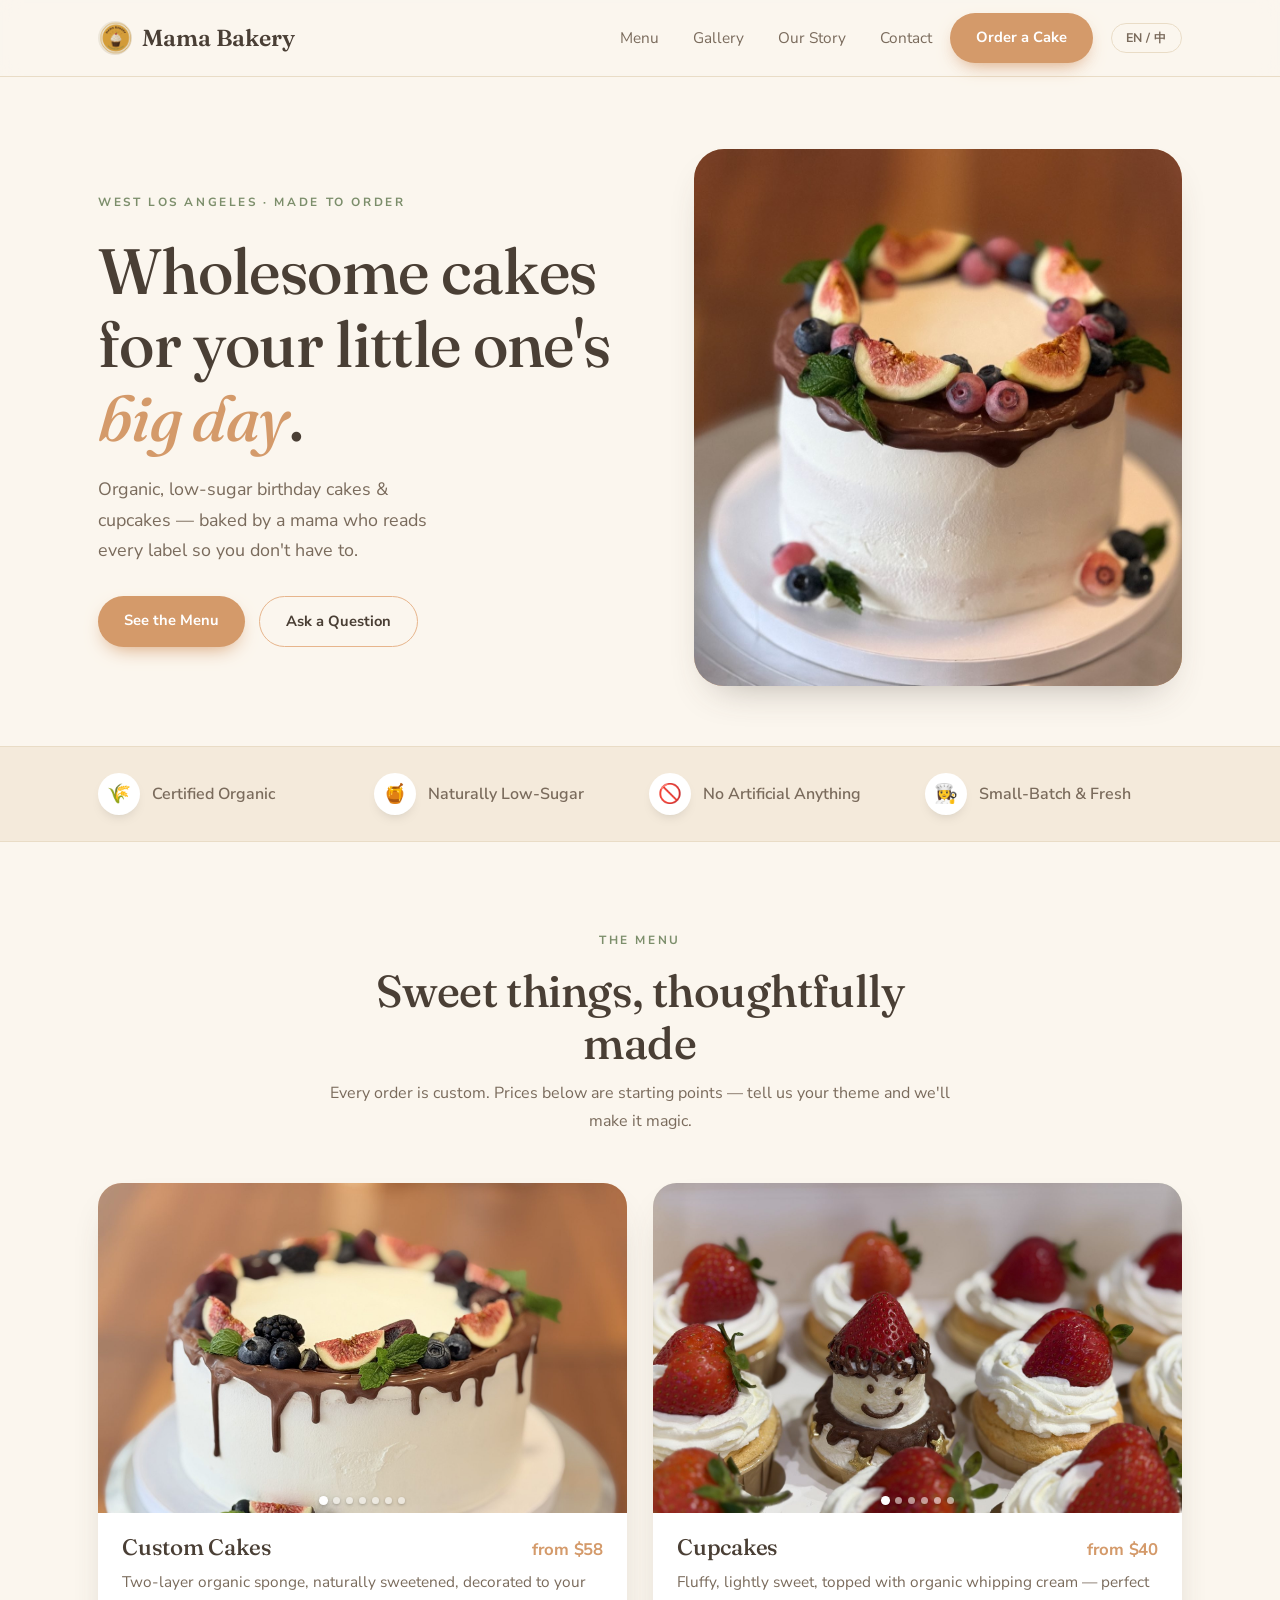
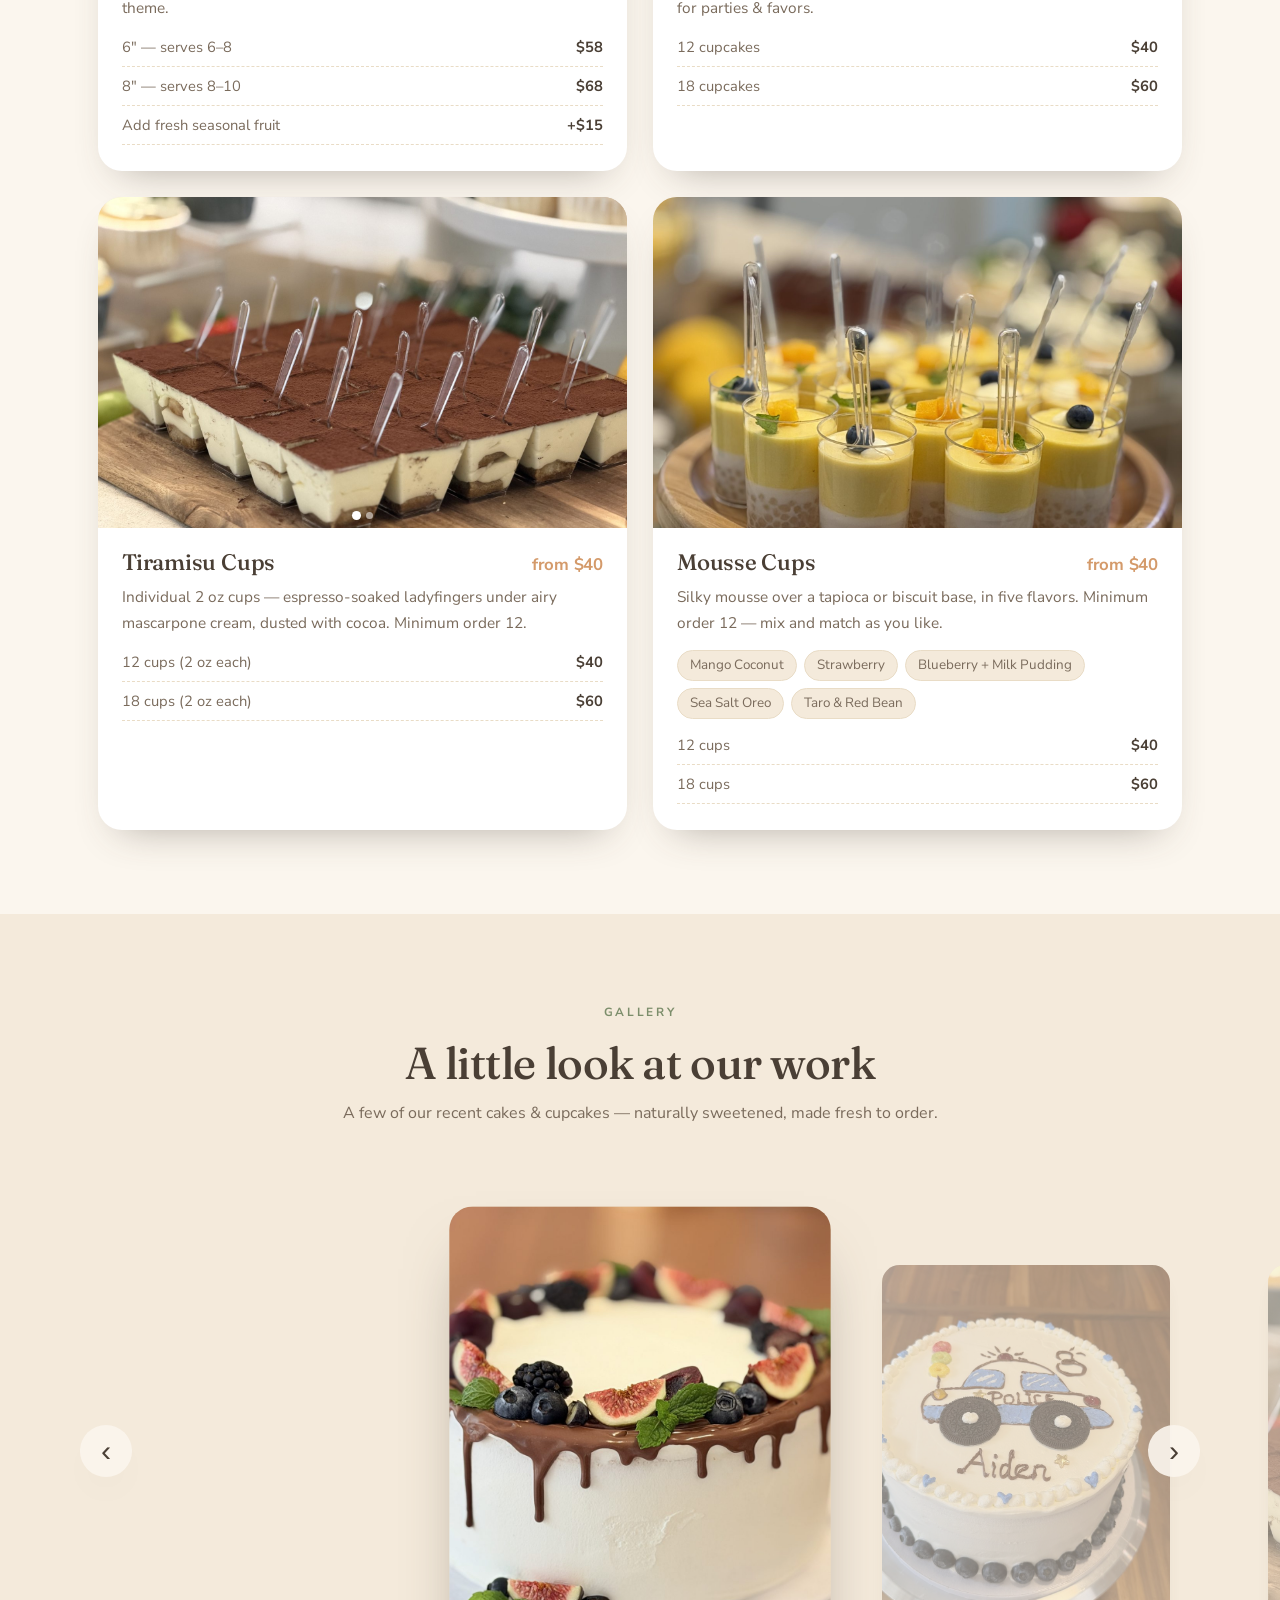
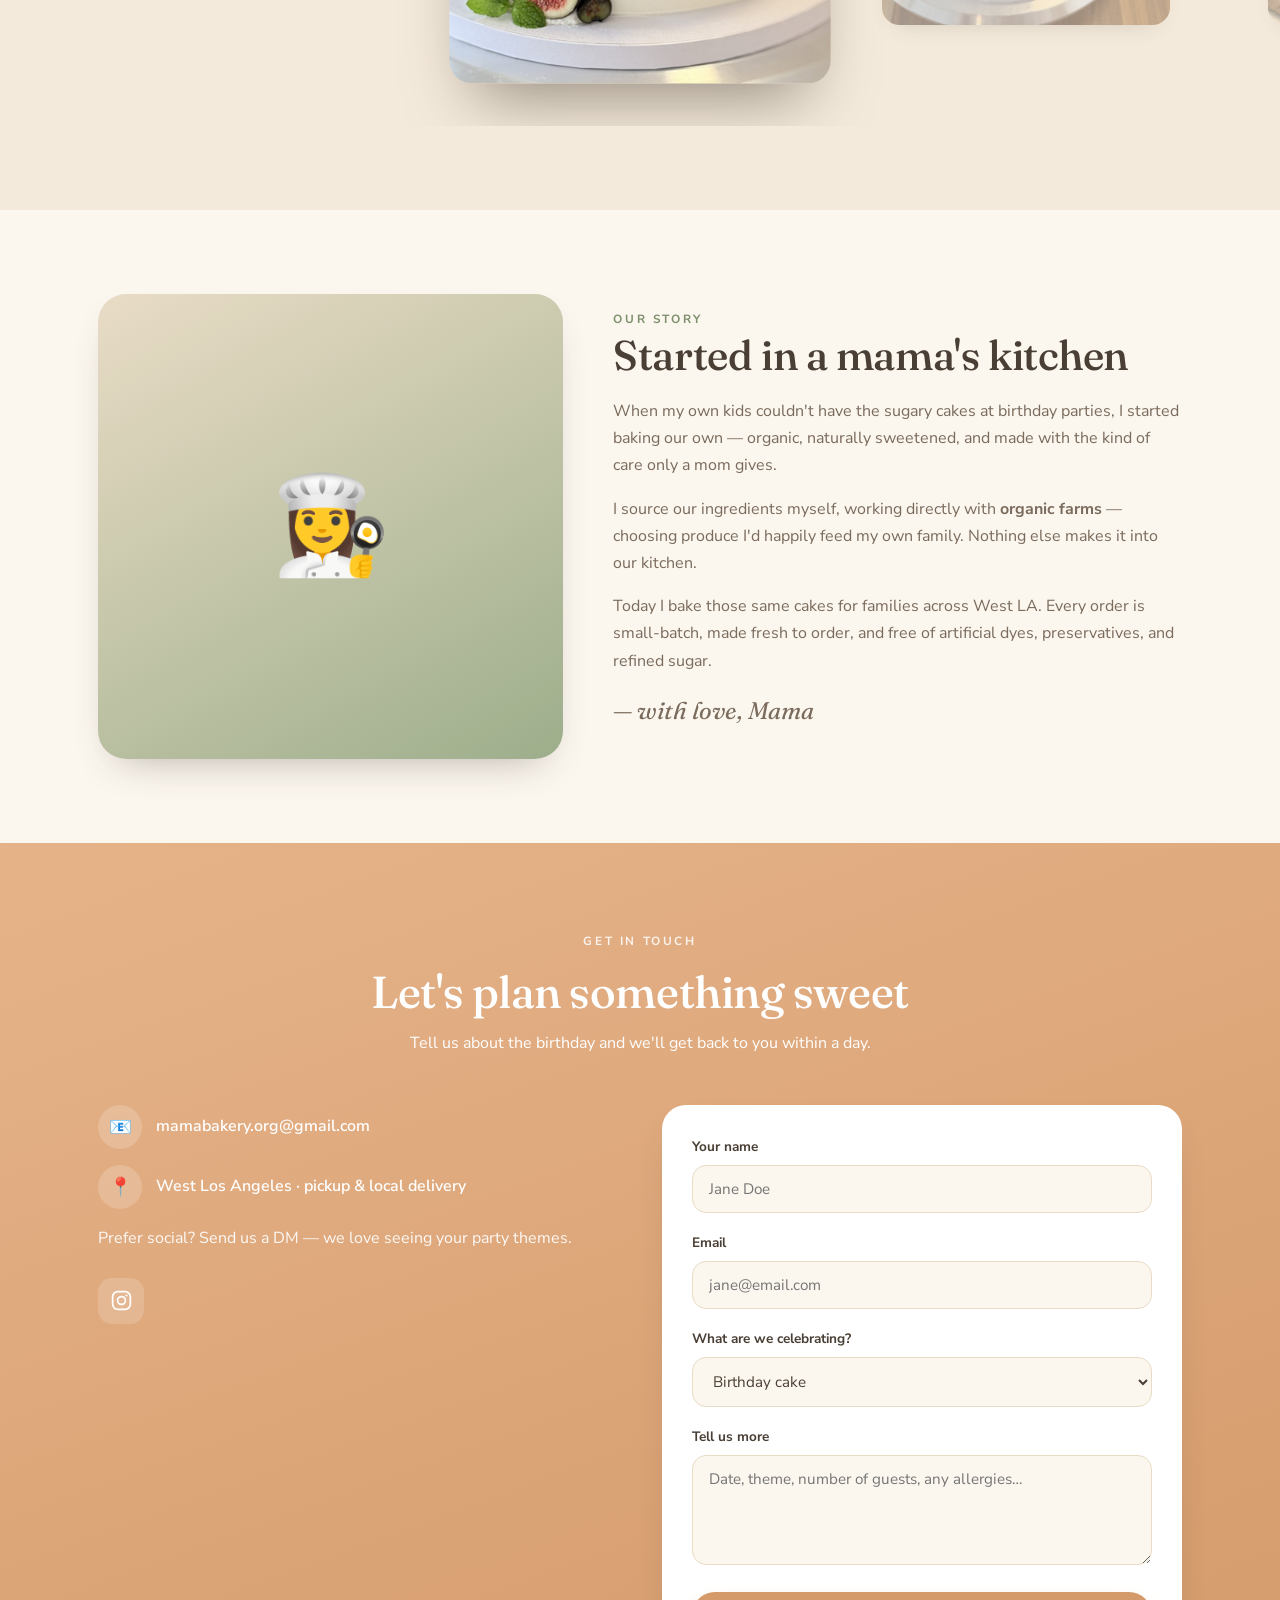
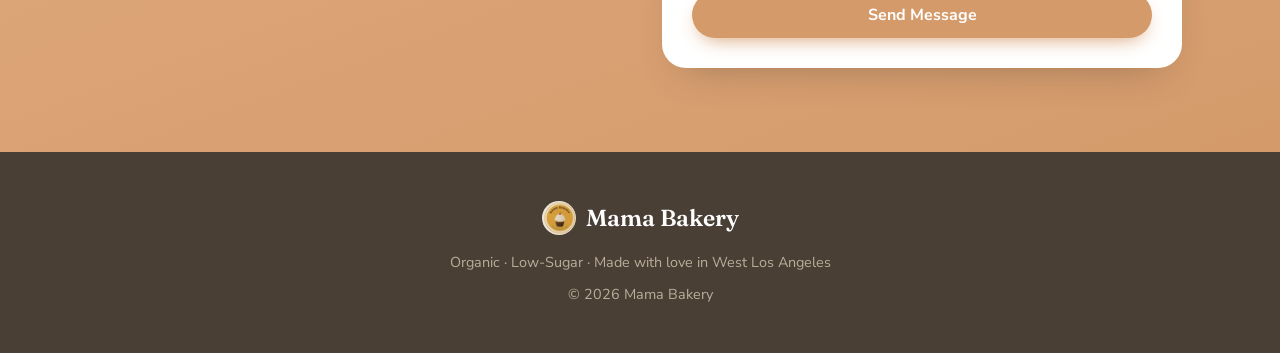
==== index.html @ 4510ebee "Point the social link at the real Instagram account Replaces the four emoji placeholders with a sing" ====
<!DOCTYPE html>
<html lang="en" id="html-root">
<head>
<meta charset="UTF-8" />
<meta name="viewport" content="width=device-width, initial-scale=1.0" />
<meta name="description" content="Mama Bakery — organic, low-sugar birthday cakes & cupcakes for kids in West Los Angeles. Made fresh, naturally sweetened, no artificial anything." />
<title>Mama Bakery · Organic Birthday Cakes for Kids · West LA</title>
<link rel="icon" href="images/favicon.svg" type="image/svg+xml" />
<link rel="apple-touch-icon" href="images/apple-touch-icon.png" />
<link rel="preconnect" href="https://fonts.googleapis.com" />
<link rel="preconnect" href="https://fonts.gstatic.com" crossorigin />
<link href="https://fonts.googleapis.com/css2?family=Fraunces:ital,opsz,wght@0,9..144,400;0,9..144,500;0,9..144,600;1,9..144,400&family=Nunito+Sans:wght@300;400;600;700&display=swap" rel="stylesheet" />
<link rel="stylesheet" href="css/styles.css" />
</head>
<body>
<header>
  <nav class="wrap">
    <a class="brand" href="#top"><img class="leaf" src="images/logo-badge.png" alt="" aria-hidden="true" /> Mama Bakery</a>
    <button class="nav-toggle" aria-label="Open menu" aria-expanded="false">☰</button>
    <div class="navlinks" id="navlinks">
      <a href="#menu" data-i18n="nav.menu">Menu</a><a href="#gallery" data-i18n="nav.gallery">Gallery</a><a href="#about" data-i18n="nav.about">Our Story</a><a href="#contact" data-i18n="nav.contact">Contact</a>
    </div>
    <a class="btn nav-cta" href="#contact" data-i18n="nav.cta">Order a Cake</a>
    <button class="lang-toggle" id="lang-toggle" aria-label="Switch language">EN / 中</button>
  </nav>
</header>

<main id="top">
  <!-- HERO -->
  <section class="hero wrap">
    <div class="hero-grid">
      <div>
        <span class="tag" data-i18n="hero.tag">West Los Angeles · Made to Order</span>
        <h1 data-i18n="hero.title" data-i18n-html="true">Wholesome cakes for your little one's <em>big day</em>.</h1>
        <p class="lead" data-i18n="hero.lead">Organic, low-sugar birthday cakes &amp; cupcakes — baked by a mama who reads every label so you don't have to.</p>
        <div class="hero-cta">
          <a class="btn" href="#menu" data-i18n="hero.menu">See the Menu</a>
          <a class="btn ghost" href="#contact" data-i18n="hero.ask">Ask a Question</a>
        </div>
      </div>
      <div class="hero-img">
        <img src="images/hero-fig-cake.jpg" alt="Fig and berry cake with a chocolate ganache rim, fresh figs, blueberries and mint" />
      </div>
    </div>
  </section>

  <!-- VALUES -->
  <div class="values">
    <div class="wrap">
      <div class="value"><span class="ic">🌾</span> <span data-i18n="val.organic">Certified Organic</span></div>
      <div class="value"><span class="ic">🍯</span> <span data-i18n="val.sugar">Naturally Low-Sugar</span></div>
      <div class="value"><span class="ic">🚫</span> <span data-i18n="val.noart">No Artificial Anything</span></div>
      <div class="value"><span class="ic">👩‍🍳</span> <span data-i18n="val.fresh">Small-Batch &amp; Fresh</span></div>
    </div>
  </div>

  <!-- MENU -->
  <section class="pad" id="menu">
    <div class="wrap">
      <div class="sec-head">
        <span class="tag" data-i18n="menu.tag">The Menu</span>
        <h2 data-i18n="menu.title">Sweet things, thoughtfully made</h2>
        <p data-i18n="menu.desc">Every order is custom. Prices below are starting points — tell us your theme and we'll make it magic.</p>
      </div>
      <div class="menu-grid">
        <div class="m-card">
          <div class="m-thumb m1">
            <div class="m-slider" data-slider>
              <div class="m-track">
                <img src="images/fig_berry_ganache_cake.jpg" alt="White buttercream cake with a chocolate ganache drip, topped with figs, blackberries, blueberries and mint" loading="lazy" />
                <img src="images/police_car_cake.jpg" alt="Kids' birthday cake hand-piped with a blue police car, Oreo wheels and a blueberry border" loading="lazy" />
                <img src="images/fig_cherry_cake.jpg" alt="Custom cake with fresh figs, a cherry and whipped cream rosettes" loading="lazy" />
                <img src="images/birthday_cake.jpg" alt="Organic cake topped with fresh berries and mint" loading="lazy" />
                <img src="images/93287.jpg" alt="Cake with strawberries on top and blueberries around the base" loading="lazy" />
                <img src="images/gender_reveal.jpg" alt="Gender-reveal cake with fresh berries and 'Boy or Girl' lettering" loading="lazy" />
                <img src="images/fig_cake_closeup.jpg" alt="Cake with a chocolate ganache rim, fresh figs, blueberries and mint" loading="lazy" />
              </div>
              <button class="m-arrow m-prev" type="button" aria-label="Previous photo">&#8249;</button>
              <button class="m-arrow m-next" type="button" aria-label="Next photo">&#8250;</button>
              <div class="m-dots" aria-hidden="true"></div>
            </div>
          </div>
          <div class="m-body">
            <h3 data-i18n="menu.cake.name" data-i18n-html="true">Custom Cakes <span class="price">from $58</span></h3>
            <p data-i18n="menu.cake.desc">Two-layer organic sponge, naturally sweetened, decorated to your theme.</p>
            <div class="m-list">
              <div class="row"><span data-i18n="menu.cake.s6">6" — serves 6–8</span><b>$58</b></div>
              <div class="row"><span data-i18n="menu.cake.s8">8" — serves 8–10</span><b>$68</b></div>
              <div class="row"><span data-i18n="menu.cake.fruit">Add fresh seasonal fruit</span><b>+$15</b></div>
            </div>
          </div>
        </div>
        <div class="m-card">
          <div class="m-thumb m2">
            <div class="m-slider" data-slider>
              <div class="m-track">
                <img src="images/strawberry_cupcakes.jpg" alt="Whipped cream cupcakes topped with whole strawberries, with a marshmallow snowman in the middle" loading="lazy" />
                <img src="images/IMG_3258.JPG" alt="Fruit-topped cupcakes with strawberry, mango, blueberry and blackberry" loading="lazy" />
                <img src="images/cups_mix.jpg" alt="Cupcakes with mixed fruit toppings — strawberry, grape, mango and blueberry" loading="lazy" />
                <img src="images/IMG_3252.JPG" alt="Mango and blueberry fruit cupcakes" loading="lazy" />
                <img src="images/mango_blueberry_fig_tarts.jpg" alt="Assorted mini tarts topped with mango, blueberry, fig and chocolate drizzle" loading="lazy" />
                <img src="images/cherry_chocolate_tarts.jpg" alt="Mini tarts topped with whole cherries and chocolate drizzle" loading="lazy" />
              </div>
              <button class="m-arrow m-prev" type="button" aria-label="Previous photo">&#8249;</button>
              <button class="m-arrow m-next" type="button" aria-label="Next photo">&#8250;</button>
              <div class="m-dots" aria-hidden="true"></div>
            </div>
          </div>
          <div class="m-body">
            <h3 data-i18n="menu.cup.name" data-i18n-html="true">Cupcakes <span class="price">from $40</span></h3>
            <p data-i18n="menu.cup.desc">Fluffy, lightly sweet, topped with organic whipping cream — perfect for parties &amp; favors.</p>
            <div class="m-list">
              <div class="row"><span data-i18n="menu.cup.s12">12 cupcakes</span><b>$40</b></div>
              <div class="row"><span data-i18n="menu.cup.s18">18 cupcakes</span><b>$60</b></div>
            </div>
          </div>
        </div>
        <div class="m-card">
          <div class="m-thumb m5">
            <div class="m-slider" data-slider>
              <div class="m-track">
                <img src="images/tiramisu_cups.jpg" alt="Tray of individual tiramisu cups dusted with cocoa, each with a small serving fork" loading="lazy" />
                <img src="images/tiramisu_cake.jpg" alt="Whole tiramisu cake dusted with cocoa and ringed with raspberries, blueberries and mint" loading="lazy" />
              </div>
              <button class="m-arrow m-prev" type="button" aria-label="Previous photo">&#8249;</button>
              <button class="m-arrow m-next" type="button" aria-label="Next photo">&#8250;</button>
              <div class="m-dots" aria-hidden="true"></div>
            </div>
          </div>
          <div class="m-body">
            <h3 data-i18n="menu.tira.name" data-i18n-html="true">Tiramisu Cups <span class="price">from $40</span></h3>
            <p data-i18n="menu.tira.desc">Individual 2 oz cups — espresso-soaked ladyfingers under airy mascarpone cream, dusted with cocoa. Minimum order 12.</p>
            <div class="m-list">
              <div class="row"><span data-i18n="menu.tira.s12">12 cups (2 oz each)</span><b>$40</b></div>
              <div class="row"><span data-i18n="menu.tira.s18">18 cups (2 oz each)</span><b>$60</b></div>
            </div>
          </div>
        </div>
        <div class="m-card">
          <div class="m-thumb m6">
            <img src="images/mango_mousse.jpg" alt="Mango coconut mousse cups layered over a tapioca base, topped with mango, blueberry and mint" loading="lazy" />
          </div>
          <div class="m-body">
            <h3 data-i18n="menu.mou.name" data-i18n-html="true">Mousse Cups <span class="price">from $40</span></h3>
            <p data-i18n="menu.mou.desc">Silky mousse over a tapioca or biscuit base, in five flavors. Minimum order 12 — mix and match as you like.</p>
            <ul class="m-flavors">
              <li data-i18n="menu.mou.f1">Mango Coconut</li>
              <li data-i18n="menu.mou.f2">Strawberry</li>
              <li data-i18n="menu.mou.f3">Blueberry + Milk Pudding</li>
              <li data-i18n="menu.mou.f4">Sea Salt Oreo</li>
              <li data-i18n="menu.mou.f5">Taro &amp; Red Bean</li>
            </ul>
            <div class="m-list">
              <div class="row"><span data-i18n="menu.mou.s12">12 cups</span><b>$40</b></div>
              <div class="row"><span data-i18n="menu.mou.s18">18 cups</span><b>$60</b></div>
            </div>
          </div>
        </div>
      </div>
    </div>
  </section>

  <!-- GALLERY -->
  <section class="pad gal" id="gallery">
    <div class="wrap">
      <div class="sec-head">
        <span class="tag" data-i18n="gal.tag">Gallery</span>
        <h2 data-i18n="gal.title">A little look at our work</h2>
        <p data-i18n="gal.desc">A few of our recent cakes &amp; cupcakes — naturally sweetened, made fresh to order.</p>
      </div>
    </div>

    <div class="gal-carousel">
      <button class="car-nav car-prev" type="button" aria-label="Previous">&#8249;</button>
      <div class="car-track" id="carTrack" tabindex="0" role="listbox" aria-label="Cake photos">
        <button class="car-slide" type="button" role="option"><img src="images/fig_berry_ganache_cake.jpg" alt="White buttercream cake with a chocolate ganache drip, topped with figs, blackberries, blueberries and mint" loading="lazy" /></button>
        <button class="car-slide" type="button" role="option"><img src="images/police_car_cake.jpg" alt="Kids' birthday cake hand-piped with a blue police car, Oreo wheels and a blueberry border" loading="lazy" /></button>
        <button class="car-slide" type="button" role="option"><img src="images/tiramisu_cups.jpg" alt="Tray of individual tiramisu cups dusted with cocoa, each with a small serving fork" loading="lazy" /></button>
        <button class="car-slide" type="button" role="option"><img src="images/mango_mousse.jpg" alt="Mango coconut mousse cups layered over a tapioca base, topped with mango, blueberry and mint" loading="lazy" /></button>
        <button class="car-slide" type="button" role="option"><img src="images/strawberry_cupcakes.jpg" alt="Whipped cream cupcakes topped with whole strawberries, with a marshmallow snowman in the middle" loading="lazy" /></button>
        <button class="car-slide" type="button" role="option"><img src="images/tiramisu_cake.jpg" alt="Whole tiramisu cake dusted with cocoa and ringed with raspberries, blueberries and mint" loading="lazy" /></button>
        <button class="car-slide" type="button" role="option"><img src="images/blackberry_cake.jpg" alt="White whipped cream cake piled with fresh blackberries, served with fig and raspberry" loading="lazy" /></button>
        <button class="car-slide" type="button" role="option"><img src="images/grape_birthday_cake.jpg" alt="Birthday cake ringed with green grapes and hand-written chocolate lettering" loading="lazy" /></button>
        <button class="car-slide" type="button" role="option"><img src="images/fig_cherry_cake_side.jpg" alt="Fig and cherry cake styled on a wooden table with flowers in the background" loading="lazy" /></button>
        <button class="car-slide" type="button" role="option"><img src="images/fig_cake_styled.jpg" alt="Fig and berry cake styled on a wooden cake stand with fresh figs and blueberries" loading="lazy" /></button>
        <button class="car-slide" type="button" role="option"><img src="images/fig_cake_top.jpg" alt="Overhead view of a cake with chocolate ganache, figs, blueberries and mint" loading="lazy" /></button>
        <button class="car-slide" type="button" role="option"><img src="images/1671.jpg" alt="First-birthday cake with fresh berries and a custom topper" loading="lazy" /></button>
        <button class="car-slide" type="button" role="option"><img src="images/IMG_4822.JPG" alt="Berry-topped cake with strawberry and mint" loading="lazy" /></button>
        <button class="car-slide" type="button" role="option"><img src="images/gender_reveal.jpg" alt="Gender-reveal cake with fresh berries and 'Boy or Girl' lettering" loading="lazy" /></button>
        <button class="car-slide" type="button" role="option"><img src="images/IMG_3252.JPG" alt="Box of mango and blueberry fruit cupcakes" loading="lazy" /></button>
        <button class="car-slide" type="button" role="option"><img src="images/IMG_4829.JPG" alt="Single cupcake topped with berries and mint" loading="lazy" /></button>
        <button class="car-slide" type="button" role="option"><img src="images/93287.jpg" alt="Birthday cake with strawberries on top and blueberries around the base" loading="lazy" /></button>
        <button class="car-slide" type="button" role="option"><img src="images/cups_mix.jpg" alt="Cupcakes with mixed fruit toppings — strawberry, grape, mango and blueberry" loading="lazy" /></button>
        <button class="car-slide" type="button" role="option"><img src="images/cups_plum.jpg" alt="Cupcakes topped with plums and fresh mint" loading="lazy" /></button>
        <button class="car-slide" type="button" role="option"><img src="images/mango_blueberry_fig_tarts.jpg" alt="Assorted mini tarts topped with mango, blueberry, fig and chocolate drizzle" loading="lazy" /></button>
        <button class="car-slide" type="button" role="option"><img src="images/cherry_chocolate_tarts.jpg" alt="Mini tarts topped with whole cherries and chocolate drizzle" loading="lazy" /></button>
      </div>
      <button class="car-nav car-next" type="button" aria-label="Next">&#8250;</button>
    </div>

    <!-- Lightbox -->
    <div class="lightbox" id="lightbox" hidden aria-hidden="true">
      <div class="lb-backdrop" data-lb-close></div>
      <button class="lb-btn lb-close" type="button" aria-label="Close" data-lb-close>&times;</button>
      <button class="lb-btn lb-prev" type="button" aria-label="Previous" data-lb-prev>&#8249;</button>
      <figure class="lb-figure" role="dialog" aria-modal="true" aria-label="Photo viewer">
        <img class="lb-img" id="lbImg" src="" alt="" />
        <figcaption class="lb-cap" id="lbCap"></figcaption>
      </figure>
      <button class="lb-btn lb-next" type="button" aria-label="Next" data-lb-next>&#8250;</button>
    </div>
  </section>

  <!-- ABOUT -->
  <section class="pad" id="about">
    <div class="wrap">
      <div class="about-grid">
        <!-- IMAGE SLOT: replace .about-img contents with <img src="images/about.jpg" alt="..."> -->
        <div class="about-img">👩‍🍳</div>
        <div>
          <span class="tag" data-i18n="about.tag">Our Story</span>
          <h2 data-i18n="about.title">Started in a mama's kitchen</h2>
          <p data-i18n="about.p1" data-i18n-html="true">When my own kids couldn't have the sugary cakes at birthday parties, I started baking our own — organic, naturally sweetened, and made with the kind of care only a mom gives.</p>
          <p data-i18n="about.p2" data-i18n-html="true">I source our ingredients myself, working directly with <strong>organic farms</strong> — choosing produce I'd happily feed my own family. Nothing else makes it into our kitchen.</p>
          <p data-i18n="about.p3">Today I bake those same cakes for families across West LA. Every order is small-batch, made fresh to order, and free of artificial dyes, preservatives, and refined sugar.</p>
          <p class="sig" data-i18n="about.sig">— with love, Mama</p>
        </div>
      </div>
    </div>
  </section>

  <!-- CONTACT -->
  <section class="pad contact" id="contact">
    <div class="wrap">
      <div class="sec-head">
        <span class="tag" data-i18n="contact.tag">Get in Touch</span>
        <h2 data-i18n="contact.title">Let's plan something sweet</h2>
        <p data-i18n="contact.desc">Tell us about the birthday and we'll get back to you within a day.</p>
      </div>
      <div class="c-grid">
        <div class="c-info">
          <div class="line"><span class="ic">📧</span> <a href="mailto:mamabakery.org@gmail.com">mamabakery.org@gmail.com</a></div>
          <div class="line"><span class="ic">📍</span> <span data-i18n="contact.location">West Los Angeles · pickup &amp; local delivery</span></div>
          <p data-i18n="contact.social">Prefer social? Send us a DM — we love seeing your party themes.</p>
          <div class="socials">
            <a href="https://www.instagram.com/mamabakery.la" title="Instagram — @mamabakery.la" aria-label="Mama Bakery on Instagram" target="_blank" rel="noopener">
              <svg viewBox="0 0 24 24" fill="none" stroke="currentColor" stroke-width="1.8" stroke-linecap="round" stroke-linejoin="round" aria-hidden="true" focusable="false">
                <rect x="2.75" y="2.75" width="18.5" height="18.5" rx="5.5" />
                <circle cx="12" cy="12" r="4.1" />
                <circle cx="17.2" cy="6.8" r="1.15" fill="currentColor" stroke="none" />
              </svg>
            </a>
          </div>
        </div>
        <form id="contact-form" method="POST" action="https://formspree.io/f/xlgqdvlr">
          <input type="hidden" name="_subject" value="New cake inquiry — Mama Bakery" />
          <p hidden aria-hidden="true"><label>Don't fill this out if you're human: <input name="_gotcha" tabindex="-1" autocomplete="off" /></label></p>
          <label for="cf-name" data-i18n="form.name">Your name</label>
          <input id="cf-name" name="name" type="text" data-i18n-ph="form.name.ph" placeholder="Jane Doe" required />
          <label for="cf-email" data-i18n="form.email">Email</label>
          <input id="cf-email" name="email" type="email" data-i18n-ph="form.email.ph" placeholder="jane@email.com" required />
          <label for="cf-type" data-i18n="form.type">What are we celebrating?</label>
          <select id="cf-type" name="type"><option data-i18n="form.opt.cake">Birthday cake</option><option data-i18n="form.opt.cup">Cupcakes</option><option data-i18n="form.opt.tira">Tiramisu cups</option><option data-i18n="form.opt.mousse">Mousse cups</option><option data-i18n="form.opt.other">Something else</option></select>
          <label for="cf-msg" data-i18n="form.msg">Tell us more</label>
          <textarea id="cf-msg" name="message" data-i18n-ph="form.msg.ph" placeholder="Date, theme, number of guests, any allergies…"></textarea>
          <button class="btn" type="submit" data-i18n="form.submit">Send Message</button>
          <p id="form-status" class="form-status" role="status" aria-live="polite" hidden></p>
        </form>
      </div>
    </div>
  </section>
</main>

<footer>
  <div class="wrap">
    <a class="brand" href="#top"><img class="leaf" src="images/logo-badge.png" alt="" aria-hidden="true" /> Mama Bakery</a>
    <p data-i18n="footer.tagline">Organic · Low-Sugar · Made with love in West Los Angeles</p>
    <p class="fineprint" data-i18n="footer.copy">© 2026 Mama Bakery</p>
  </div>
</footer>
<script src="js/main.js"></script>
</body>
</html>
---- css/styles.css ----
:root{
  --cream:#FBF6EE; --cream-2:#F4EADB; --apricot:#E7B58C; --apricot-deep:#D49A6A;
  --oat:#E9DCC6; --sage:#9DAE8B; --sage-deep:#7C8E6B; --ink:#4A3F35; --ink-soft:#7A6B5C;
  --shadow:0 18px 40px -22px rgba(74,63,53,.45);
}
*{margin:0;padding:0;box-sizing:border-box}
html{scroll-behavior:smooth}
body{font-family:'Nunito Sans',sans-serif;color:var(--ink);background:var(--cream);line-height:1.7;-webkit-font-smoothing:antialiased}
h1,h2,h3,.serif{font-family:'Fraunces',serif;font-weight:500;line-height:1.15;letter-spacing:-.01em}
.wrap{max-width:1140px;margin:0 auto;padding:0 28px}
a{color:inherit;text-decoration:none}
.tag{display:inline-block;font-size:.74rem;letter-spacing:.22em;text-transform:uppercase;color:var(--sage-deep);font-weight:700}
img{max-width:100%;display:block}

/* NAV */
header{position:sticky;top:0;z-index:50;background:rgba(251,246,238,.82);backdrop-filter:blur(10px);border-bottom:1px solid var(--oat)}
nav{display:flex;align-items:center;justify-content:space-between;height:76px;gap:18px}
.brand{font-family:'Fraunces',serif;font-size:1.45rem;font-weight:600;display:flex;align-items:center;gap:10px}
.brand .leaf{width:34px;height:34px;display:inline-block;flex-shrink:0;border-radius:50%;object-fit:cover}
.navlinks{display:flex;gap:34px;font-size:.96rem;margin-left:auto}
.navlinks a{position:relative;padding:4px 0;color:var(--ink-soft);transition:color .2s}
.navlinks a:hover{color:var(--ink)}
.btn{display:inline-block;background:var(--apricot-deep);color:#fff;padding:12px 26px;border-radius:999px;font-weight:700;font-size:.92rem;transition:transform .2s,box-shadow .2s;box-shadow:0 8px 20px -8px var(--apricot-deep)}
.btn:hover{transform:translateY(-2px);box-shadow:0 12px 26px -8px var(--apricot-deep)}
.btn.ghost{background:transparent;color:var(--ink);border:1.5px solid var(--apricot);box-shadow:none}
.lang-toggle{background:none;border:1.5px solid var(--oat);border-radius:999px;padding:5px 14px;font-size:.78rem;font-weight:700;color:var(--ink-soft);cursor:pointer;letter-spacing:.04em;transition:border-color .2s,color .2s;font-family:inherit;white-space:nowrap;flex-shrink:0}
.lang-toggle:hover{border-color:var(--apricot-deep);color:var(--ink)}
.nav-toggle{display:none;background:none;border:none;font-size:1.6rem;color:var(--ink);cursor:pointer;line-height:1}
@media(max-width:860px){
  .navlinks{display:none;position:absolute;top:76px;left:0;right:0;flex-direction:column;gap:0;background:var(--cream);border-bottom:1px solid var(--oat);margin-left:0;padding:8px 0}
  .navlinks.open{display:flex}
  .navlinks a{padding:14px 28px;border-top:1px solid var(--oat)}
  .nav-toggle{display:block;margin-left:auto}
  .nav-cta{display:none}
  .lang-toggle{order:1;padding:4px 10px;font-size:.72rem}
}

/* SHARED SECTION SCAFFOLD */
section.pad{padding:84px 0}
.sec-head{text-align:center;max-width:620px;margin:0 auto 48px}
.sec-head h2{font-size:clamp(2rem,3.6vw,2.8rem);margin:12px 0}
.sec-head p{color:var(--ink-soft)}

/* HERO */
.hero{padding-top:72px;padding-bottom:60px}
.hero-grid{display:grid;grid-template-columns:1.05fr .95fr;gap:56px;align-items:center}
.hero h1{font-size:clamp(2.6rem,5vw,4rem);margin:18px 0 20px}
.hero h1 em{font-style:italic;color:var(--apricot-deep)}
.hero p.lead{font-size:1.12rem;color:var(--ink-soft);max-width:30ch;margin-bottom:30px}
.hero-cta{display:flex;gap:14px;flex-wrap:wrap}
.hero-img{position:relative;aspect-ratio:4/4.4;border-radius:30px;overflow:hidden;box-shadow:var(--shadow);
  background:
    radial-gradient(circle at 30% 30%, #fff7ee 0 18%, transparent 19%),
    linear-gradient(150deg,var(--oat),var(--apricot) 60%,var(--apricot-deep))}
.hero-img img{width:100%;height:100%;object-fit:cover;object-position:center}
@media(max-width:860px){
  .hero-grid{grid-template-columns:1fr;gap:28px}
  .hero-img{order:-1;aspect-ratio:16/10;border-radius:20px}
  .hero{padding-top:44px;padding-bottom:36px}
  .hero p.lead{max-width:100%}
  section.pad{padding:64px 0}
  .sec-head{margin-bottom:36px}
}

/* VALUES */
.values{background:var(--cream-2);border-top:1px solid var(--oat);border-bottom:1px solid var(--oat)}
.values .wrap{display:flex;justify-content:space-between;flex-wrap:wrap;gap:18px;padding-top:26px;padding-bottom:26px}
.value{display:flex;align-items:center;gap:12px;font-weight:600;color:var(--ink-soft);flex:1 1 200px}
.value .ic{width:42px;height:42px;border-radius:50%;background:#fff;display:grid;place-items:center;font-size:1.2rem;box-shadow:0 6px 14px -8px rgba(0,0,0,.25)}

/* FOOTER */
footer{background:var(--ink);color:#E9DCC6;padding:46px 0;text-align:center}
footer .brand{justify-content:center;color:#fff;margin-bottom:12px}
footer p{color:rgba(233,220,198,.7);font-size:.9rem}
footer .fineprint{margin-top:8px}

/* MENU */
.menu-grid{display:grid;grid-template-columns:repeat(2,1fr);gap:26px}
.m-card{background:#fff;border-radius:24px;overflow:hidden;box-shadow:var(--shadow);display:flex;flex-direction:column;transition:transform .25s}
.m-card:hover{transform:translateY(-6px)}
.m-thumb{aspect-ratio:16/10;position:relative;overflow:hidden;display:grid;place-items:center;font-size:4rem}
.m-thumb img{position:absolute;inset:0;width:100%;height:100%;object-fit:cover;object-position:center top}
/* Menu image slider */
.m-slider{position:absolute;inset:0}
.m-track{display:flex;height:100%;overflow-x:auto;scroll-snap-type:x mandatory;scrollbar-width:none;-webkit-overflow-scrolling:touch}
.m-track::-webkit-scrollbar{display:none}
.m-track img{position:relative;inset:auto;flex:0 0 100%;width:100%;height:100%;object-fit:cover;object-position:center top;scroll-snap-align:center}
.m-arrow{position:absolute;top:50%;transform:translateY(-50%);z-index:3;width:34px;height:34px;border-radius:999px;border:0;background:rgba(255,255,255,.8);color:var(--ink);font-size:1.4rem;line-height:1;display:grid;place-items:center;cursor:pointer;opacity:0;transition:opacity .2s,background .2s;box-shadow:0 4px 12px -4px rgba(74,63,53,.5)}
.m-thumb:hover .m-arrow,.m-slider:focus-within .m-arrow{opacity:1}
.m-arrow:hover{background:#fff}
.m-prev{left:8px}
.m-next{right:8px}
@media(hover:none){.m-arrow{opacity:1}}
.m-dots{position:absolute;bottom:9px;left:0;right:0;z-index:3;display:flex;justify-content:center;gap:6px}
.m-dot{width:7px;height:7px;border-radius:999px;background:rgba(255,255,255,.55);border:0;padding:0;cursor:pointer;box-shadow:0 1px 3px rgba(0,0,0,.25);transition:background .2s,transform .2s}
.m-dot.active{background:#fff;transform:scale(1.3)}
.m1{background:linear-gradient(140deg,#F6DCC4,#E7B58C)}
.m2{background:linear-gradient(140deg,#EAE2CC,#C9D3B4)}
.m3{background:linear-gradient(140deg,#F3D9D2,#E9B6A8)}
.m4{background:linear-gradient(140deg,#E7DECB,#D9C39A)}
.m5{background:linear-gradient(140deg,#EFE0CB,#A9805E)}
.m5 img{object-position:center 62%}
.m6{background:linear-gradient(140deg,#F7E6C8,#E3B7C6)}
.m-body{padding:22px 24px 26px;flex:1;display:flex;flex-direction:column}
.m-body h3{font-size:1.4rem;display:flex;justify-content:space-between;align-items:baseline;gap:12px}
.price{font-family:'Nunito Sans',sans-serif;font-weight:700;color:var(--apricot-deep);font-size:1.05rem;white-space:nowrap}
.m-body p{color:var(--ink-soft);font-size:.96rem;margin-top:8px}
.m-flavors{list-style:none;margin-top:14px;display:flex;flex-wrap:wrap;gap:7px}
.m-flavors li{background:var(--cream-2);border:1px solid var(--oat);border-radius:999px;padding:3px 12px;font-size:.84rem;color:var(--ink-soft)}
.m-list{margin-top:14px;display:flex;flex-direction:column;gap:7px;font-size:.92rem}
.m-list .row{display:flex;justify-content:space-between;border-bottom:1px dashed var(--oat);padding-bottom:6px;color:var(--ink-soft)}
.m-list .row b{color:var(--ink)}
@media(max-width:760px){.menu-grid{grid-template-columns:1fr}}

/* GALLERY — coverflow carousel */
.gal{background:var(--cream-2);overflow:hidden}
.gal-carousel{position:relative;margin-top:6px}
.car-track{position:relative;display:flex;gap:26px;overflow-x:auto;overflow-y:hidden;scroll-snap-type:x mandatory;-webkit-overflow-scrolling:touch;scrollbar-width:none;padding:44px 0 56px;outline:none}
.car-track::-webkit-scrollbar{display:none}
.car-slide{flex:0 0 auto;width:clamp(208px,58vw,360px);aspect-ratio:4/5;scroll-snap-align:center;border:0;padding:0;margin:0;border-radius:22px;overflow:hidden;cursor:pointer;background:var(--oat);box-shadow:0 14px 30px -18px rgba(74,63,53,.5);transform:scale(.8);opacity:.45;transition:transform .5s cubic-bezier(.22,.61,.36,1),opacity .5s,box-shadow .5s;transform-origin:center;font-family:inherit}
.car-slide img{width:100%;height:100%;object-fit:cover;display:block}
.car-slide.is-active{transform:scale(1.06);opacity:1;z-index:2;box-shadow:0 34px 60px -24px rgba(74,63,53,.6)}
.car-slide.is-active{cursor:zoom-in}
.car-slide:focus-visible{outline:3px solid var(--apricot-deep);outline-offset:4px}
.car-nav{position:absolute;top:50%;transform:translateY(-50%);z-index:5;width:52px;height:52px;border-radius:999px;border:0;cursor:pointer;background:rgba(251,246,238,.9);color:var(--ink);box-shadow:var(--shadow);font-size:1.9rem;line-height:1;display:grid;place-items:center;transition:transform .2s,background .2s}
.car-nav:hover{background:#fff;transform:translateY(-50%) scale(1.06)}
.car-prev{left:max(16px,calc(50% - 560px))}
.car-next{right:max(16px,calc(50% - 560px))}
@media(max-width:600px){.car-nav{width:42px;height:42px;font-size:1.5rem}.car-prev{left:8px}.car-next{right:8px}}
@media(prefers-reduced-motion:reduce){.car-slide{transition:opacity .3s}}
/* Lightbox */
.lightbox{position:fixed;inset:0;z-index:100;display:flex;align-items:center;justify-content:center;padding:24px}
.lightbox[hidden]{display:none}
.lb-backdrop{position:absolute;inset:0;background:rgba(40,33,27,.82);backdrop-filter:blur(4px)}
.lb-figure{position:relative;z-index:1;max-width:min(880px,92vw);max-height:86vh;display:flex;flex-direction:column;align-items:center;gap:12px}
.lb-img{max-width:100%;max-height:76vh;border-radius:14px;box-shadow:0 24px 60px -20px rgba(0,0,0,.6);object-fit:contain}
.lb-cap{color:rgba(255,255,255,.9);font-size:.9rem;text-align:center;max-width:70ch}
.lb-btn{position:absolute;z-index:2;background:rgba(255,255,255,.14);border:0;color:#fff;cursor:pointer;line-height:1;border-radius:999px;transition:background .2s}
.lb-btn:hover{background:rgba(255,255,255,.28)}
.lb-close{top:20px;right:20px;width:46px;height:46px;font-size:2rem}
.lb-prev,.lb-next{top:50%;transform:translateY(-50%);width:52px;height:52px;font-size:2.2rem}
.lb-prev{left:20px}
.lb-next{right:20px}
@media(max-width:600px){.lb-prev,.lb-next{width:42px;height:42px;font-size:1.7rem}.lb-prev{left:8px}.lb-next{right:8px}}

/* ABOUT */
.about-grid{display:grid;grid-template-columns:.9fr 1.1fr;gap:50px;align-items:center}
.about-img{aspect-ratio:1;border-radius:28px;background:linear-gradient(150deg,var(--oat),var(--sage));display:grid;place-items:center;font-size:6rem;box-shadow:var(--shadow);overflow:hidden}
.about-img img{width:100%;height:100%;object-fit:cover}
.about-grid h2{font-size:clamp(1.9rem,3.4vw,2.6rem);margin-bottom:18px}
.about-grid p{color:var(--ink-soft);margin-bottom:16px}
.sig{font-family:'Fraunces',serif;font-style:italic;font-size:1.5rem;color:var(--apricot-deep)}
@media(max-width:760px){.about-grid{grid-template-columns:1fr}}

/* CONTACT */
.contact{background:linear-gradient(160deg,var(--apricot) -10%,var(--apricot-deep));color:#fff}
.contact .sec-head h2,.contact .sec-head p{color:#fff}
.contact .tag{color:rgba(255,255,255,.85)}
.c-grid{display:grid;grid-template-columns:1fr 1fr;gap:44px;align-items:start}
.c-info p{margin-bottom:18px;color:rgba(255,255,255,.92)}
.c-info .line{display:flex;align-items:center;gap:14px;margin-bottom:16px;font-weight:600}
.c-info .line a{color:#fff}
.c-info .line a:hover{text-decoration:underline}
.c-info .line .ic{width:44px;height:44px;border-radius:50%;background:rgba(255,255,255,.18);display:grid;place-items:center;font-size:1.15rem;flex-shrink:0}
.socials{display:flex;gap:14px;margin-top:26px}
.socials a{width:46px;height:46px;border-radius:14px;background:rgba(255,255,255,.16);display:grid;place-items:center;font-size:1.15rem;transition:background .2s,transform .2s}
.socials a:hover{background:rgba(255,255,255,.3);transform:translateY(-3px)}
.socials svg{width:23px;height:23px;display:block}
.contact form{background:#fff;border-radius:24px;padding:30px;box-shadow:var(--shadow)}
.contact form label{display:block;font-size:.85rem;font-weight:700;color:var(--ink);margin:0 0 7px}
.contact form input,.contact form textarea,.contact form select{width:100%;padding:13px 16px;border:1.5px solid var(--oat);border-radius:14px;font-family:inherit;font-size:.95rem;margin-bottom:18px;background:var(--cream);color:var(--ink)}
.contact form input:focus,.contact form textarea:focus,.contact form select:focus{outline:none;border-color:var(--apricot-deep)}
.contact form textarea{resize:vertical;min-height:110px}
.contact form .btn{width:100%;border:none;cursor:pointer;font-family:inherit;font-size:1rem}
.contact form .btn:disabled{opacity:.6;cursor:progress}
.form-status{margin:16px 0 0;padding:12px 16px;border-radius:12px;font-size:.92rem;font-weight:600}
.form-status.ok{background:rgba(157,174,139,.22);color:var(--sage-deep)}
.form-status.err{background:#F6E0DA;color:#B4553F}
@media(max-width:760px){.c-grid{grid-template-columns:1fr}}

/* ── Phone (≤540px) ───────────────────────────── */
@media(max-width:540px){
  .wrap{padding:0 32px}
  .hero{padding-top:28px;padding-bottom:24px}
  .hero-grid{gap:18px}
  .hero h1{font-size:1.9rem;margin:10px 0 12px}
  .hero p.lead{font-size:.97rem;margin-bottom:18px}
  .hero-img{aspect-ratio:4/3}
  .hero-cta{gap:10px}
  .hero-cta .btn{padding:13px 26px;font-size:.9rem}
  section.pad{padding:48px 0}
  .sec-head{margin-bottom:26px}
  .sec-head h2{margin:6px 0}
  .values .wrap{padding-top:16px;padding-bottom:16px;gap:10px}
  .value{flex:1 1 calc(50% - 5px);font-size:.85rem;gap:8px}
  .value .ic{width:34px;height:34px;font-size:.95rem;flex-shrink:0}
  .m-thumb{aspect-ratio:4/3}
  .m-body{padding:12px 16px 20px}
  .m-body h3{flex-direction:column;align-items:flex-start;gap:2px;font-size:1.15rem}
  .about-img{aspect-ratio:16/9;font-size:4rem}
  .contact form{padding:20px 20px;border-radius:18px}
  .contact form input,.contact form textarea,.contact form select{padding:11px 13px;border-radius:11px;margin-bottom:14px}
  footer{padding:34px 0}
}
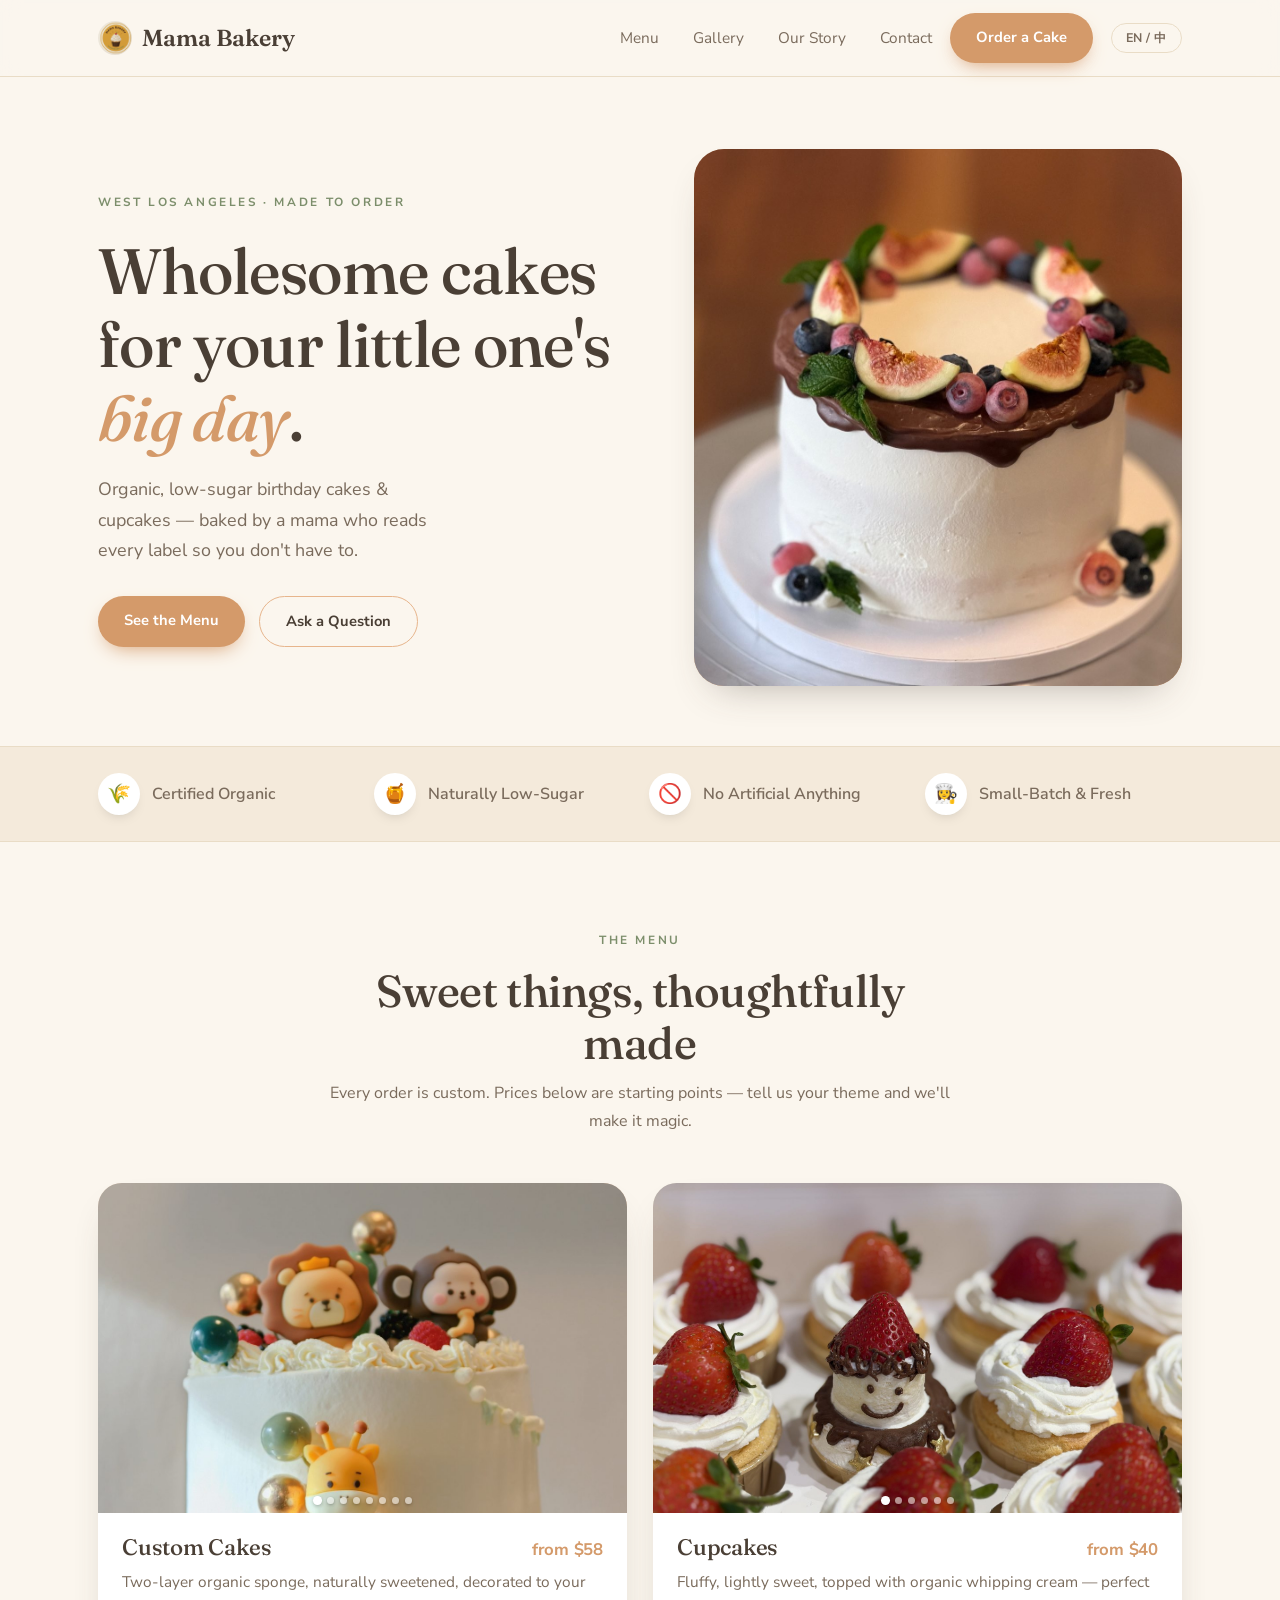
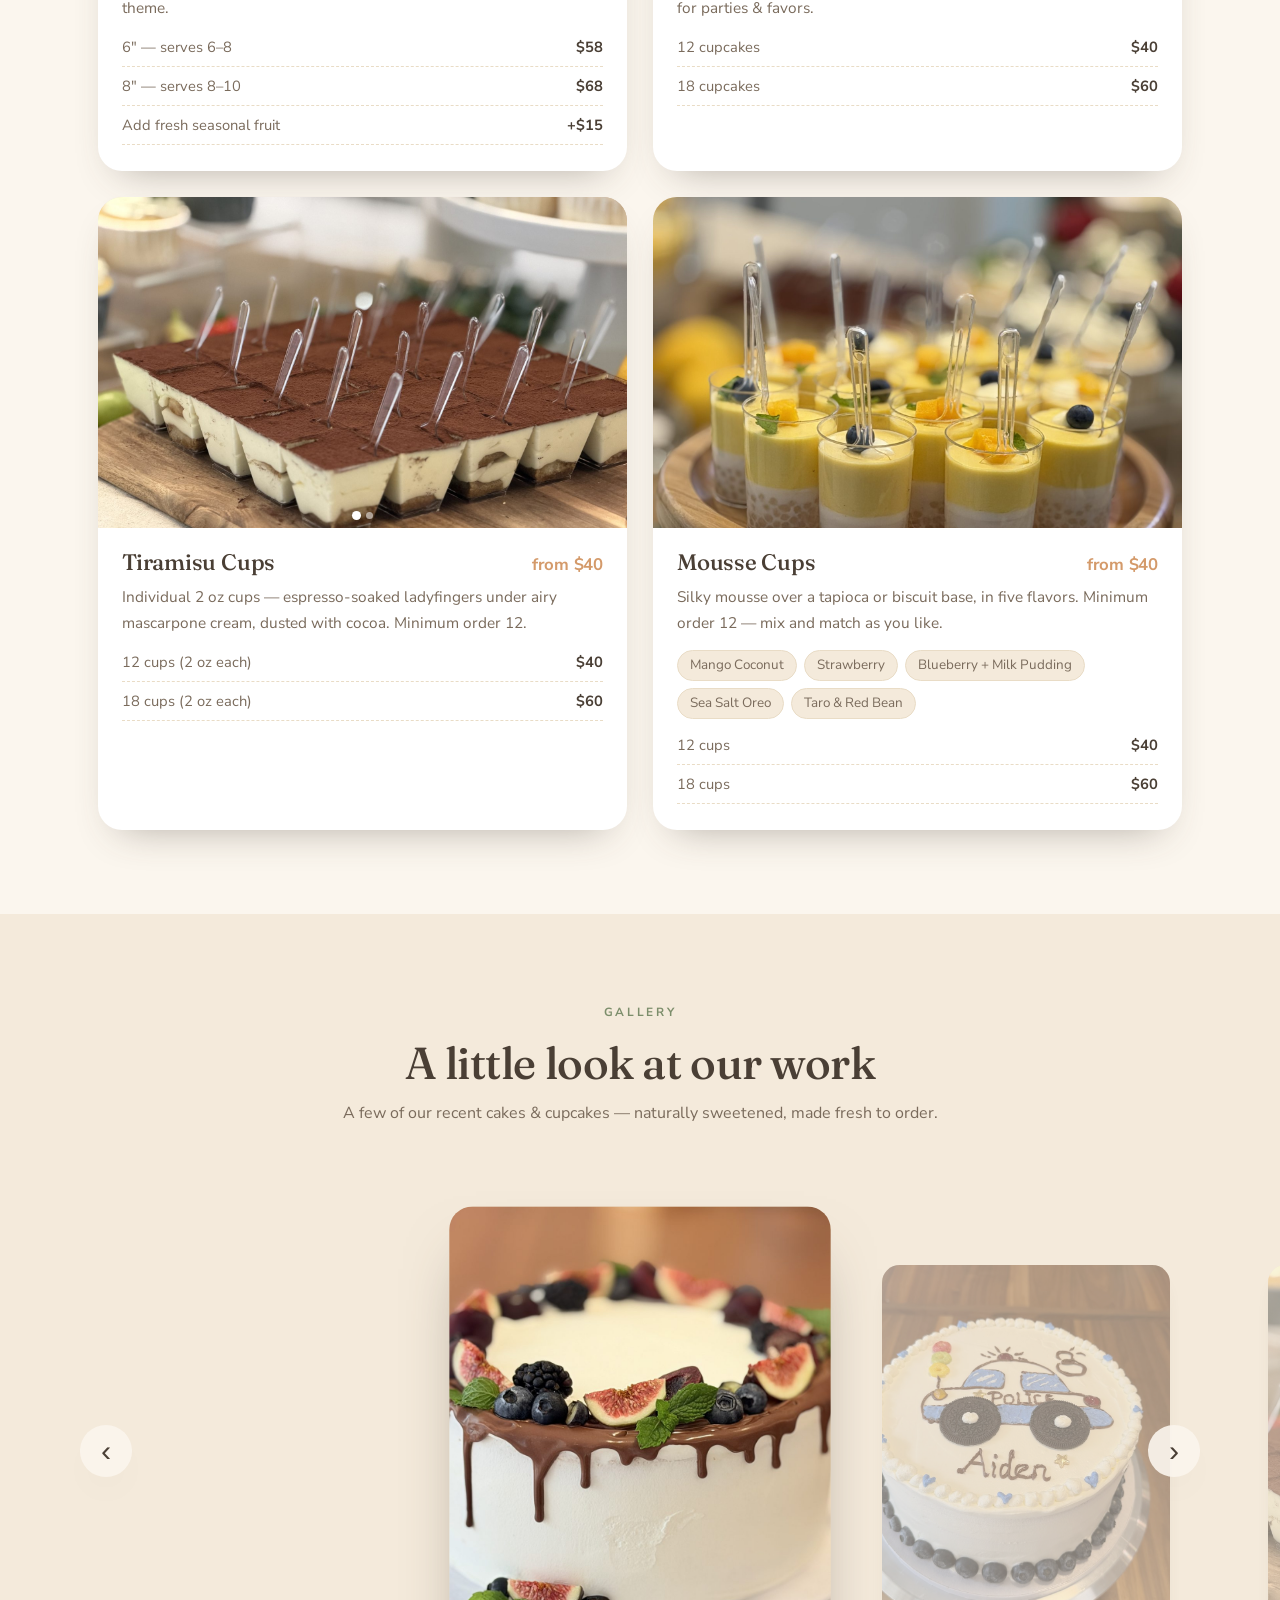
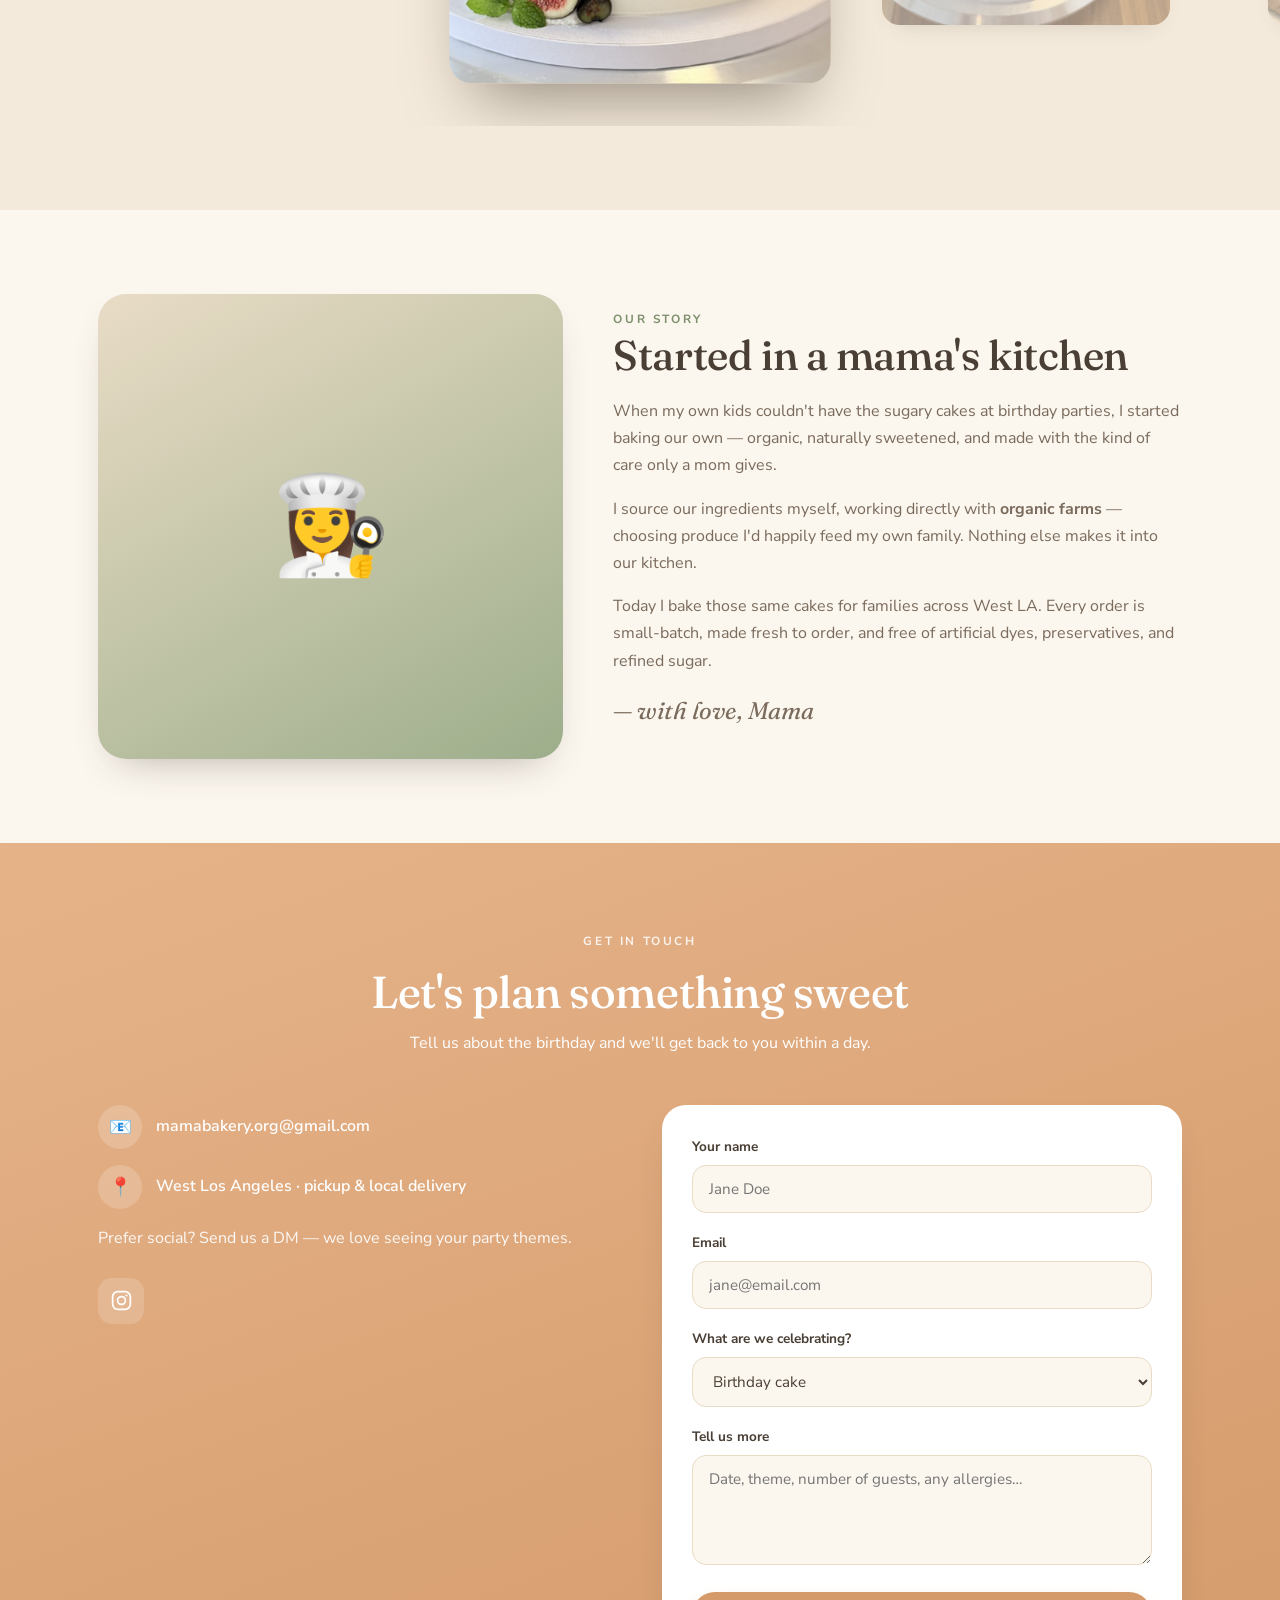
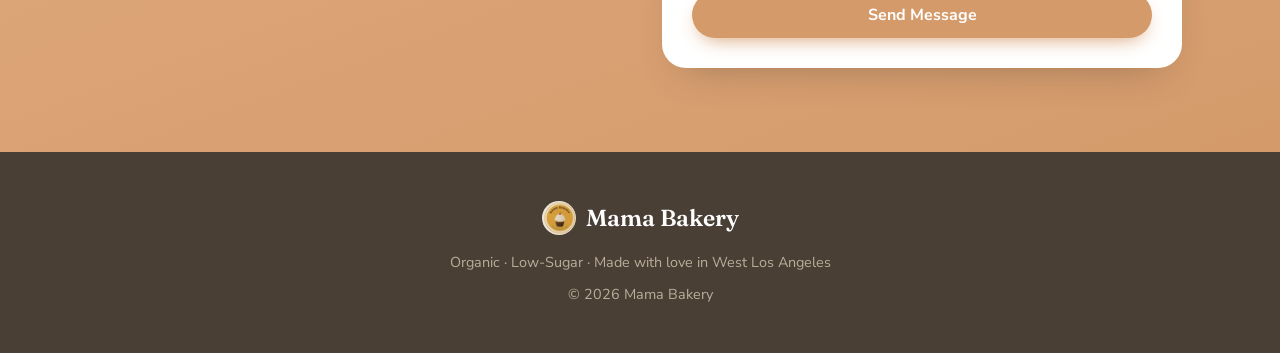
==== commit fa2a1d87: "Add safari animals cake as first photo in Custom Cakes slider Co-Authored-By: Claude Opus 5.5 <norep" ====
--- a/index.html
+++ b/index.html
@@ -67,6 +67,7 @@
           <div class="m-thumb m1">
             <div class="m-slider" data-slider>
               <div class="m-track">
+                <img src="images/safari_animals_cake.jpg" alt="White whipped cream cake with a giraffe, lion and monkey toppers, gold and green balloons, and fresh raspberries and blackberries" loading="lazy" />
                 <img src="images/fig_berry_ganache_cake.jpg" alt="White buttercream cake with a chocolate ganache drip, topped with figs, blackberries, blueberries and mint" loading="lazy" />
                 <img src="images/police_car_cake.jpg" alt="Kids' birthday cake hand-piped with a blue police car, Oreo wheels and a blueberry border" loading="lazy" />
                 <img src="images/fig_cherry_cake.jpg" alt="Custom cake with fresh figs, a cherry and whipped cream rosettes" loading="lazy" />
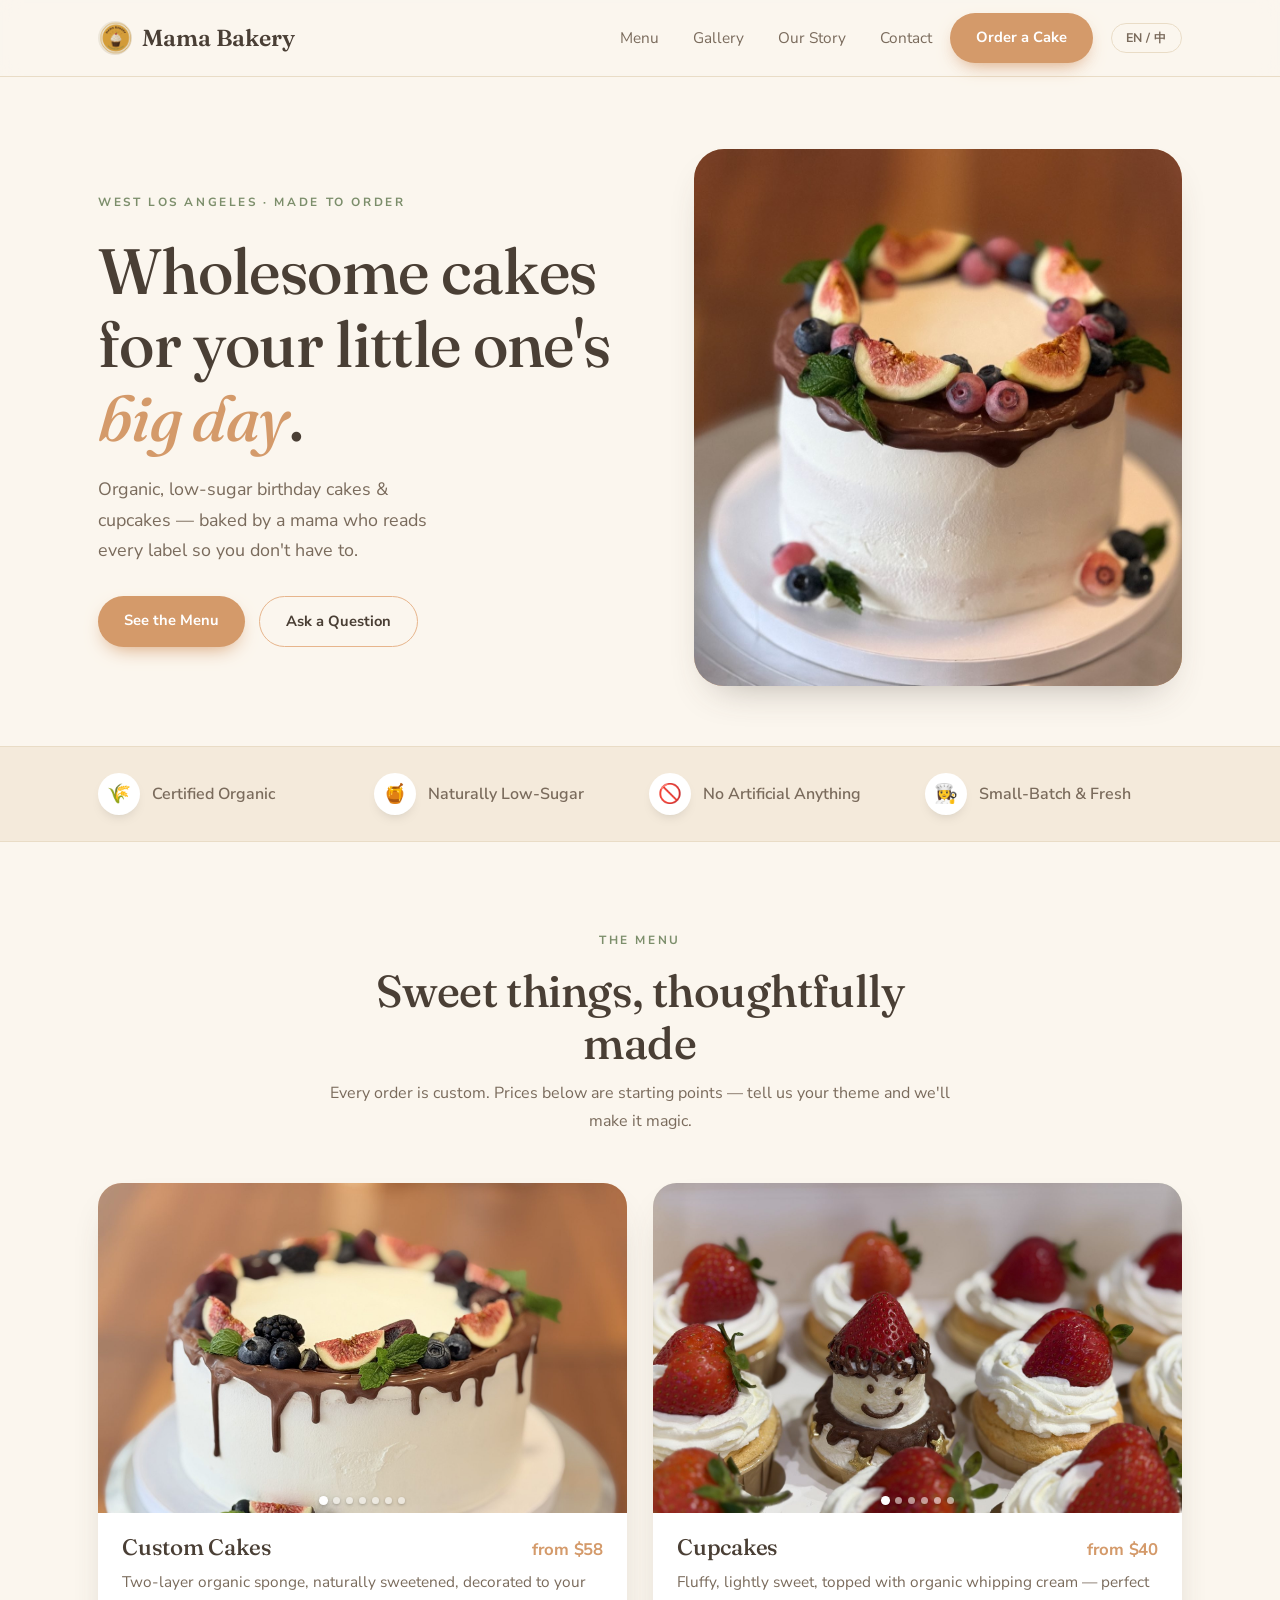
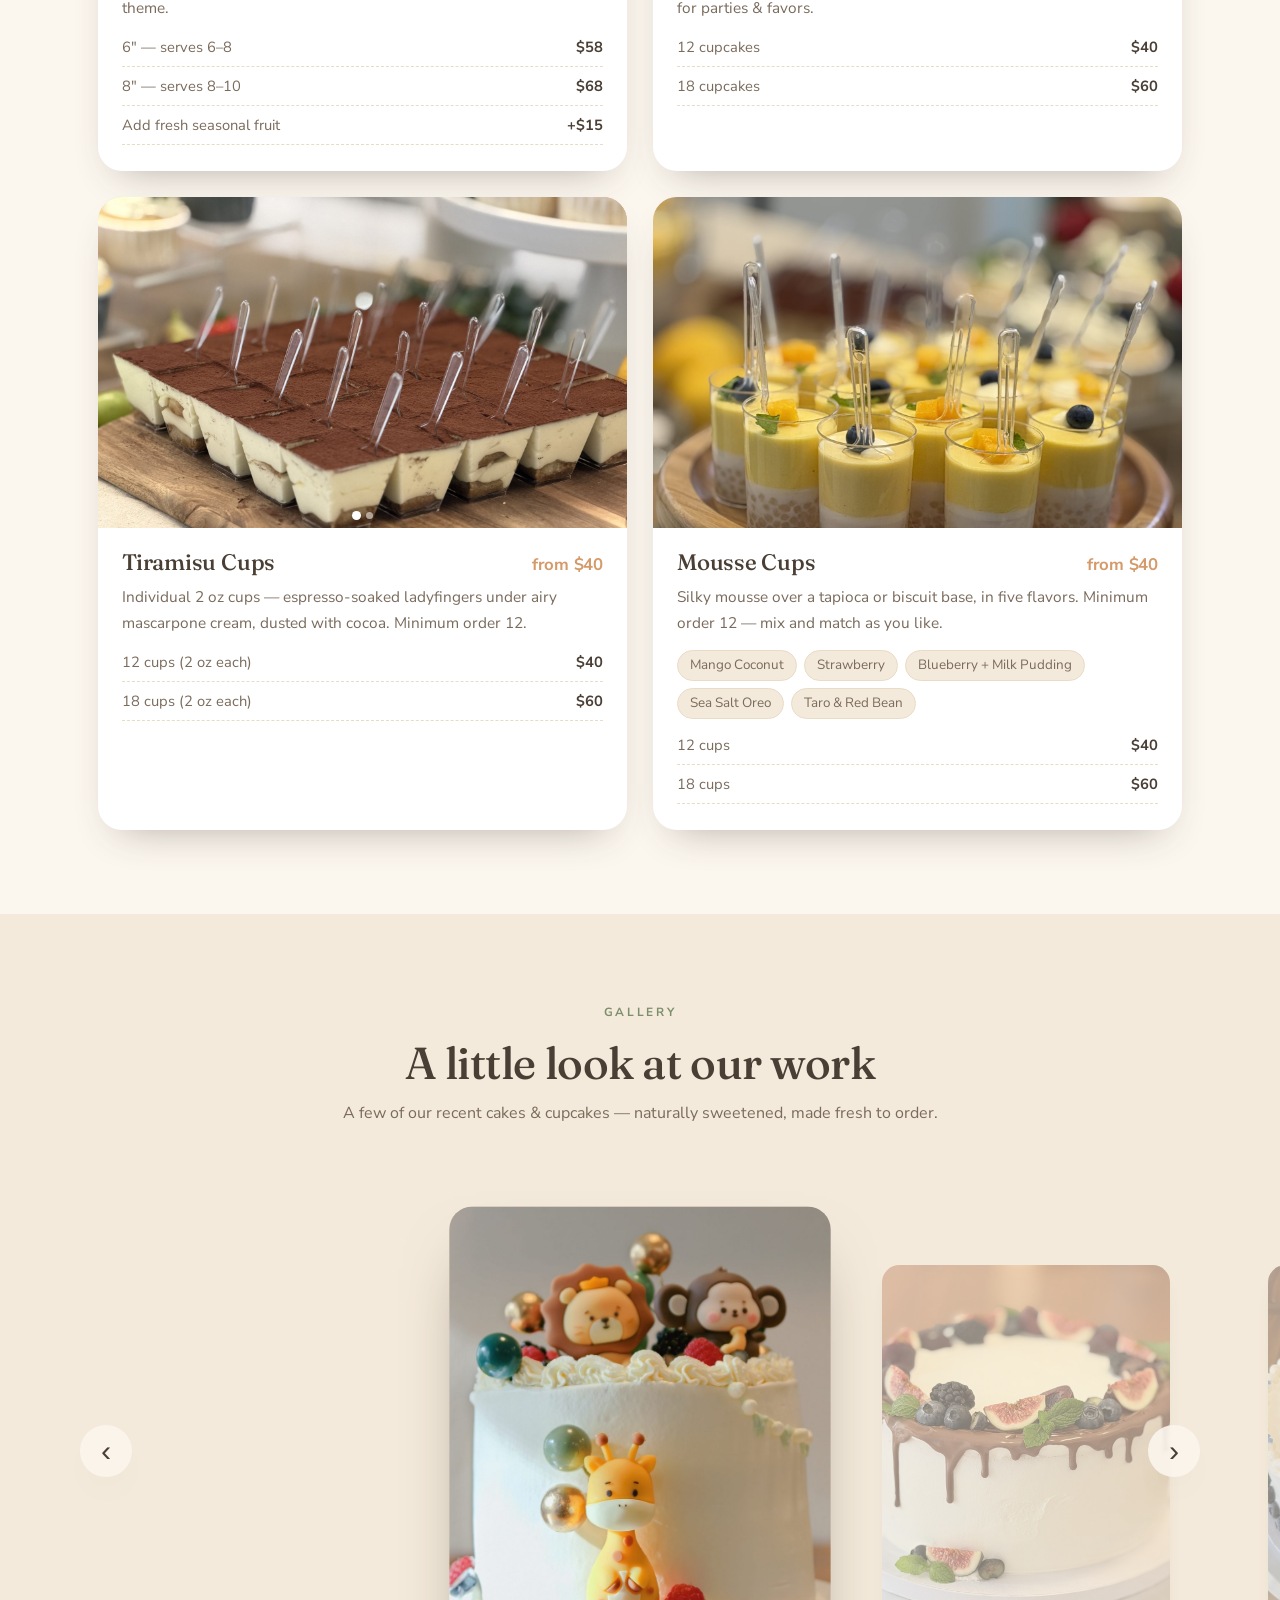
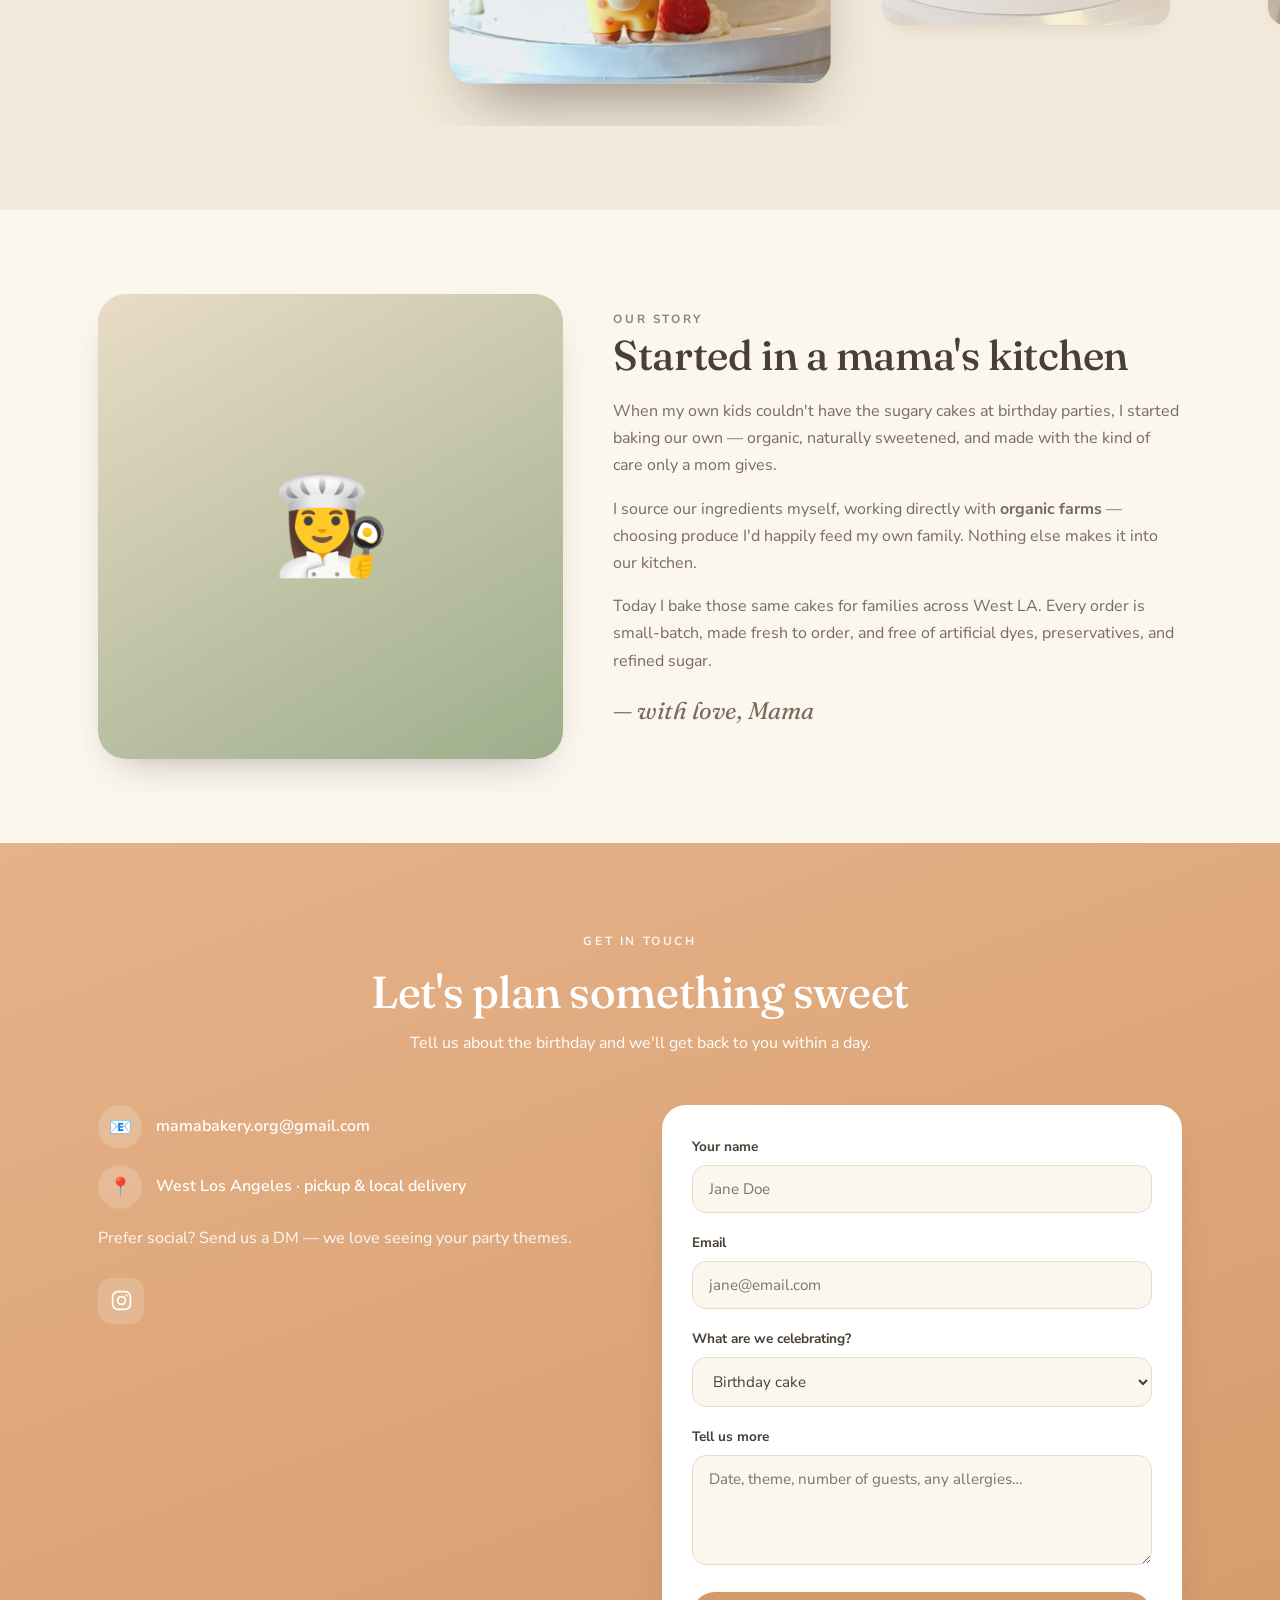
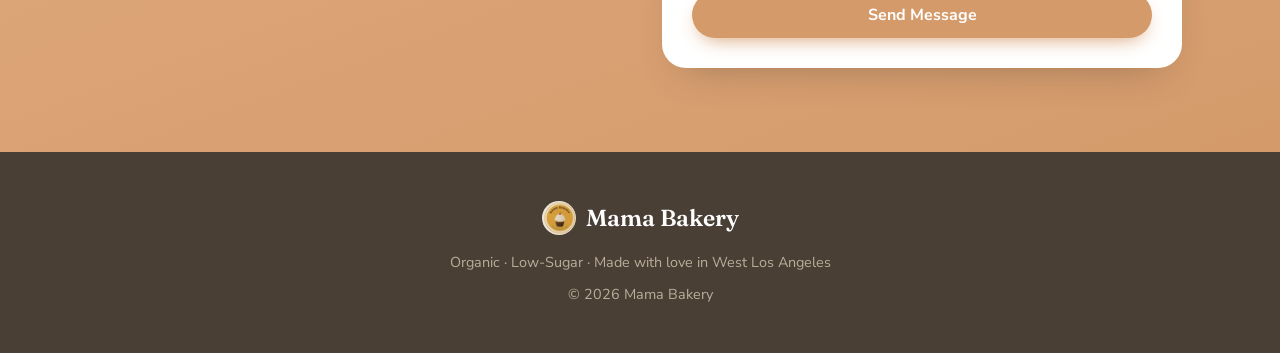
==== commit 51703642: "Keep ganache cake first in Custom Cakes; move safari cake to front of gallery Co-Authored-By: Claude" ====
--- a/index.html
+++ b/index.html
@@ -67,7 +67,6 @@
           <div class="m-thumb m1">
             <div class="m-slider" data-slider>
               <div class="m-track">
-                <img src="images/safari_animals_cake.jpg" alt="White whipped cream cake with a giraffe, lion and monkey toppers, gold and green balloons, and fresh raspberries and blackberries" loading="lazy" />
                 <img src="images/fig_berry_ganache_cake.jpg" alt="White buttercream cake with a chocolate ganache drip, topped with figs, blackberries, blueberries and mint" loading="lazy" />
                 <img src="images/police_car_cake.jpg" alt="Kids' birthday cake hand-piped with a blue police car, Oreo wheels and a blueberry border" loading="lazy" />
                 <img src="images/fig_cherry_cake.jpg" alt="Custom cake with fresh figs, a cherry and whipped cream rosettes" loading="lazy" />
@@ -174,6 +173,7 @@
     <div class="gal-carousel">
       <button class="car-nav car-prev" type="button" aria-label="Previous">&#8249;</button>
       <div class="car-track" id="carTrack" tabindex="0" role="listbox" aria-label="Cake photos">
+        <button class="car-slide" type="button" role="option"><img src="images/safari_animals_cake.jpg" alt="White whipped cream cake with a giraffe, lion and monkey toppers, gold and green balloons, and fresh raspberries and blackberries" loading="lazy" /></button>
         <button class="car-slide" type="button" role="option"><img src="images/fig_berry_ganache_cake.jpg" alt="White buttercream cake with a chocolate ganache drip, topped with figs, blackberries, blueberries and mint" loading="lazy" /></button>
         <button class="car-slide" type="button" role="option"><img src="images/police_car_cake.jpg" alt="Kids' birthday cake hand-piped with a blue police car, Oreo wheels and a blueberry border" loading="lazy" /></button>
         <button class="car-slide" type="button" role="option"><img src="images/tiramisu_cups.jpg" alt="Tray of individual tiramisu cups dusted with cocoa, each with a small serving fork" loading="lazy" /></button>
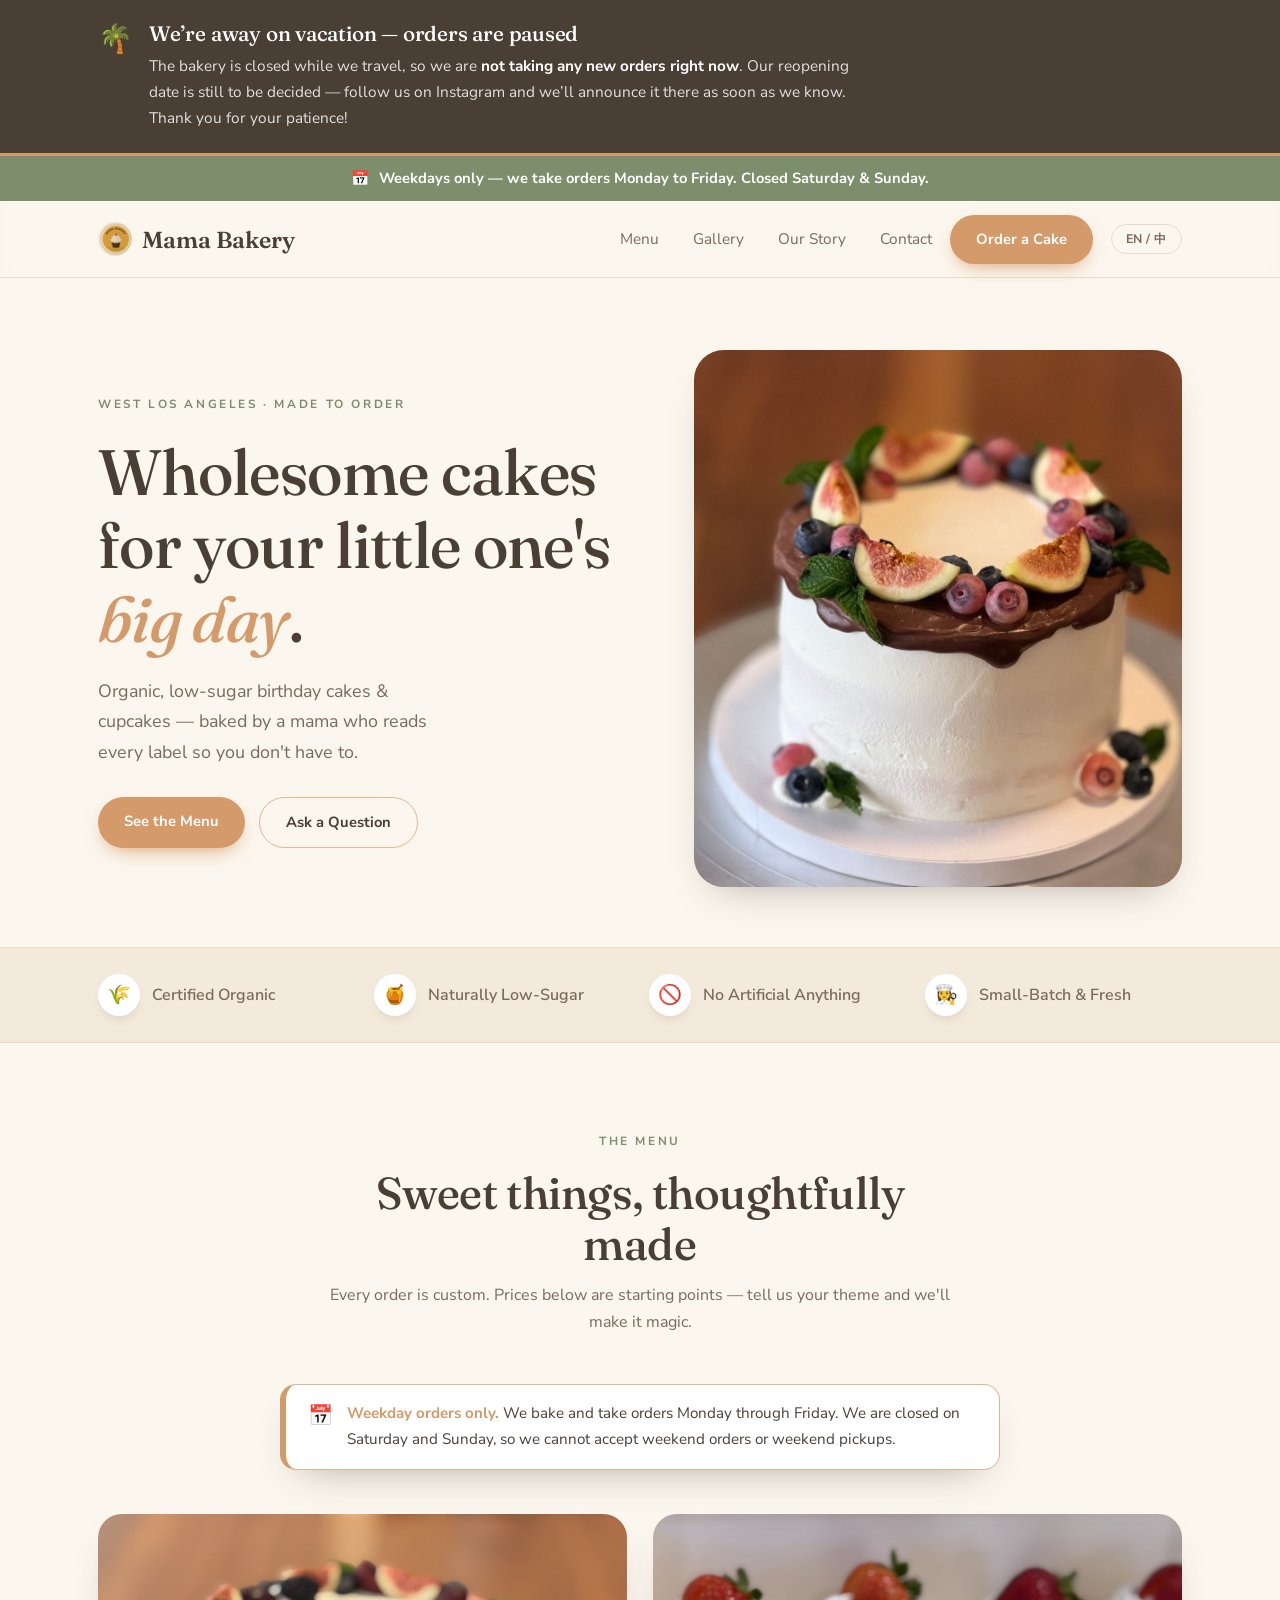
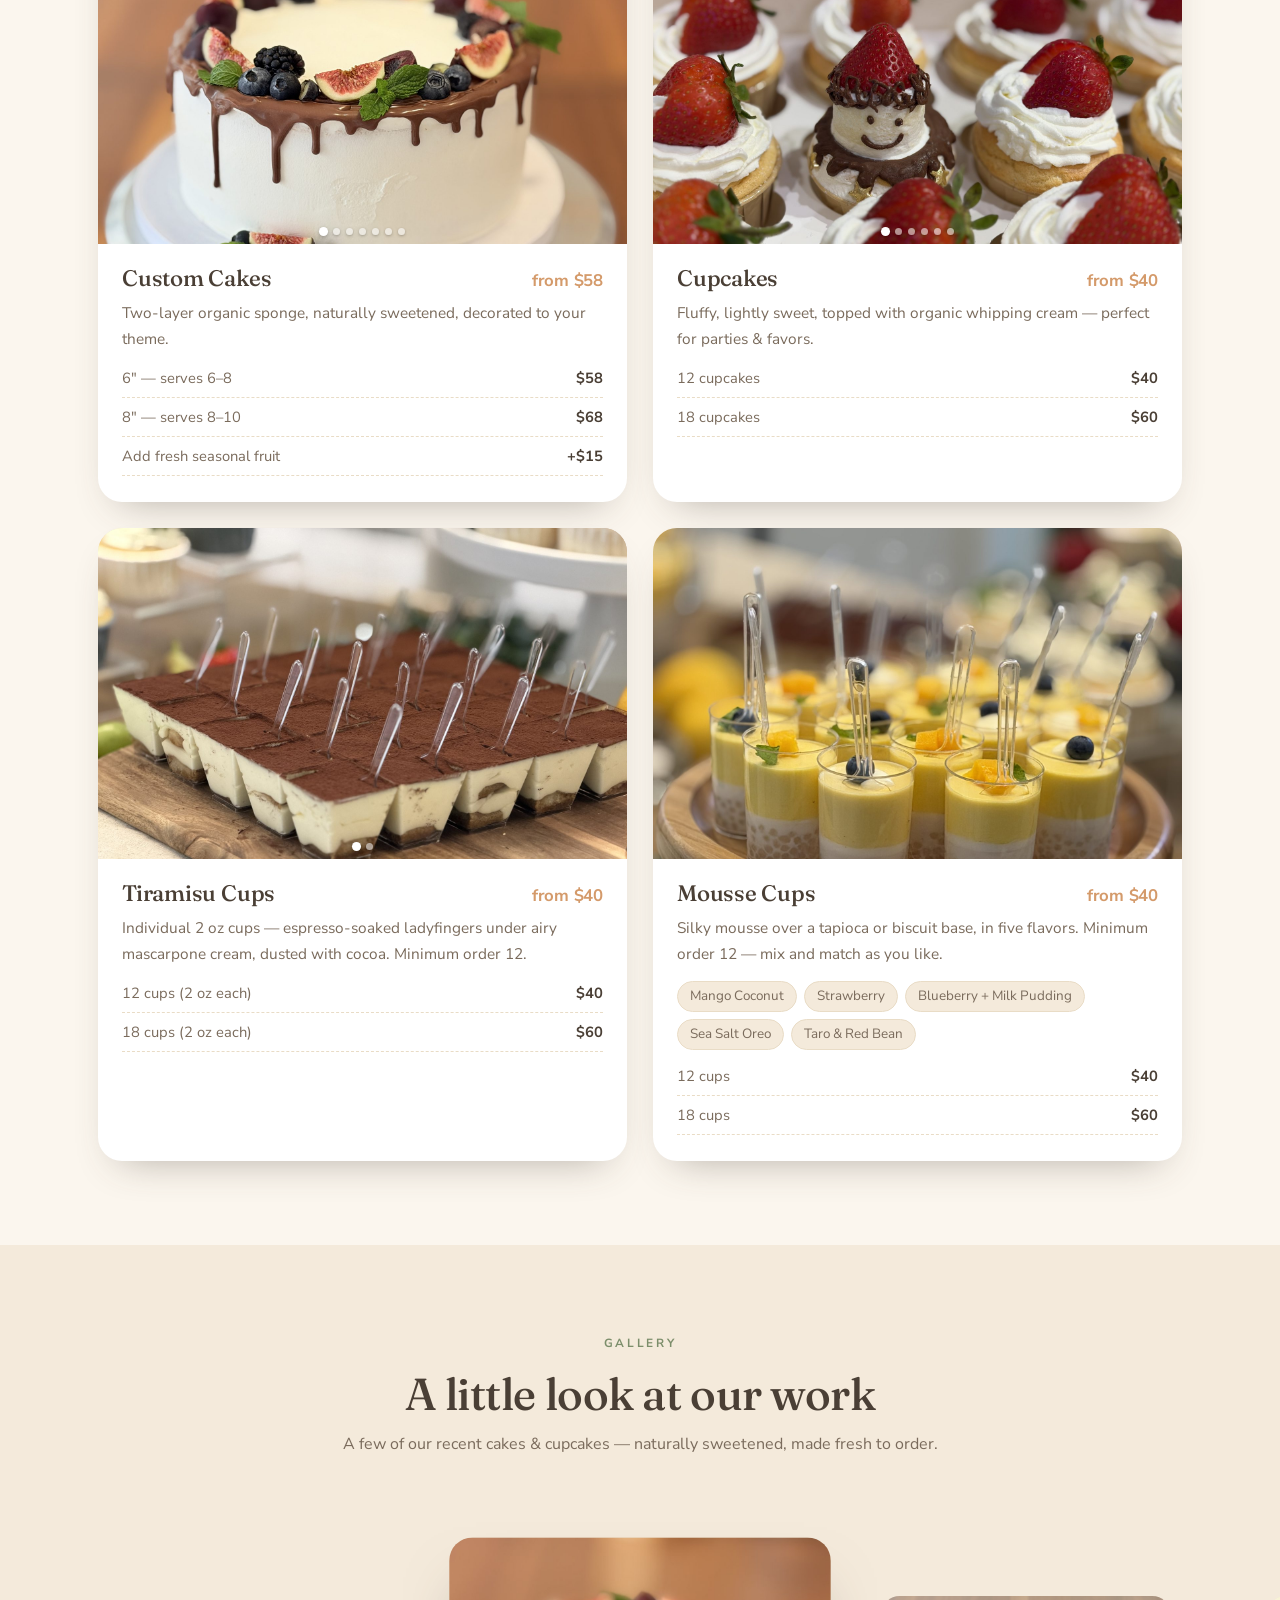
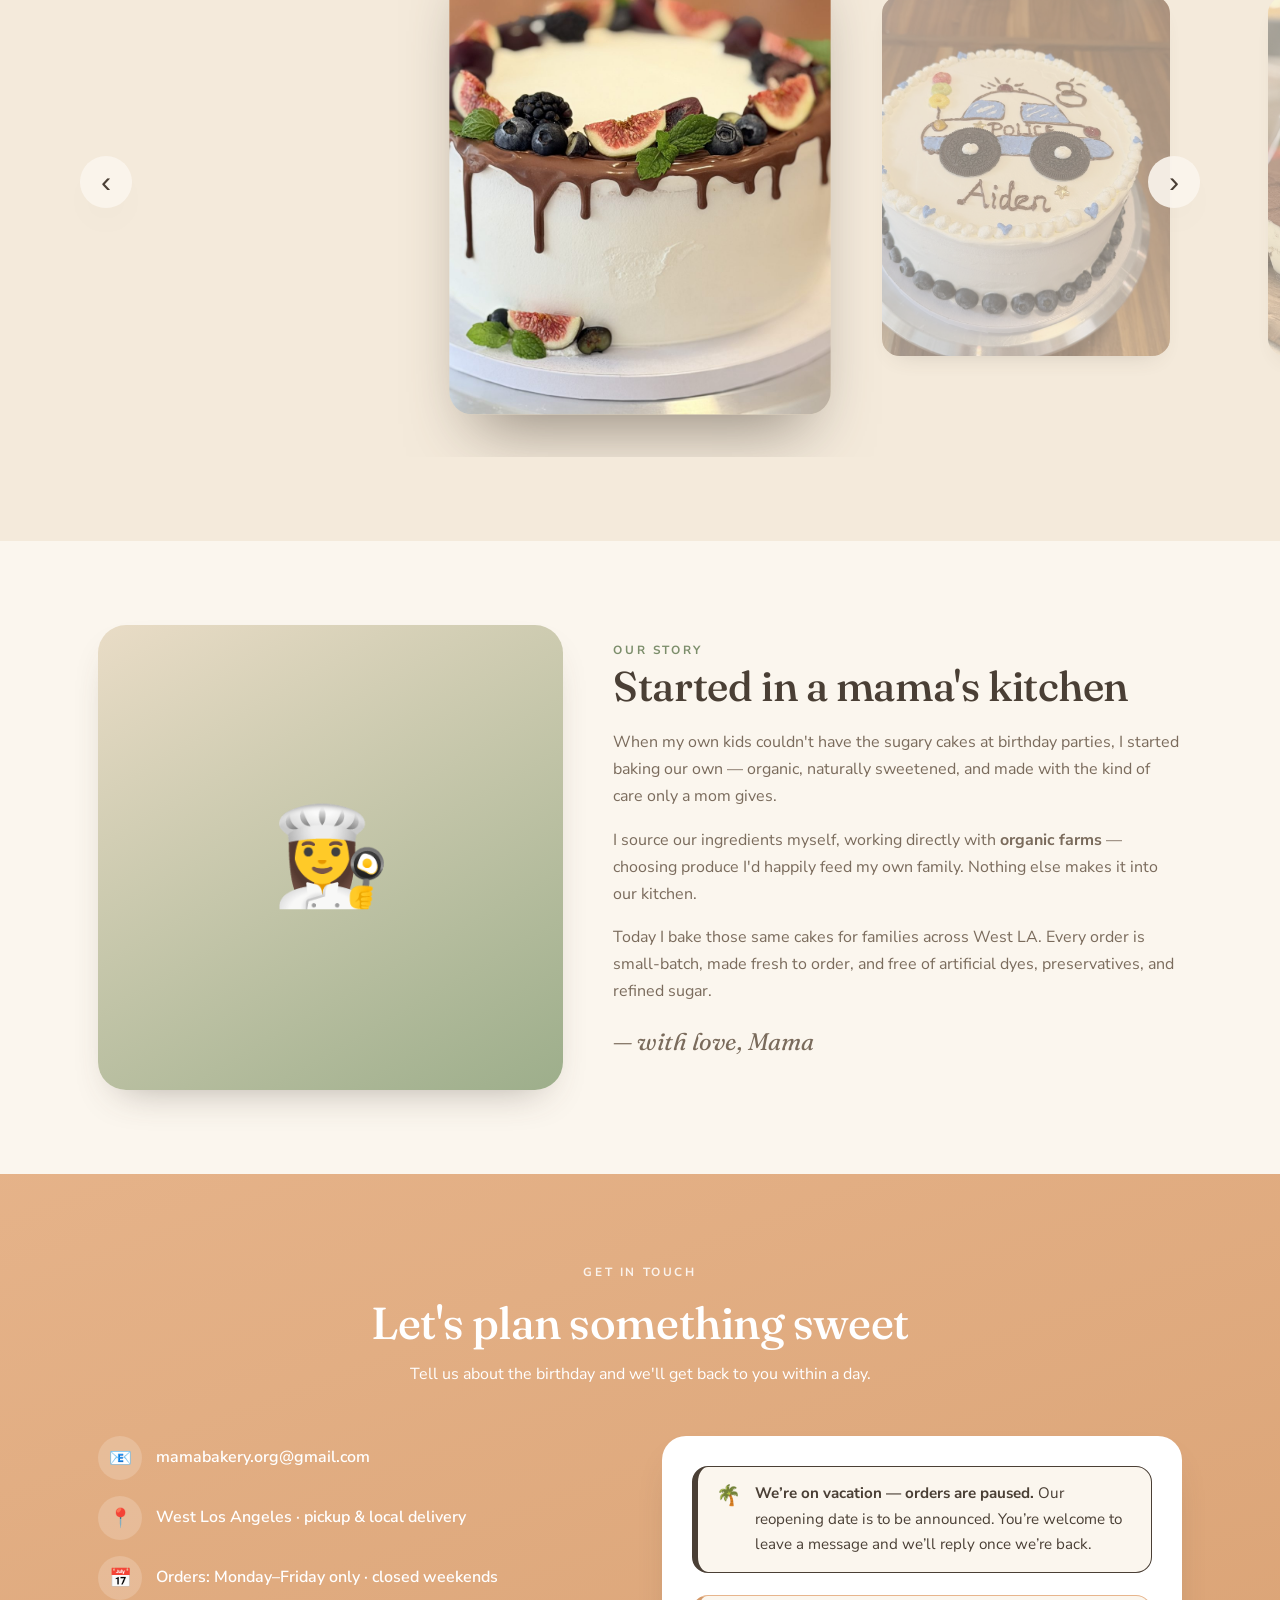
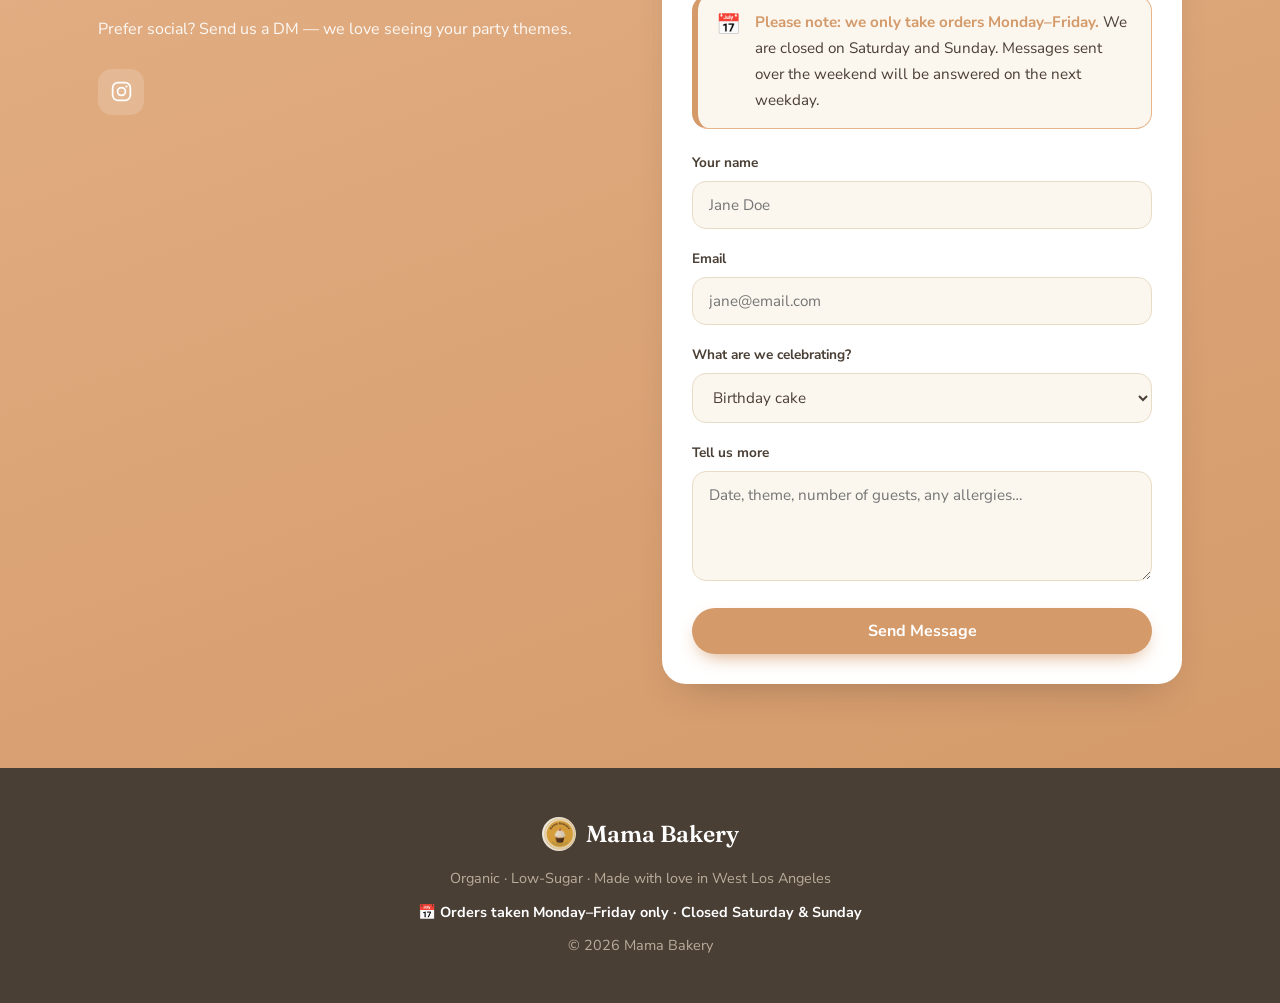
==== commit 6066d148: "Add vacation banner and weekdays-only ordering notices The bakery only takes orders Monday–Friday, a" ====
--- a/index.html
+++ b/index.html
@@ -13,7 +13,24 @@
 <link rel="stylesheet" href="css/styles.css" />
 </head>
 <body>
+<!-- VACATION BANNER — delete this whole <aside> when the bakery reopens -->
+<aside class="vacation-banner" role="note" aria-label="Vacation notice">
+  <div class="wrap">
+    <span class="ic" aria-hidden="true">🌴</span>
+    <div>
+      <h2 data-i18n="vac.title">We’re away on vacation — orders are paused</h2>
+      <p data-i18n="vac.body" data-i18n-html="true">The bakery is closed while we travel, so we are <strong>not taking any new orders right now</strong>. Our reopening date is still to be decided — follow us on Instagram and we’ll announce it there as soon as we know. Thank you for your patience!</p>
+    </div>
+  </div>
+</aside>
 <header>
+  <!-- ORDER DAYS NOTICE — weekdays only -->
+  <div class="notice-bar" role="note">
+    <div class="wrap">
+      <span class="ic" aria-hidden="true">📅</span>
+      <span data-i18n="notice.bar">Weekdays only — we take orders Monday to Friday. Closed Saturday &amp; Sunday.</span>
+    </div>
+  </div>
   <nav class="wrap">
     <a class="brand" href="#top"><img class="leaf" src="images/logo-badge.png" alt="" aria-hidden="true" /> Mama Bakery</a>
     <button class="nav-toggle" aria-label="Open menu" aria-expanded="false">☰</button>
@@ -61,6 +78,10 @@
         <span class="tag" data-i18n="menu.tag">The Menu</span>
         <h2 data-i18n="menu.title">Sweet things, thoughtfully made</h2>
         <p data-i18n="menu.desc">Every order is custom. Prices below are starting points — tell us your theme and we'll make it magic.</p>
+      </div>
+      <div class="notice-card" role="note">
+        <span class="ic" aria-hidden="true">📅</span>
+        <p data-i18n="notice.menu" data-i18n-html="true"><strong>Weekday orders only.</strong> We bake and take orders Monday through Friday. We are closed on Saturday and Sunday, so we cannot accept weekend orders or weekend pickups.</p>
       </div>
       <div class="menu-grid">
         <div class="m-card">
@@ -173,7 +194,6 @@
     <div class="gal-carousel">
       <button class="car-nav car-prev" type="button" aria-label="Previous">&#8249;</button>
       <div class="car-track" id="carTrack" tabindex="0" role="listbox" aria-label="Cake photos">
-        <button class="car-slide" type="button" role="option"><img src="images/safari_animals_cake.jpg" alt="White whipped cream cake with a giraffe, lion and monkey toppers, gold and green balloons, and fresh raspberries and blackberries" loading="lazy" /></button>
         <button class="car-slide" type="button" role="option"><img src="images/fig_berry_ganache_cake.jpg" alt="White buttercream cake with a chocolate ganache drip, topped with figs, blackberries, blueberries and mint" loading="lazy" /></button>
         <button class="car-slide" type="button" role="option"><img src="images/police_car_cake.jpg" alt="Kids' birthday cake hand-piped with a blue police car, Oreo wheels and a blueberry border" loading="lazy" /></button>
         <button class="car-slide" type="button" role="option"><img src="images/tiramisu_cups.jpg" alt="Tray of individual tiramisu cups dusted with cocoa, each with a small serving fork" loading="lazy" /></button>
@@ -242,6 +262,7 @@
         <div class="c-info">
           <div class="line"><span class="ic">📧</span> <a href="mailto:mamabakery.org@gmail.com">mamabakery.org@gmail.com</a></div>
           <div class="line"><span class="ic">📍</span> <span data-i18n="contact.location">West Los Angeles · pickup &amp; local delivery</span></div>
+          <div class="line"><span class="ic">📅</span> <span data-i18n="contact.days">Orders: Monday–Friday only · closed weekends</span></div>
           <p data-i18n="contact.social">Prefer social? Send us a DM — we love seeing your party themes.</p>
           <div class="socials">
             <a href="https://www.instagram.com/mamabakery.la" title="Instagram — @mamabakery.la" aria-label="Mama Bakery on Instagram" target="_blank" rel="noopener">
@@ -256,6 +277,14 @@
         <form id="contact-form" method="POST" action="https://formspree.io/f/xlgqdvlr">
           <input type="hidden" name="_subject" value="New cake inquiry — Mama Bakery" />
           <p hidden aria-hidden="true"><label>Don't fill this out if you're human: <input name="_gotcha" tabindex="-1" autocomplete="off" /></label></p>
+          <div class="notice-card urgent" role="note">
+            <span class="ic" aria-hidden="true">🌴</span>
+            <p data-i18n="vac.form" data-i18n-html="true"><strong>We’re on vacation — orders are paused.</strong> Our reopening date is to be announced. You’re welcome to leave a message and we’ll reply once we’re back.</p>
+          </div>
+          <div class="notice-card" role="note">
+            <span class="ic" aria-hidden="true">📅</span>
+            <p data-i18n="notice.form" data-i18n-html="true"><strong>Please note: we only take orders Monday–Friday.</strong> We are closed on Saturday and Sunday. Messages sent over the weekend will be answered on the next weekday.</p>
+          </div>
           <label for="cf-name" data-i18n="form.name">Your name</label>
           <input id="cf-name" name="name" type="text" data-i18n-ph="form.name.ph" placeholder="Jane Doe" required />
           <label for="cf-email" data-i18n="form.email">Email</label>
@@ -276,6 +305,7 @@
   <div class="wrap">
     <a class="brand" href="#top"><img class="leaf" src="images/logo-badge.png" alt="" aria-hidden="true" /> Mama Bakery</a>
     <p data-i18n="footer.tagline">Organic · Low-Sugar · Made with love in West Los Angeles</p>
+    <p class="footer-hours" data-i18n="footer.hours">📅 Orders taken Monday–Friday only · Closed Saturday &amp; Sunday</p>
     <p class="fineprint" data-i18n="footer.copy">© 2026 Mama Bakery</p>
   </div>
 </footer>
--- a/css/styles.css
+++ b/css/styles.css
@@ -4,7 +4,7 @@
   --shadow:0 18px 40px -22px rgba(74,63,53,.45);
 }
 *{margin:0;padding:0;box-sizing:border-box}
-html{scroll-behavior:smooth}
+html{scroll-behavior:smooth;scroll-padding-top:124px}
 body{font-family:'Nunito Sans',sans-serif;color:var(--ink);background:var(--cream);line-height:1.7;-webkit-font-smoothing:antialiased}
 h1,h2,h3,.serif{font-family:'Fraunces',serif;font-weight:500;line-height:1.15;letter-spacing:-.01em}
 .wrap{max-width:1140px;margin:0 auto;padding:0 28px}
@@ -27,12 +27,43 @@
 .lang-toggle:hover{border-color:var(--apricot-deep);color:var(--ink)}
 .nav-toggle{display:none;background:none;border:none;font-size:1.6rem;color:var(--ink);cursor:pointer;line-height:1}
 @media(max-width:860px){
-  .navlinks{display:none;position:absolute;top:76px;left:0;right:0;flex-direction:column;gap:0;background:var(--cream);border-bottom:1px solid var(--oat);margin-left:0;padding:8px 0}
+  .navlinks{display:none;position:absolute;top:100%;left:0;right:0;flex-direction:column;gap:0;background:var(--cream);border-bottom:1px solid var(--oat);margin-left:0;padding:8px 0}
   .navlinks.open{display:flex}
   .navlinks a{padding:14px 28px;border-top:1px solid var(--oat)}
   .nav-toggle{display:block;margin-left:auto}
   .nav-cta{display:none}
   .lang-toggle{order:1;padding:4px 10px;font-size:.72rem}
+}
+
+/* VACATION BANNER — top of page, scrolls away above the sticky header */
+.vacation-banner{background:var(--ink);color:#fff;border-bottom:3px solid var(--apricot-deep)}
+.vacation-banner .wrap{display:flex;align-items:flex-start;gap:16px;padding-top:22px;padding-bottom:22px}
+.vacation-banner .ic{font-size:1.75rem;line-height:1.25;flex-shrink:0}
+.vacation-banner h2{font-size:1.3rem;color:#fff;margin-bottom:7px}
+.vacation-banner p{font-size:.96rem;color:rgba(255,255,255,.84);max-width:78ch}
+.vacation-banner strong{color:#fff}
+
+/* ORDER DAYS NOTICE — weekdays only */
+.notice-bar{background:var(--sage-deep);color:#fff}
+.notice-bar .wrap{display:flex;align-items:center;justify-content:center;gap:10px;padding-top:10px;padding-bottom:10px;text-align:center;font-size:.92rem;font-weight:700}
+.notice-bar .ic{flex-shrink:0}
+.notice-card{display:flex;align-items:flex-start;gap:14px;max-width:720px;margin:0 auto 44px;padding:16px 22px;background:#fff;border:1.5px solid var(--apricot);border-left:6px solid var(--apricot-deep);border-radius:16px;text-align:left;box-shadow:var(--shadow)}
+.notice-card .ic{font-size:1.25rem;line-height:1.5;flex-shrink:0}
+.notice-card p{margin:0;font-size:.95rem;color:var(--ink)}
+.notice-card strong{color:var(--apricot-deep)}
+.contact .notice-card{max-width:none;margin:0 0 22px;padding:14px 18px;background:var(--cream);box-shadow:none}
+.notice-card.urgent{border-color:var(--ink);border-left-color:var(--ink)}
+.notice-card.urgent strong{color:var(--ink)}
+.footer-hours{margin-top:10px;font-weight:700;color:#fff !important}
+@media(max-width:540px){
+  html{scroll-padding-top:150px}
+  .notice-bar .wrap{font-size:.82rem;gap:8px;padding-top:9px;padding-bottom:9px}
+  .vacation-banner .wrap{gap:12px;padding-top:18px;padding-bottom:18px}
+  .vacation-banner .ic{font-size:1.4rem}
+  .vacation-banner h2{font-size:1.1rem}
+  .vacation-banner p{font-size:.88rem}
+  .notice-card{gap:10px;padding:14px 16px;margin-bottom:32px}
+  .notice-card p{font-size:.88rem}
 }
 
 /* SHARED SECTION SCAFFOLD */
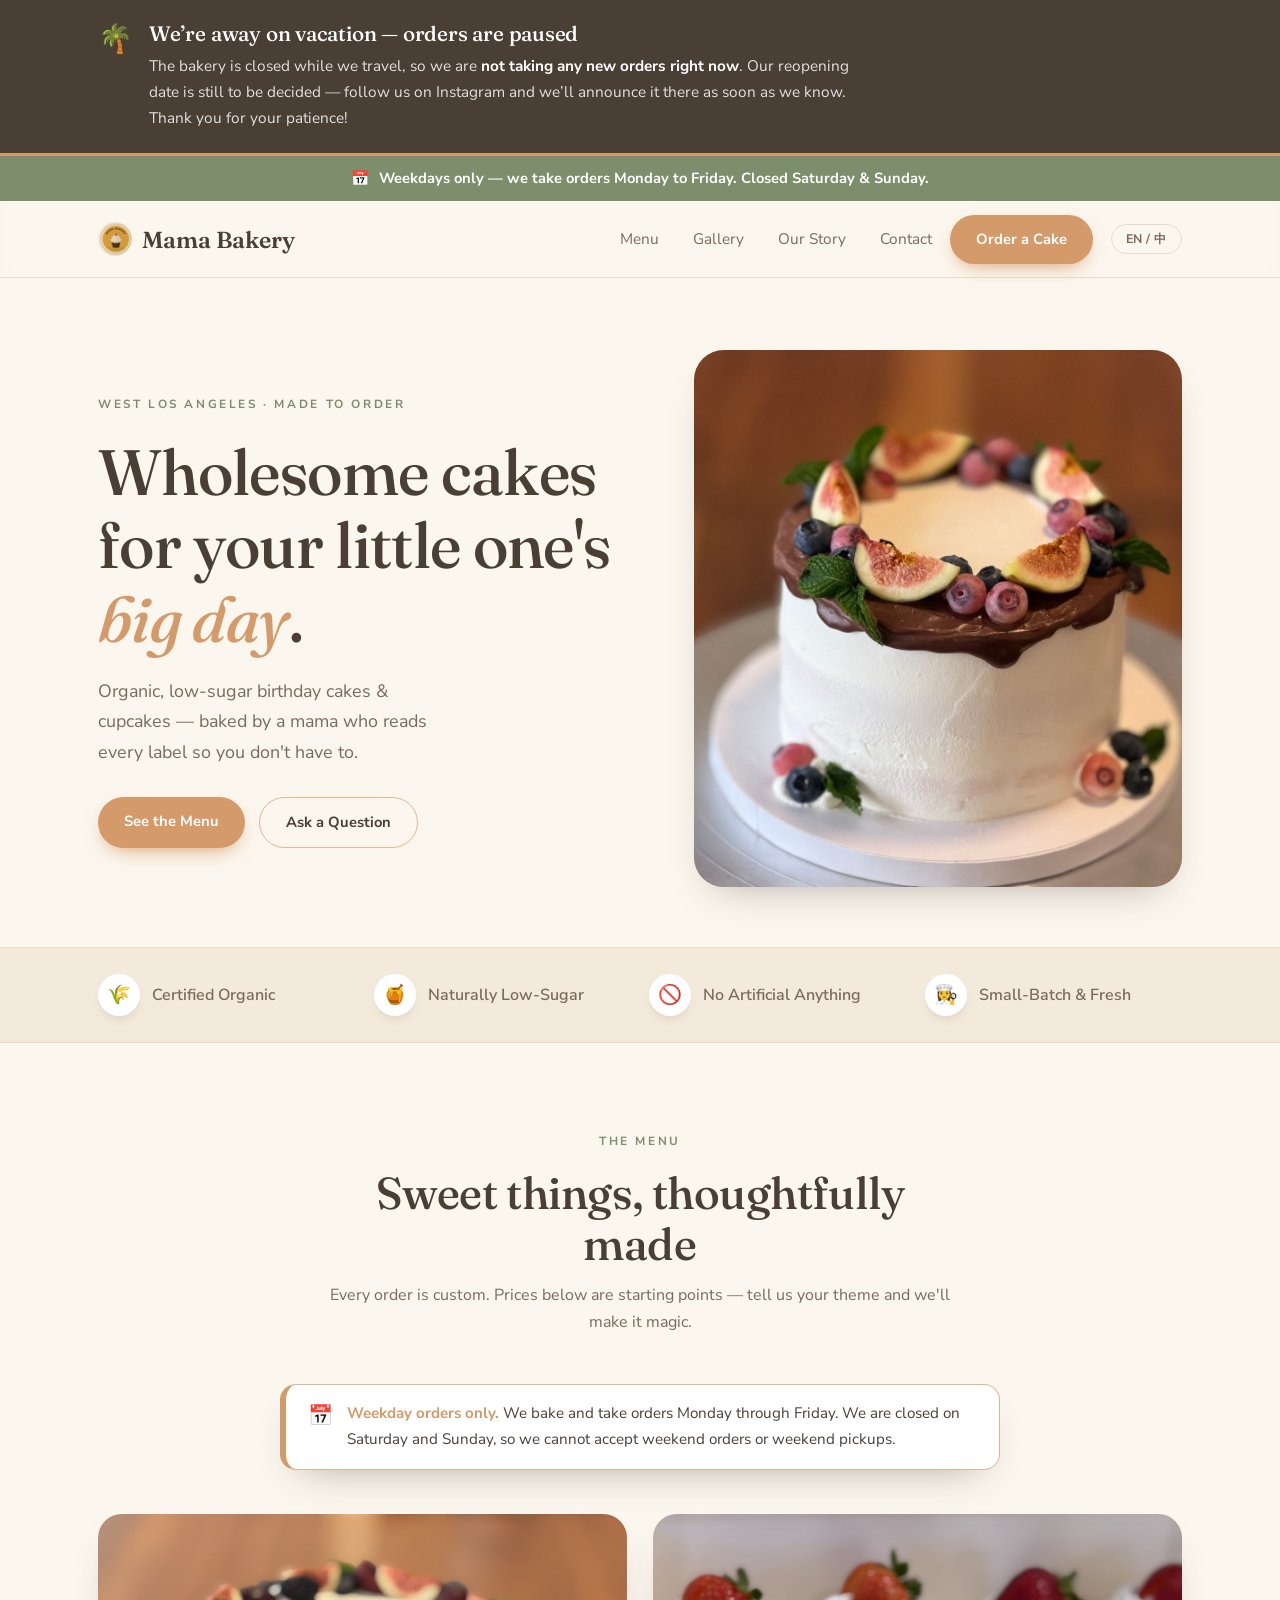
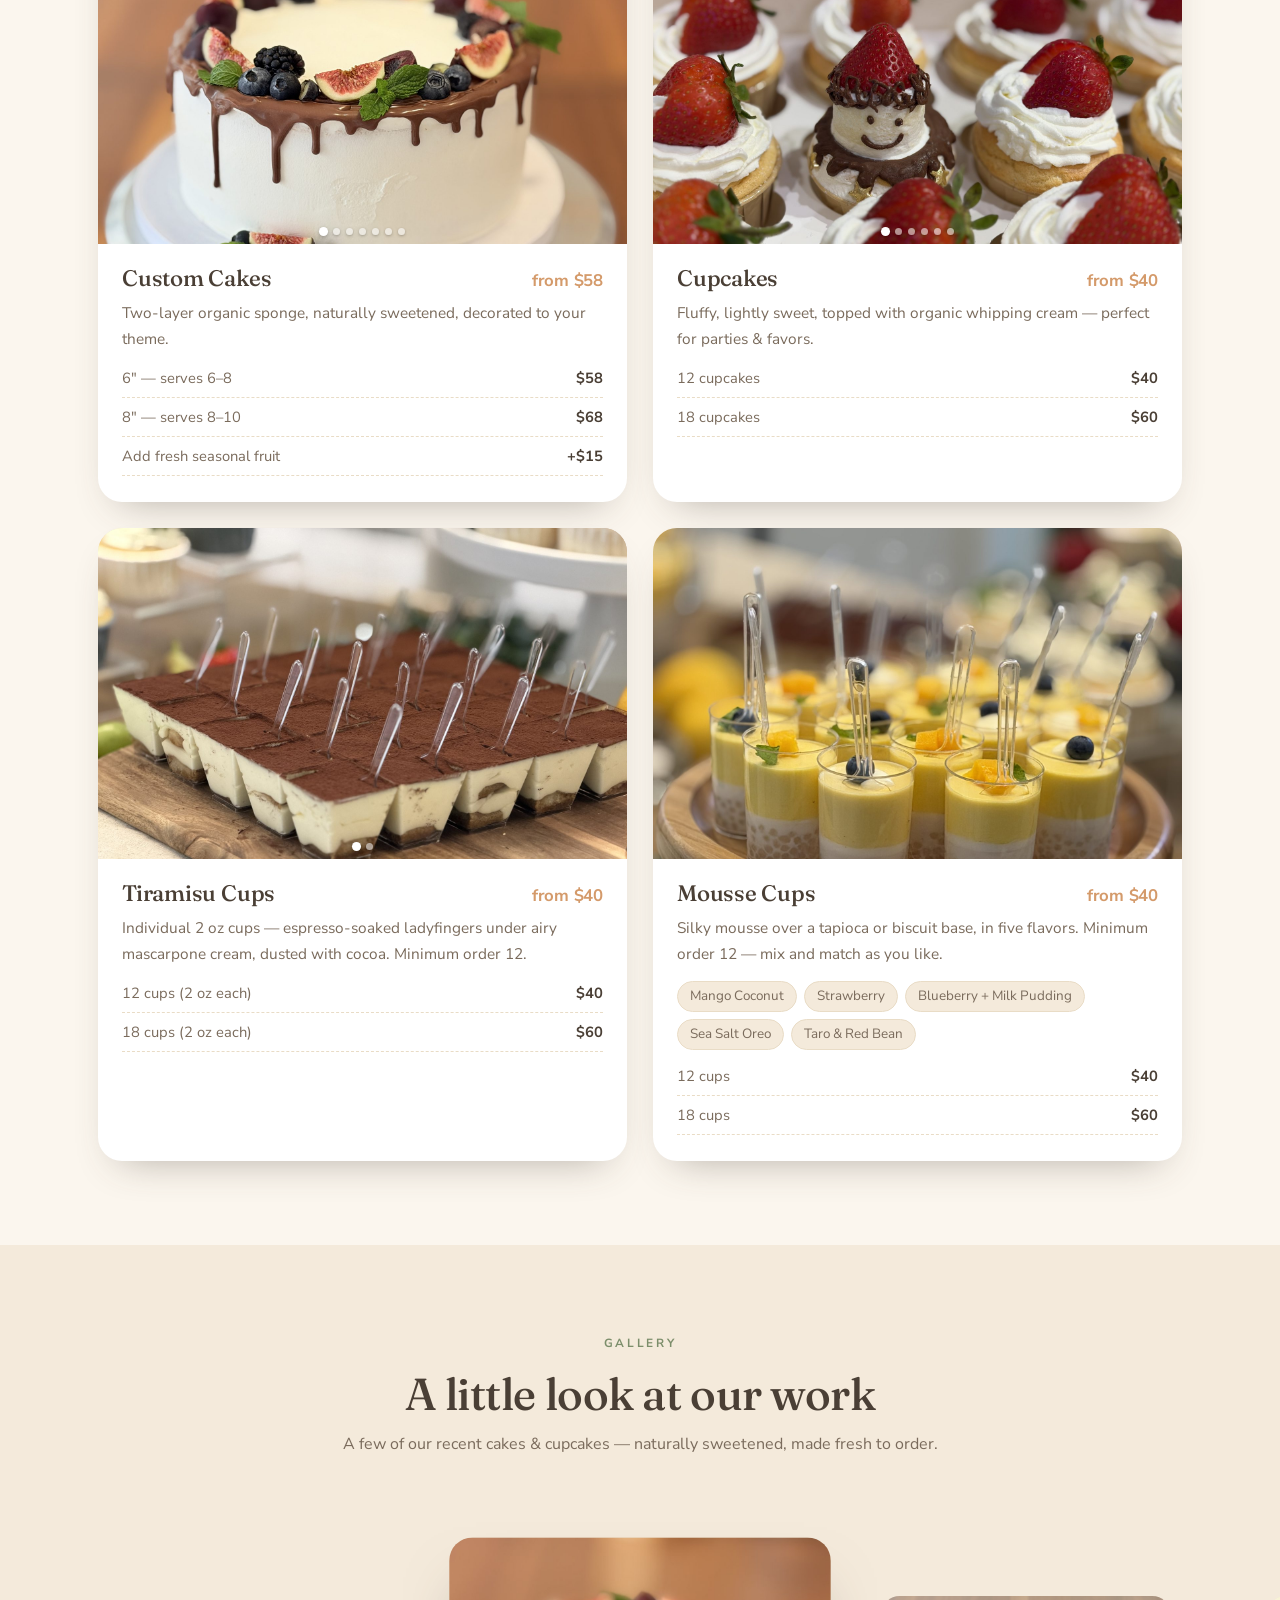
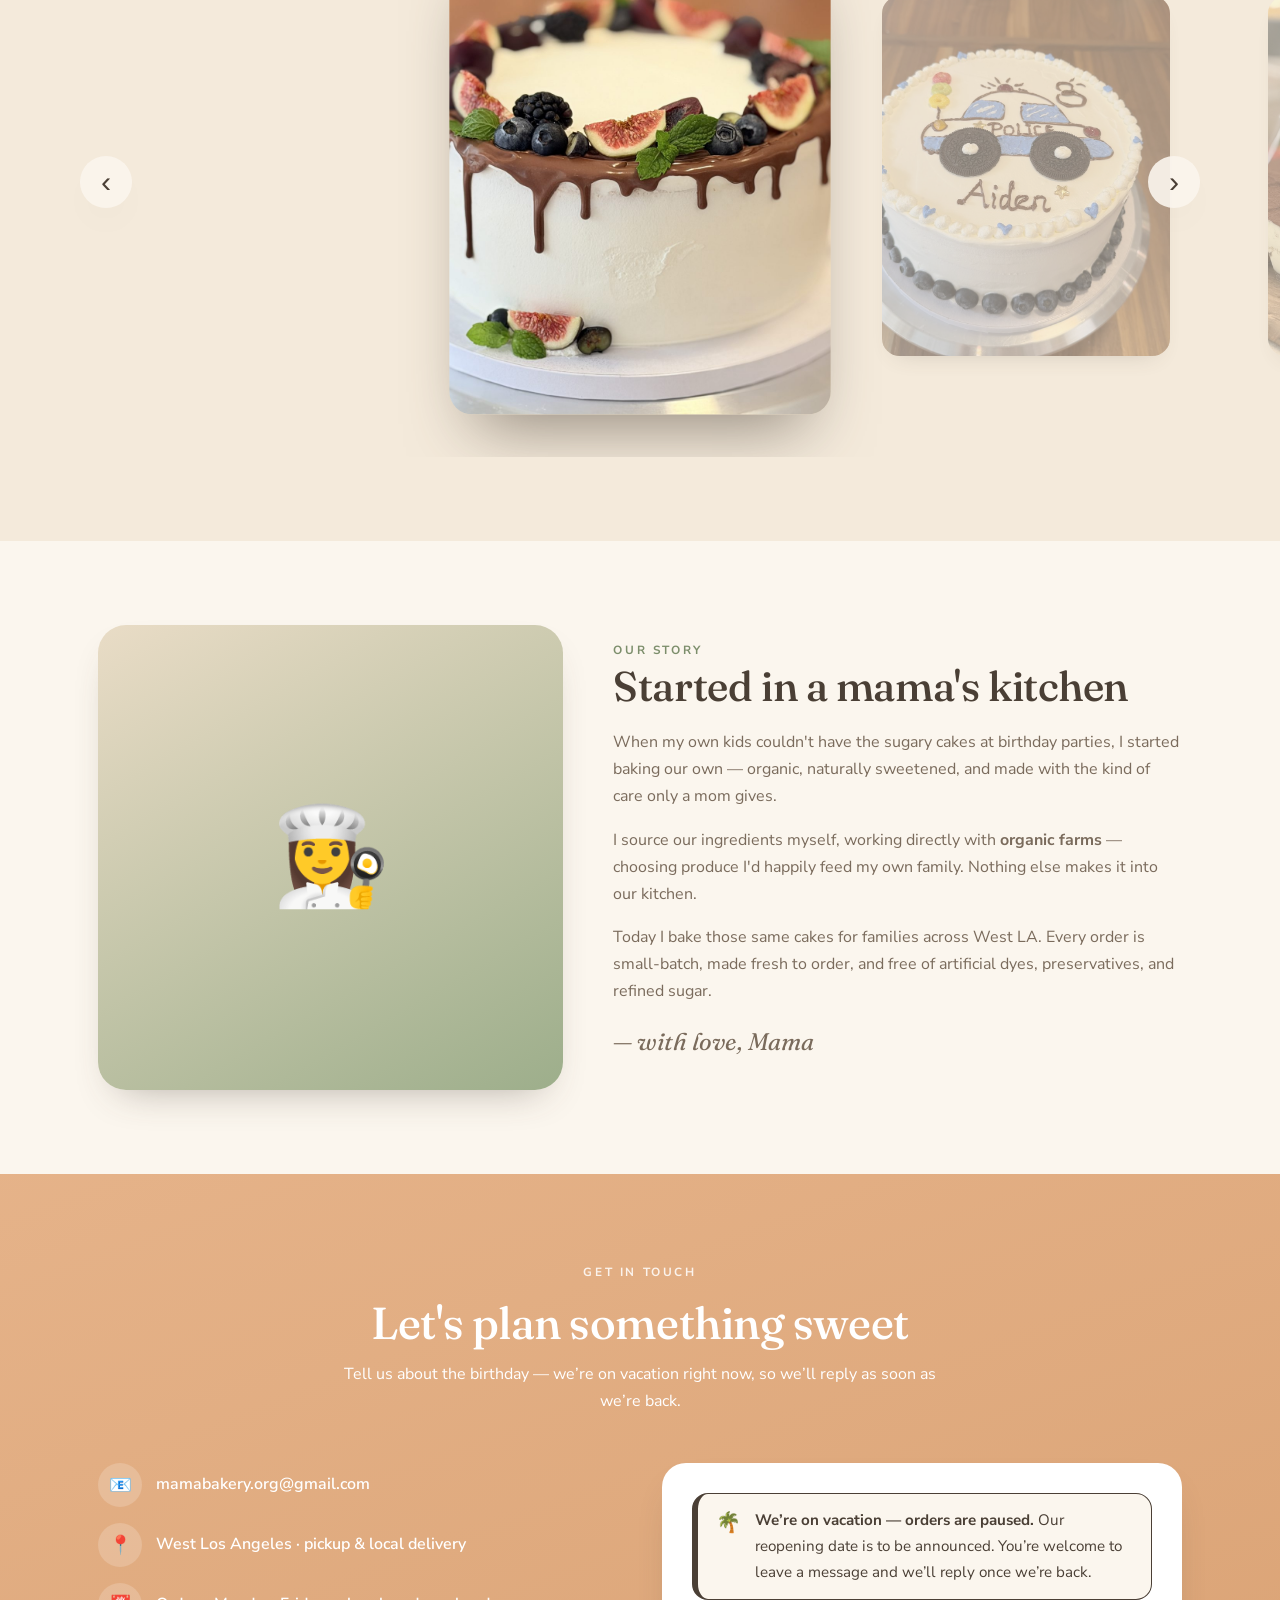
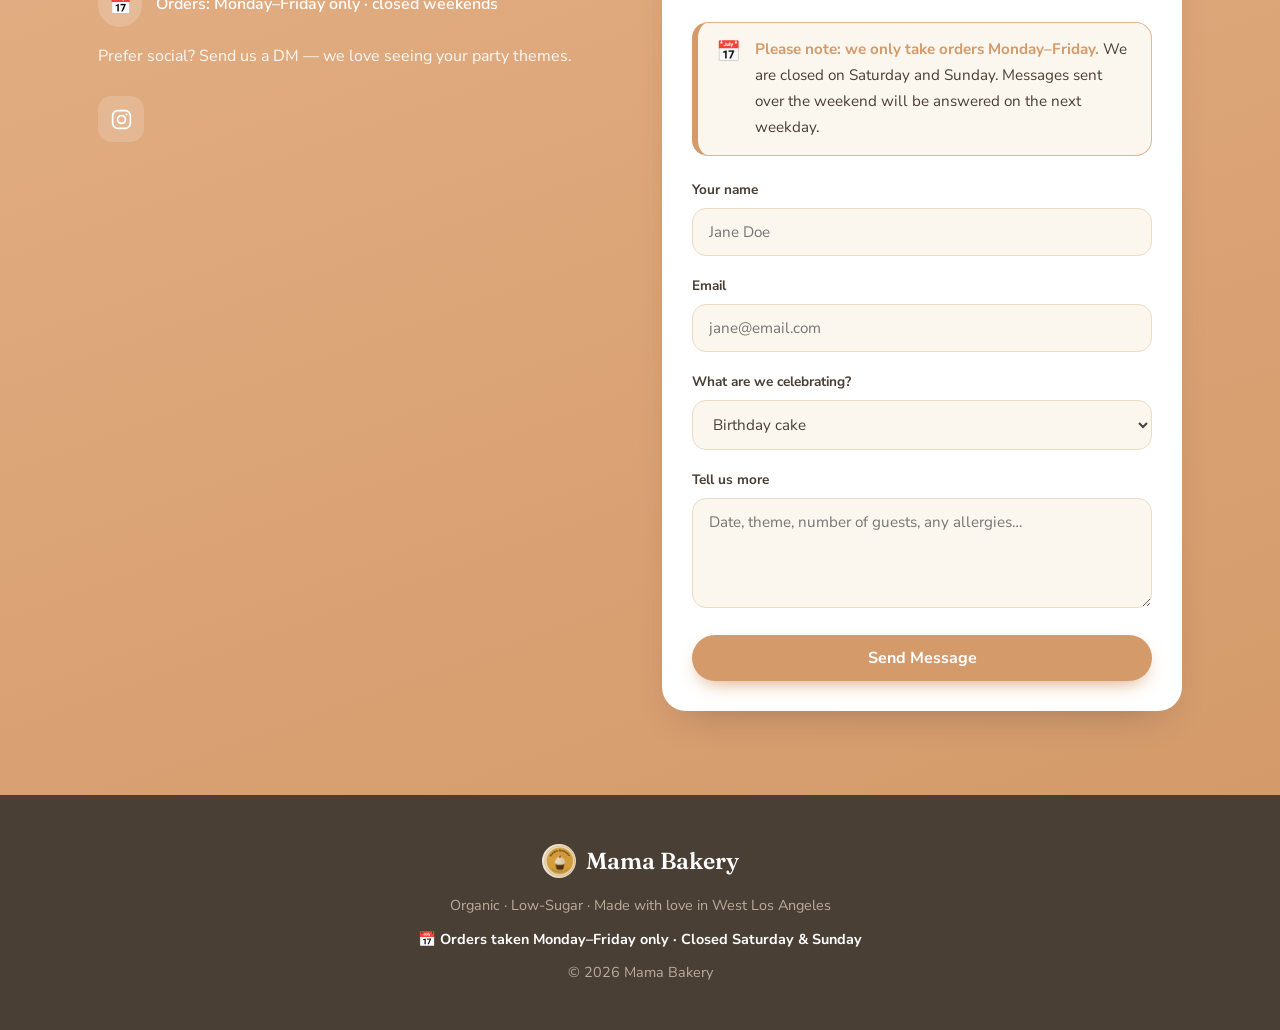
==== commit 23ec5522: "Align the contact lead with the vacation notice The contact section still promised a reply "within a" ====
--- a/index.html
+++ b/index.html
@@ -256,7 +256,7 @@
       <div class="sec-head">
         <span class="tag" data-i18n="contact.tag">Get in Touch</span>
         <h2 data-i18n="contact.title">Let's plan something sweet</h2>
-        <p data-i18n="contact.desc">Tell us about the birthday and we'll get back to you within a day.</p>
+        <p data-i18n="contact.desc">Tell us about the birthday — we’re on vacation right now, so we’ll reply as soon as we’re back.</p>
       </div>
       <div class="c-grid">
         <div class="c-info">
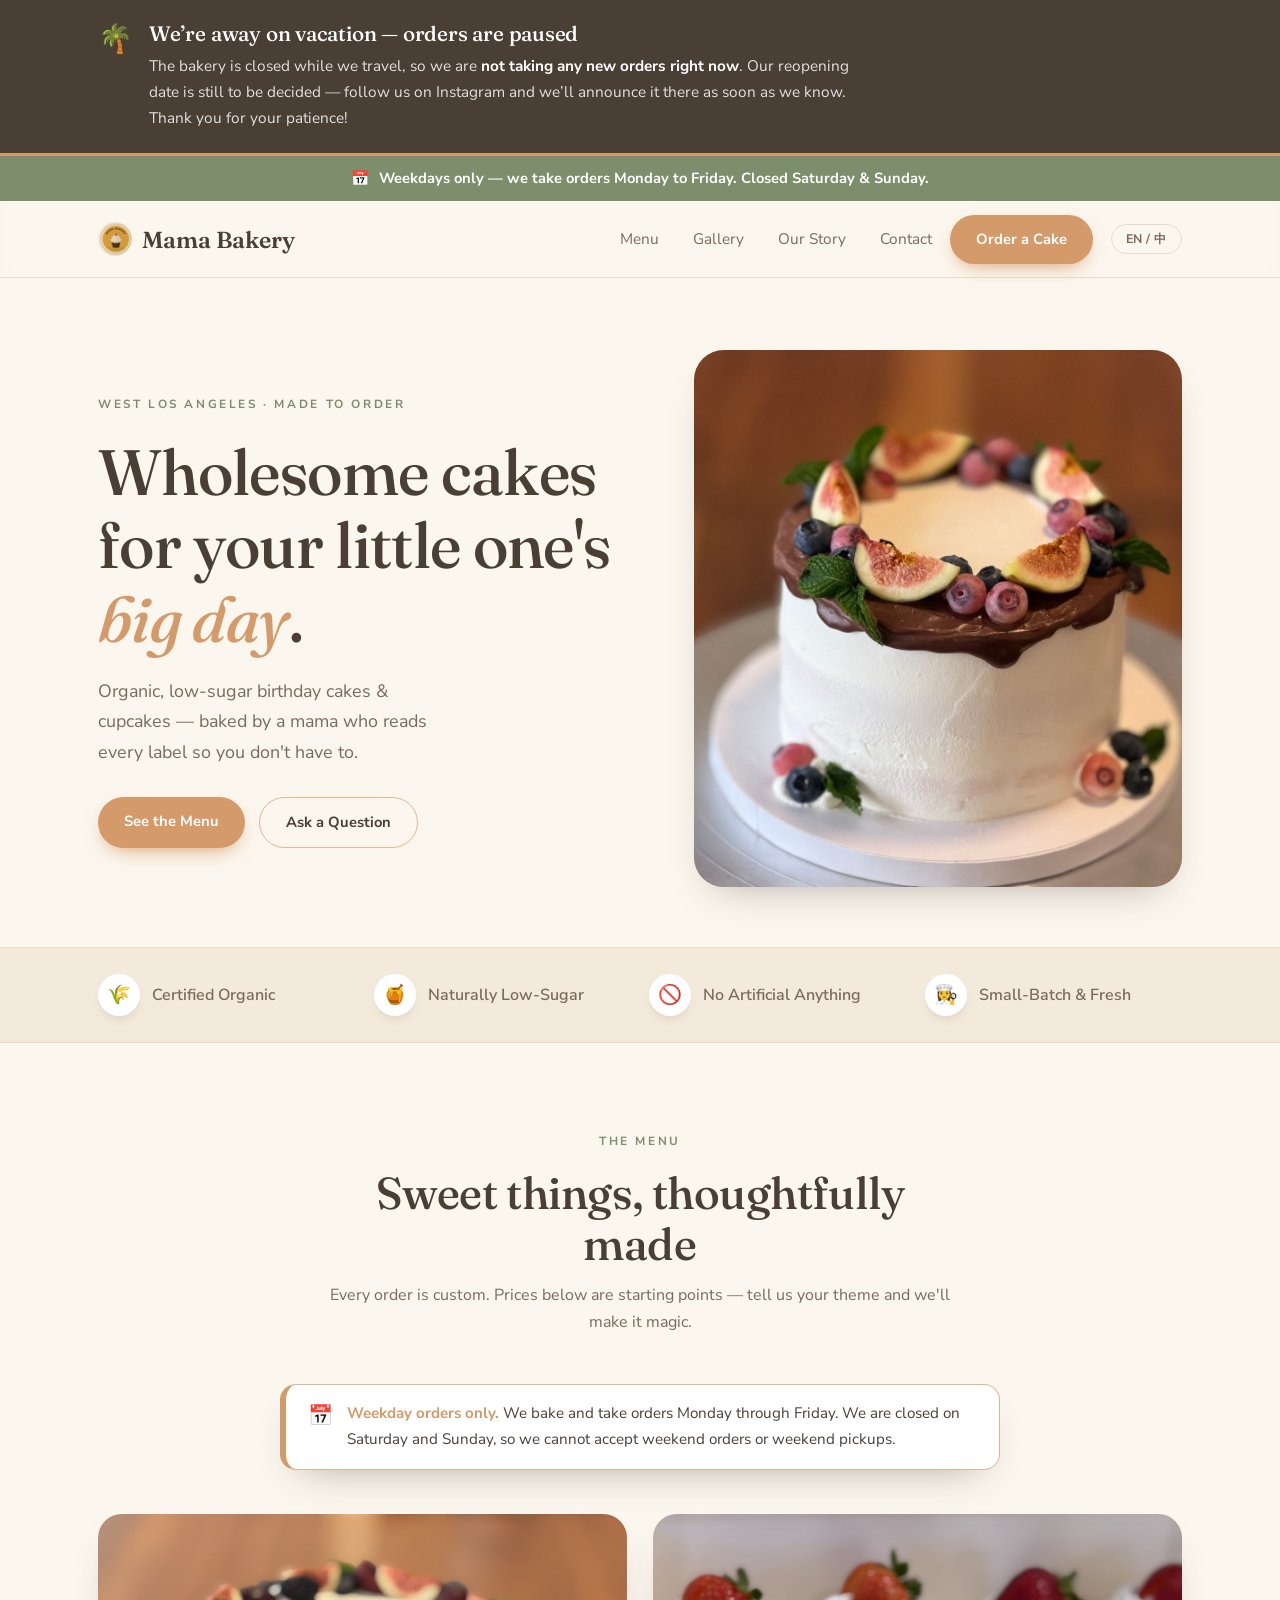
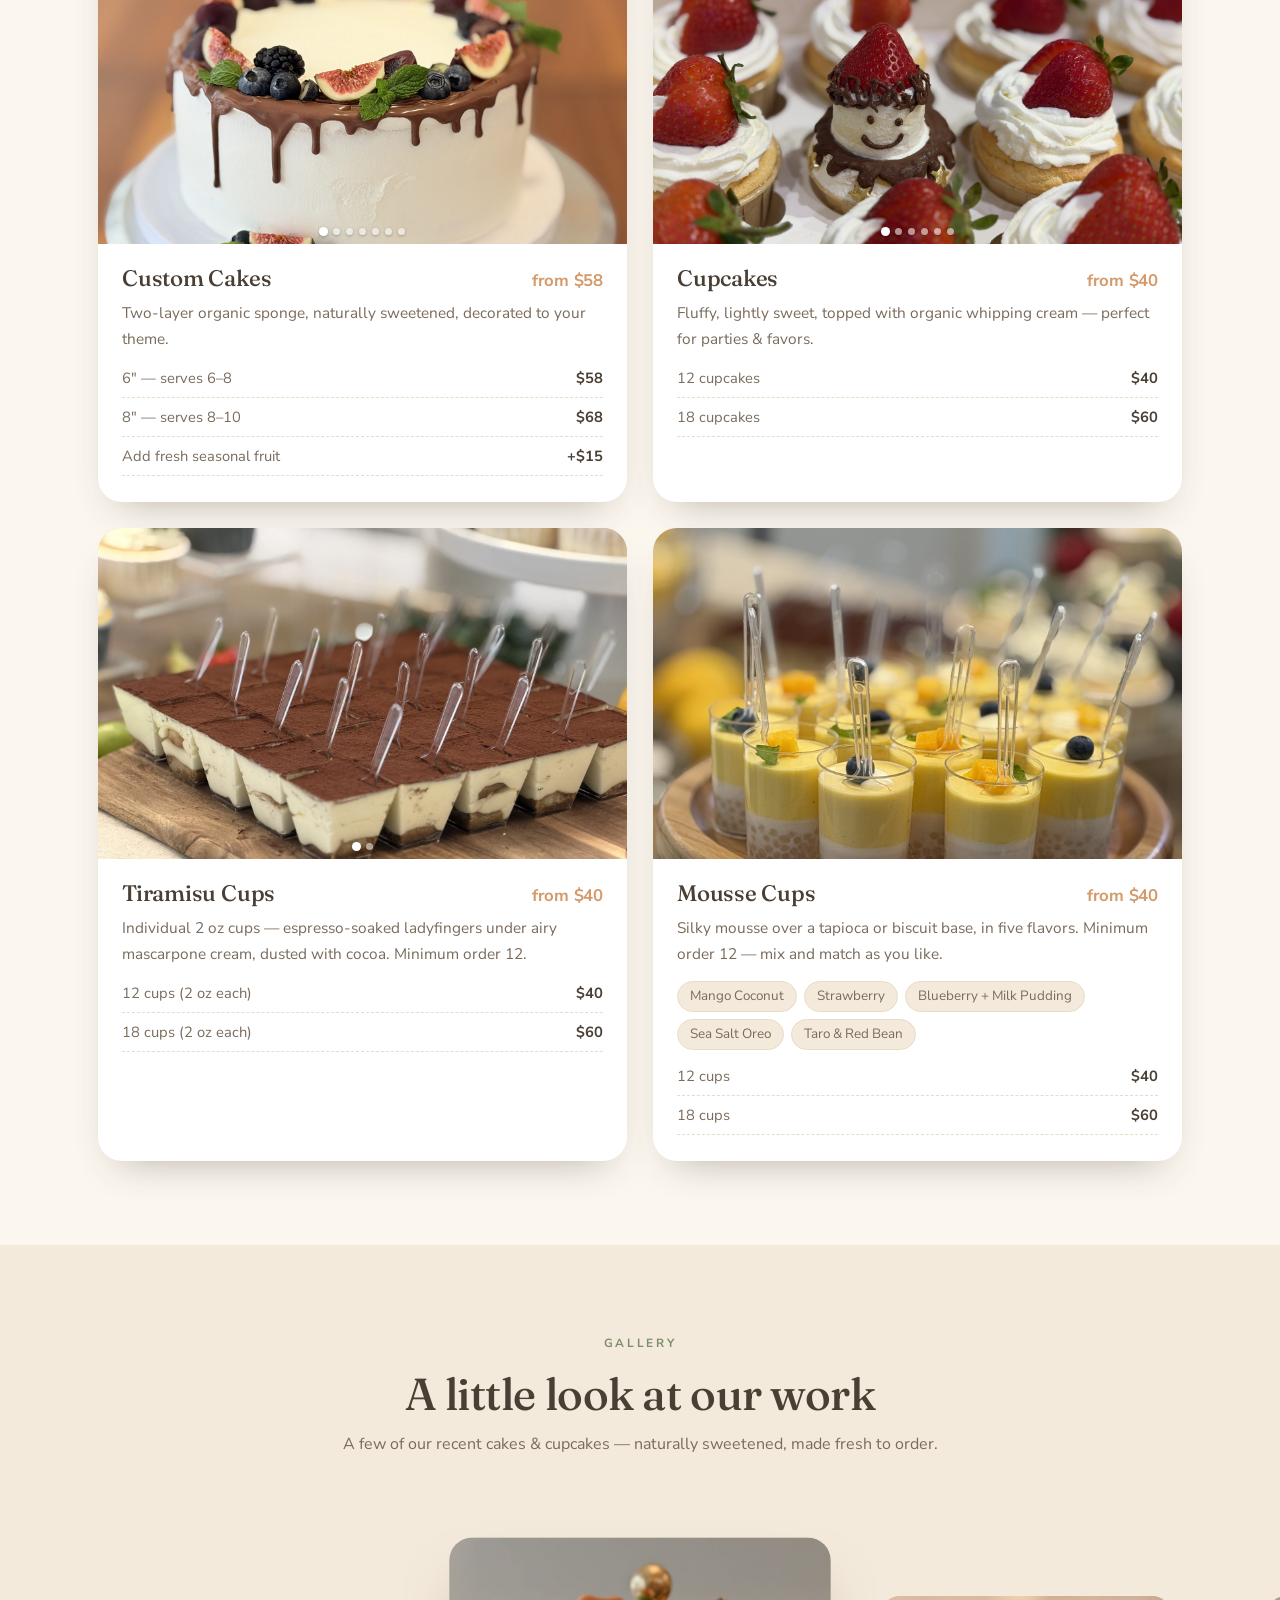
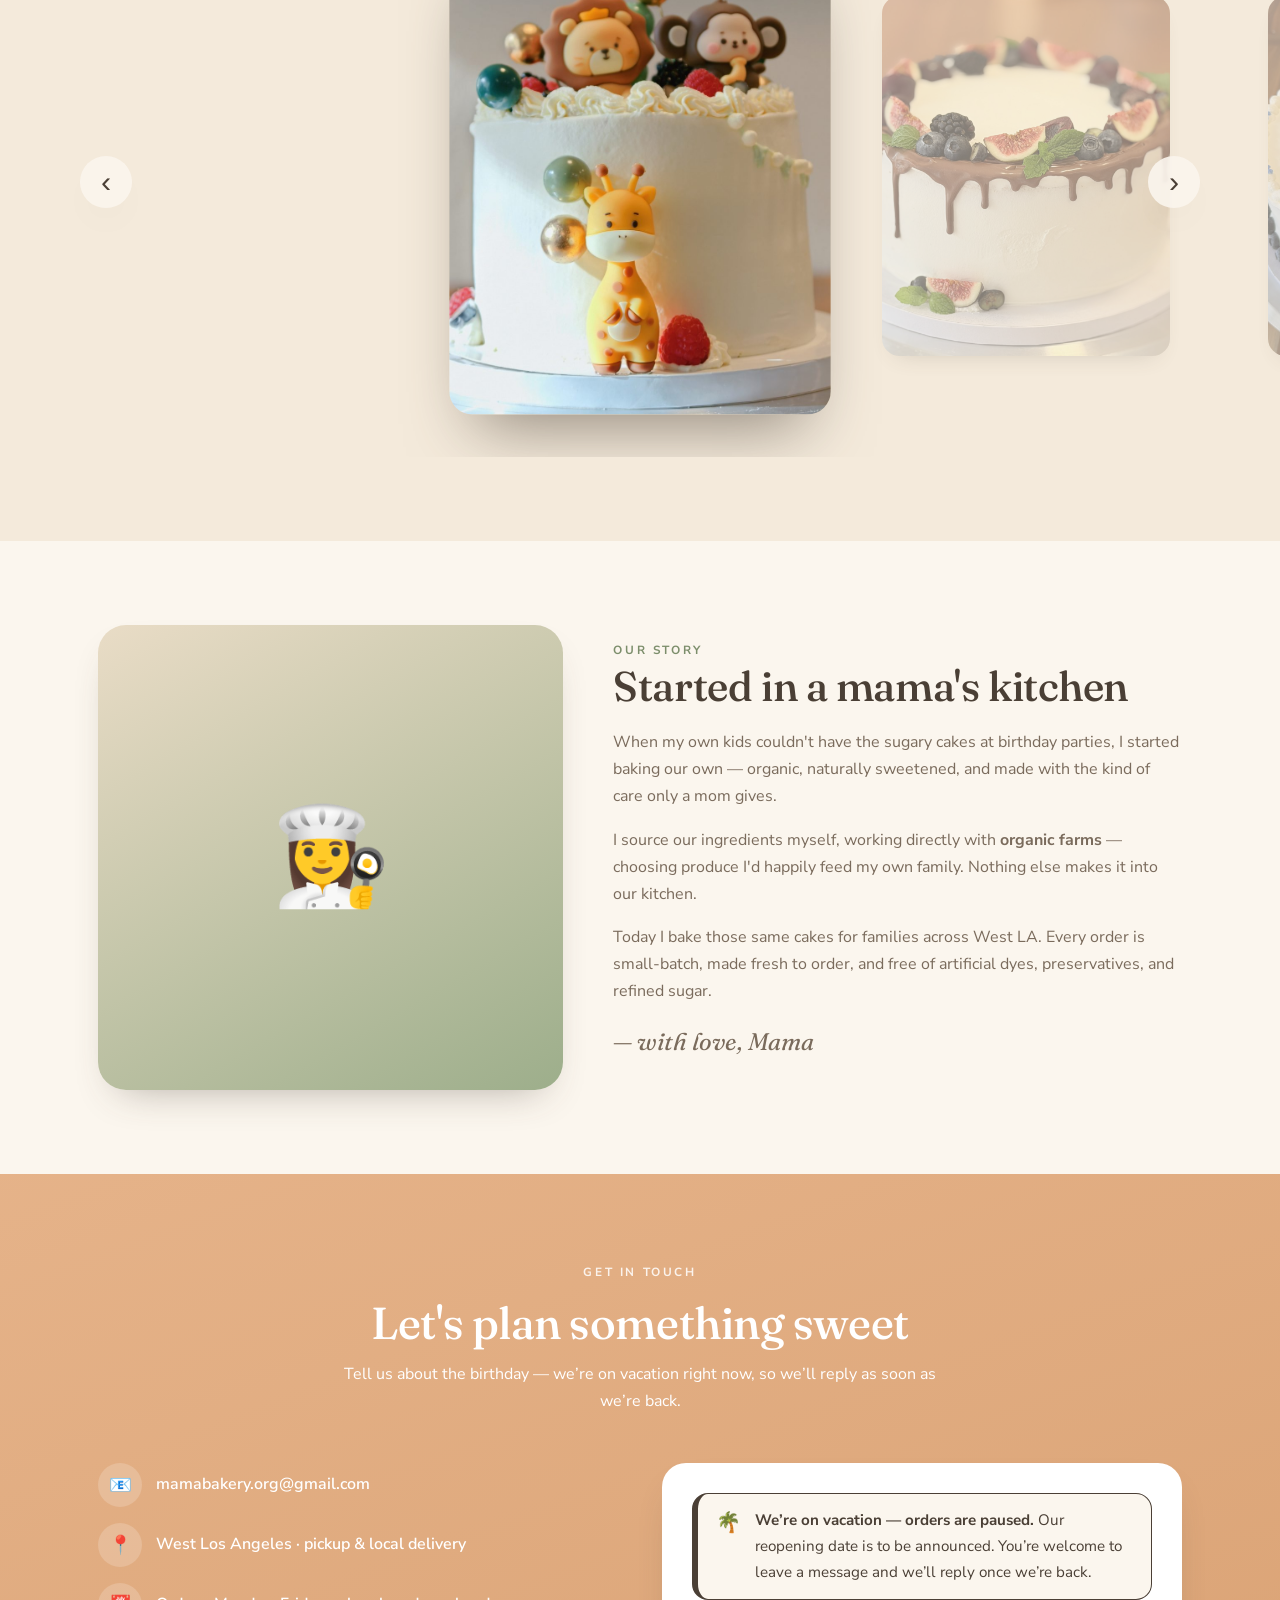
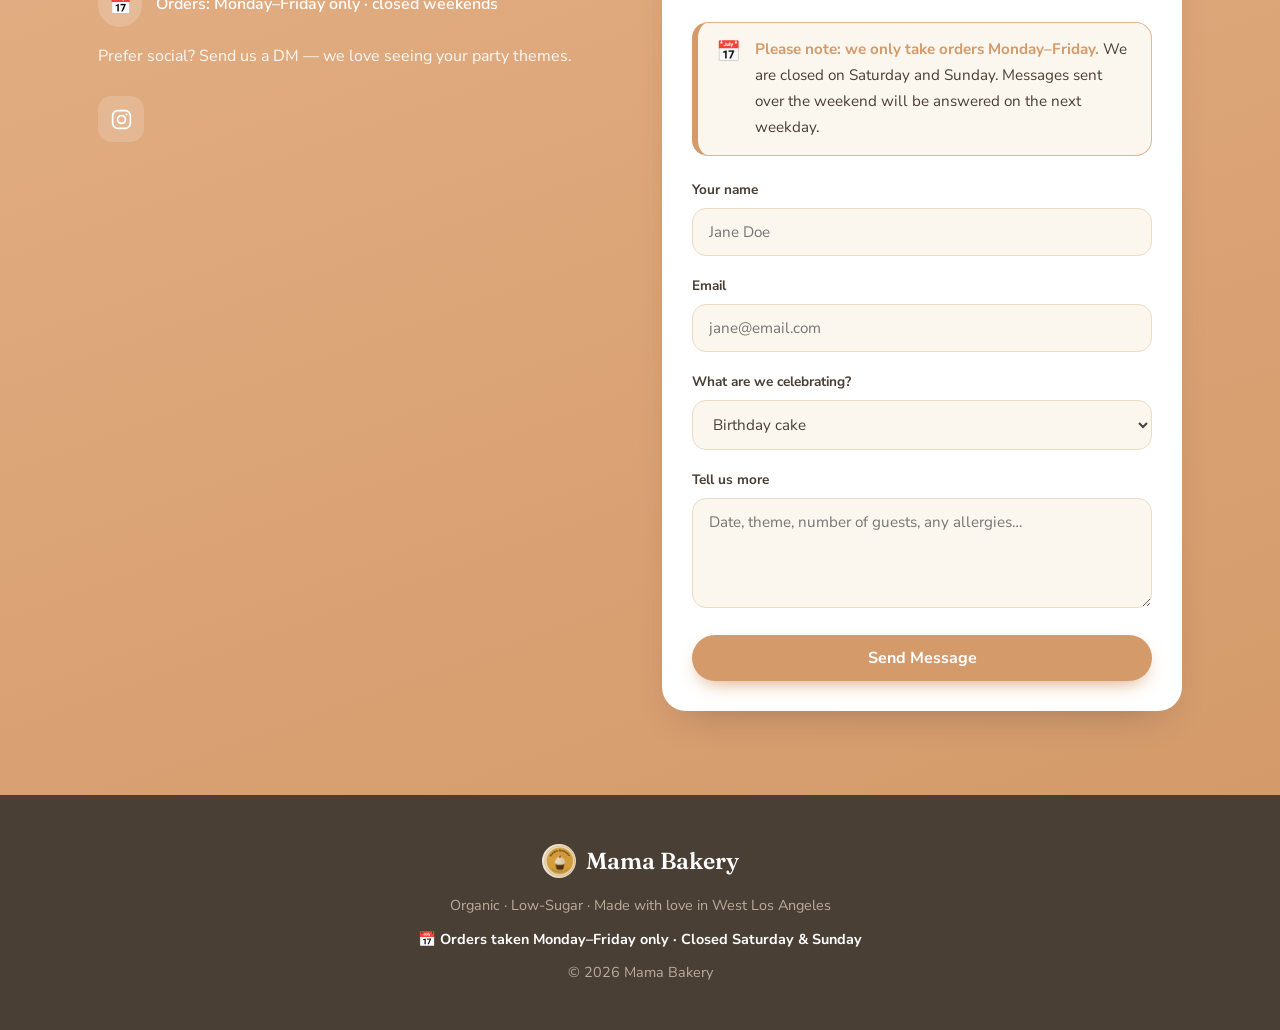
==== commit 1c2fb0b2: "Merge pull request #24 from yuxiangt92/claude/weekday-orders-notice-pvu3wl" ====
--- a/index.html
+++ b/index.html
@@ -194,6 +194,7 @@
     <div class="gal-carousel">
       <button class="car-nav car-prev" type="button" aria-label="Previous">&#8249;</button>
       <div class="car-track" id="carTrack" tabindex="0" role="listbox" aria-label="Cake photos">
+        <button class="car-slide" type="button" role="option"><img src="images/safari_animals_cake.jpg" alt="White whipped cream cake with a giraffe, lion and monkey toppers, gold and green balloons, and fresh raspberries and blackberries" loading="lazy" /></button>
         <button class="car-slide" type="button" role="option"><img src="images/fig_berry_ganache_cake.jpg" alt="White buttercream cake with a chocolate ganache drip, topped with figs, blackberries, blueberries and mint" loading="lazy" /></button>
         <button class="car-slide" type="button" role="option"><img src="images/police_car_cake.jpg" alt="Kids' birthday cake hand-piped with a blue police car, Oreo wheels and a blueberry border" loading="lazy" /></button>
         <button class="car-slide" type="button" role="option"><img src="images/tiramisu_cups.jpg" alt="Tray of individual tiramisu cups dusted with cocoa, each with a small serving fork" loading="lazy" /></button>
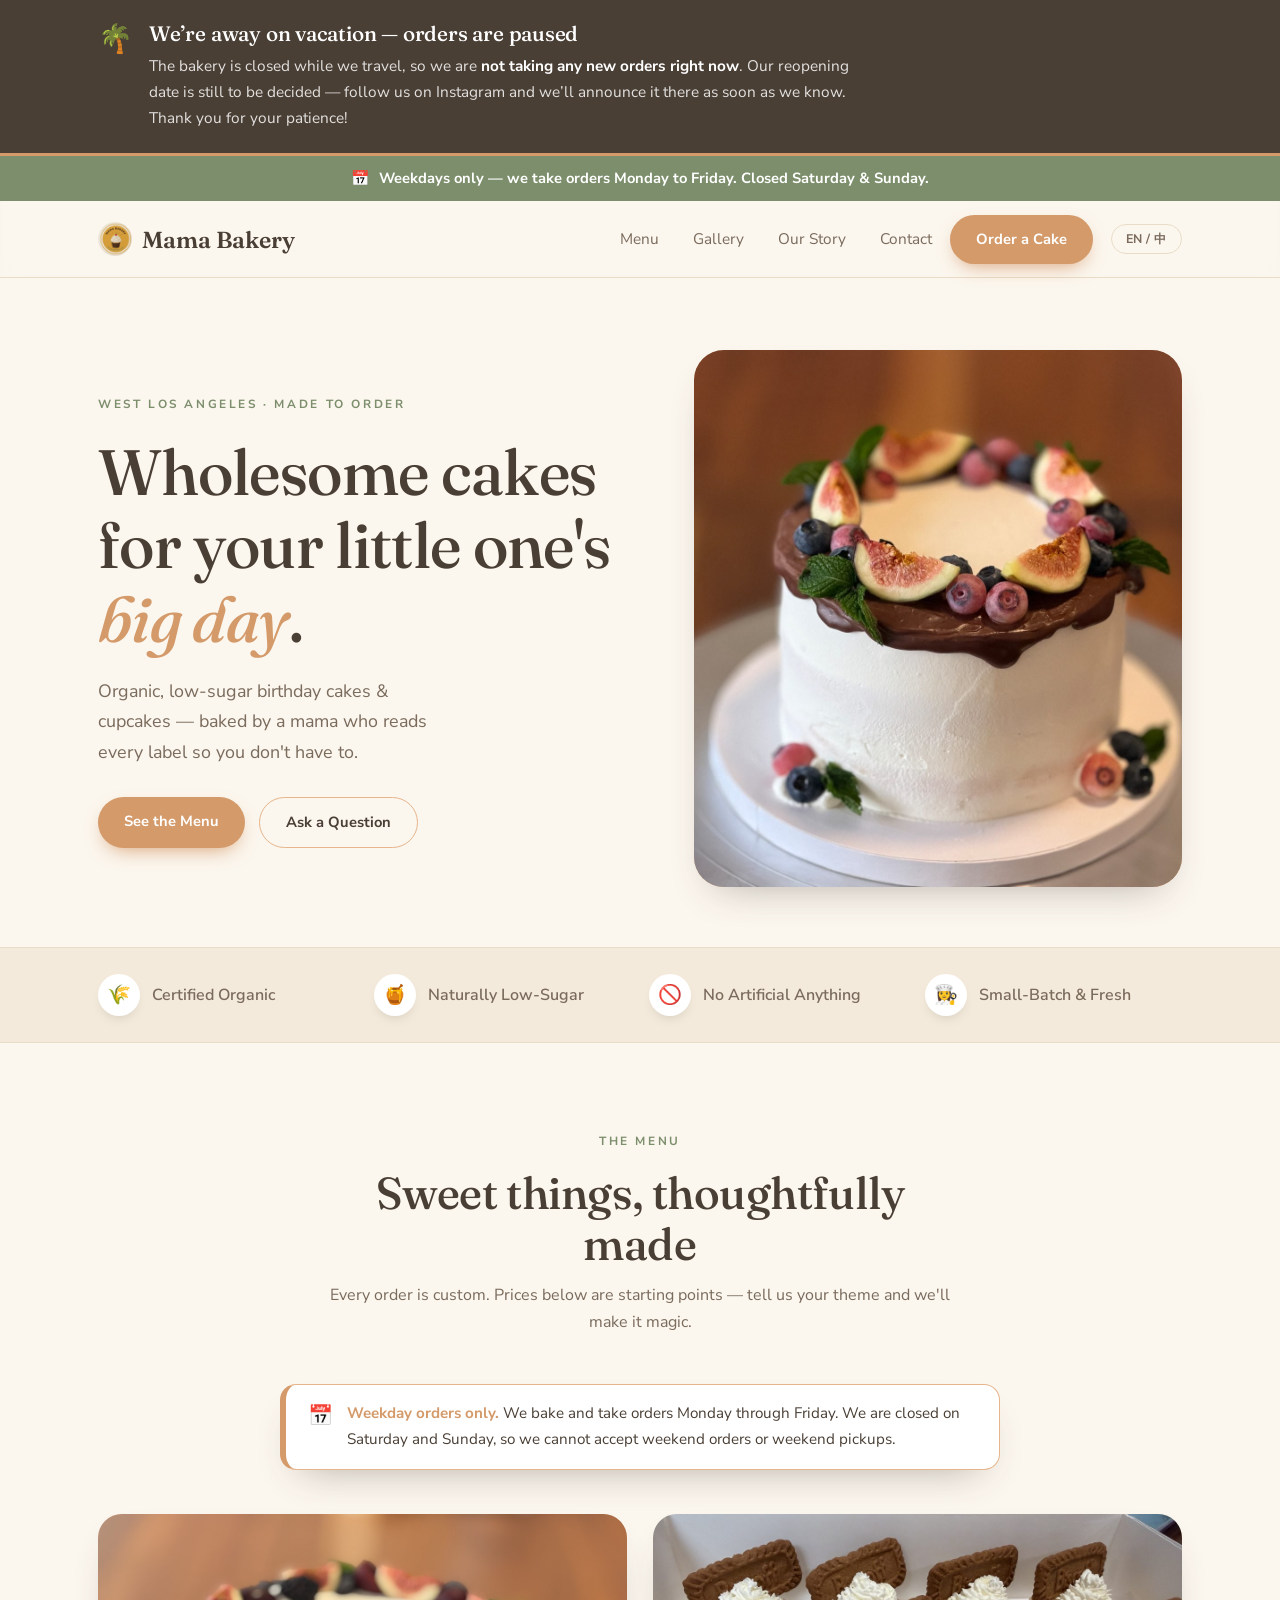
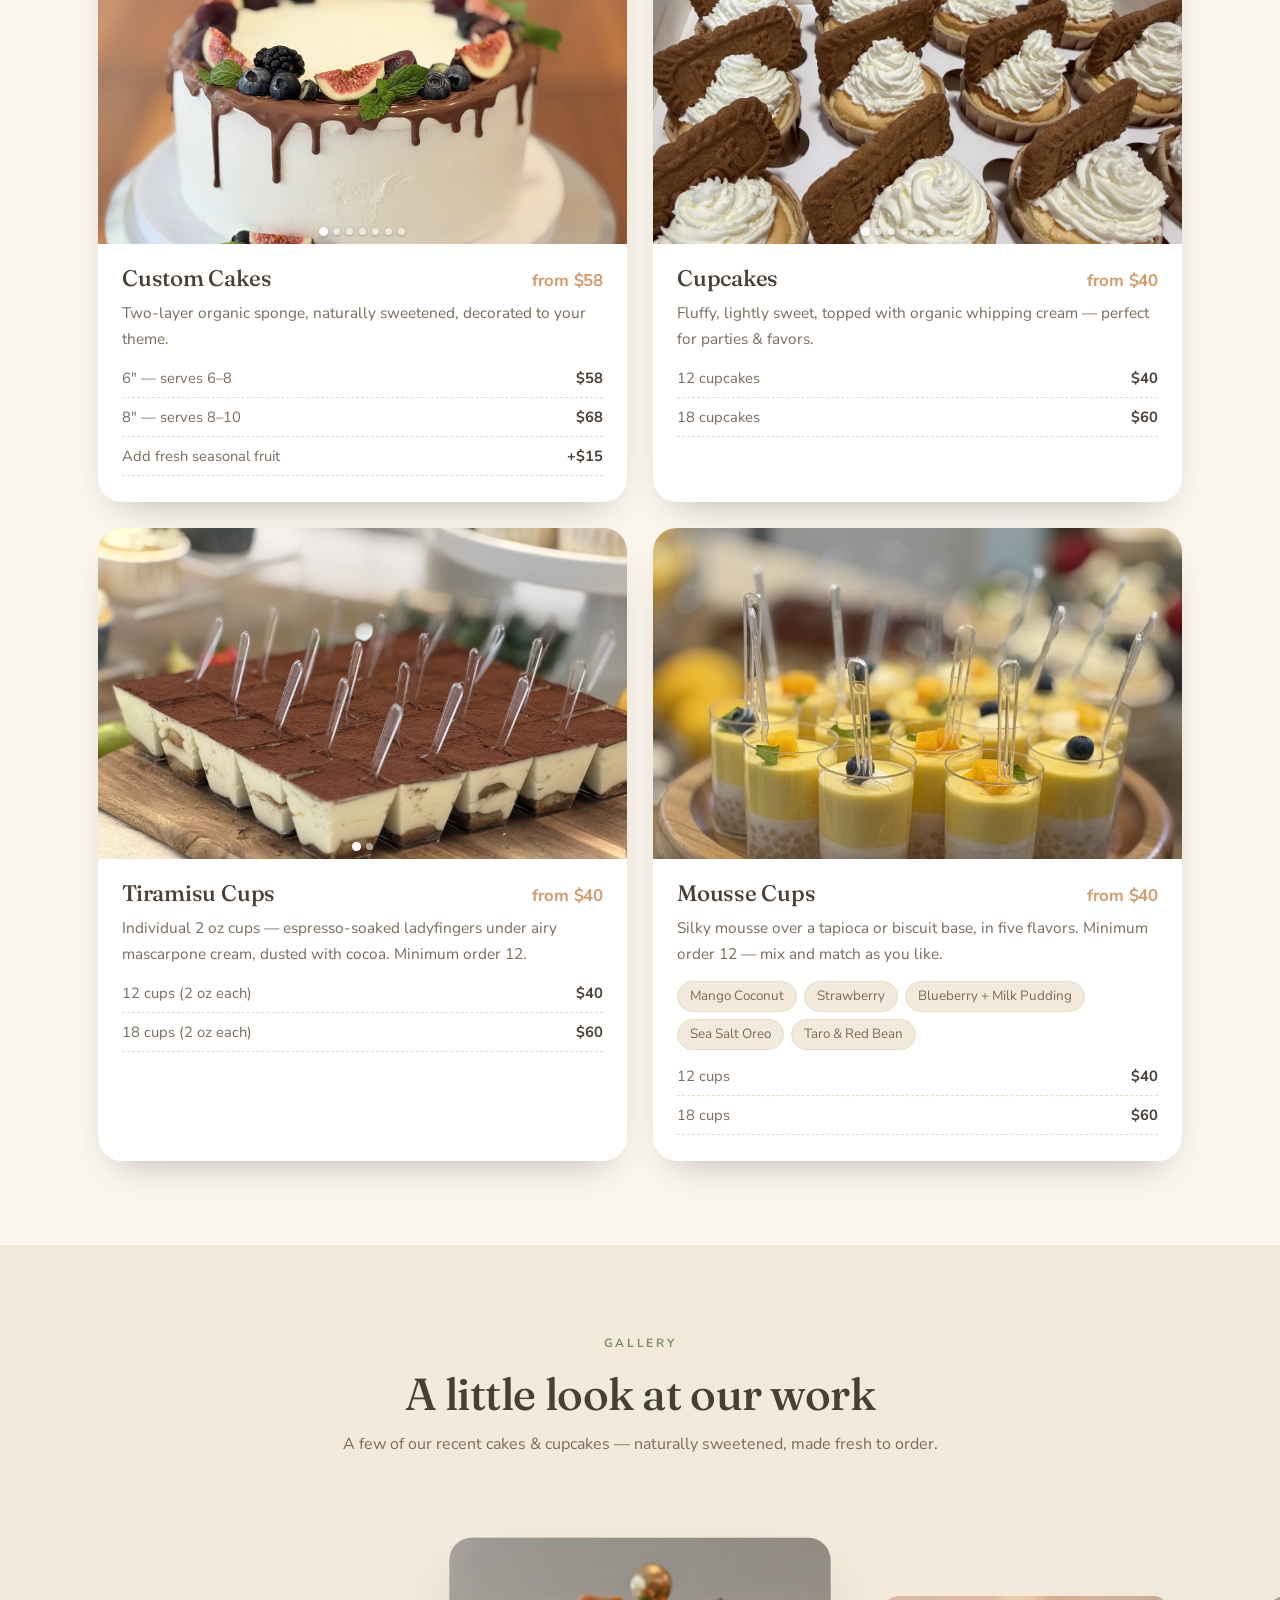
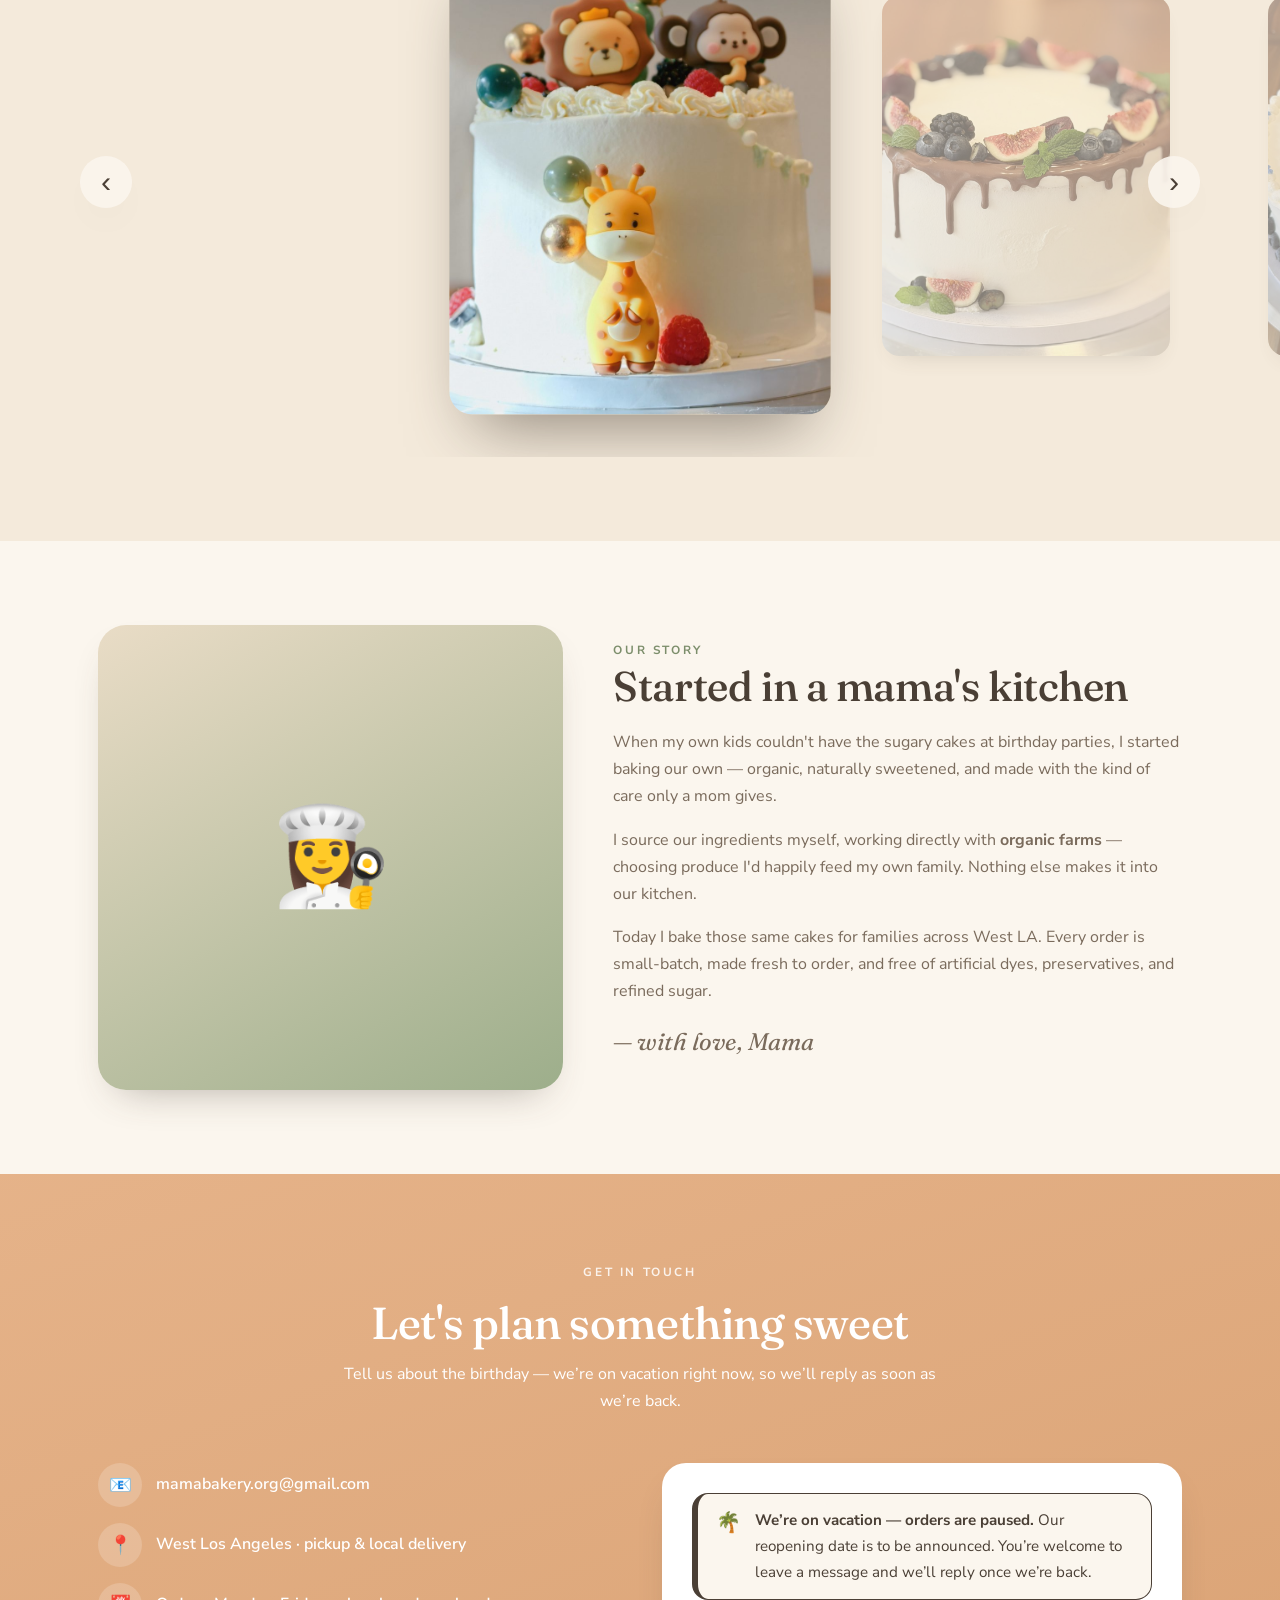
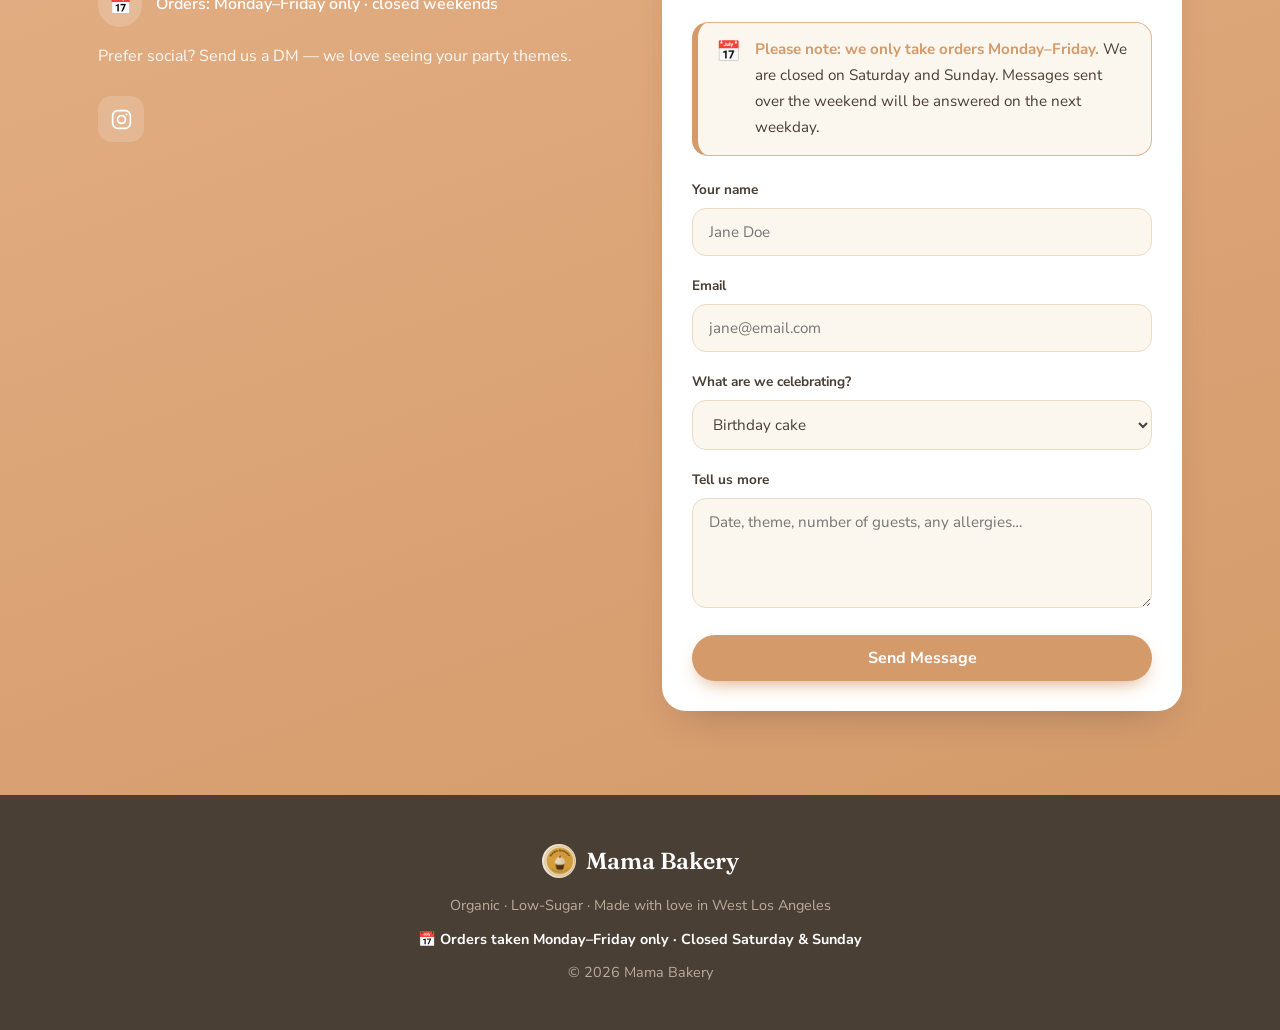
==== commit df057a93: "Add new cupcake photos to the Cupcakes menu slider Co-Authored-By: Claude Opus 5.5 <noreply@anthropi" ====
--- a/index.html
+++ b/index.html
@@ -115,6 +115,9 @@
           <div class="m-thumb m2">
             <div class="m-slider" data-slider>
               <div class="m-track">
+                <img src="images/biscoff_cupcakes.jpg" alt="Whipped cream cupcakes each topped with a Biscoff cookie" loading="lazy" />
+                <img src="images/blackberry_grape_cupcakes.jpg" alt="Whipped cream cupcakes topped with a fresh blackberry and a grape slice" loading="lazy" />
+                <img src="images/berry_grape_cupcakes_box.jpg" alt="Box of cupcakes topped with raspberries, blueberries, plum and green grapes" loading="lazy" />
                 <img src="images/strawberry_cupcakes.jpg" alt="Whipped cream cupcakes topped with whole strawberries, with a marshmallow snowman in the middle" loading="lazy" />
                 <img src="images/IMG_3258.JPG" alt="Fruit-topped cupcakes with strawberry, mango, blueberry and blackberry" loading="lazy" />
                 <img src="images/cups_mix.jpg" alt="Cupcakes with mixed fruit toppings — strawberry, grape, mango and blueberry" loading="lazy" />
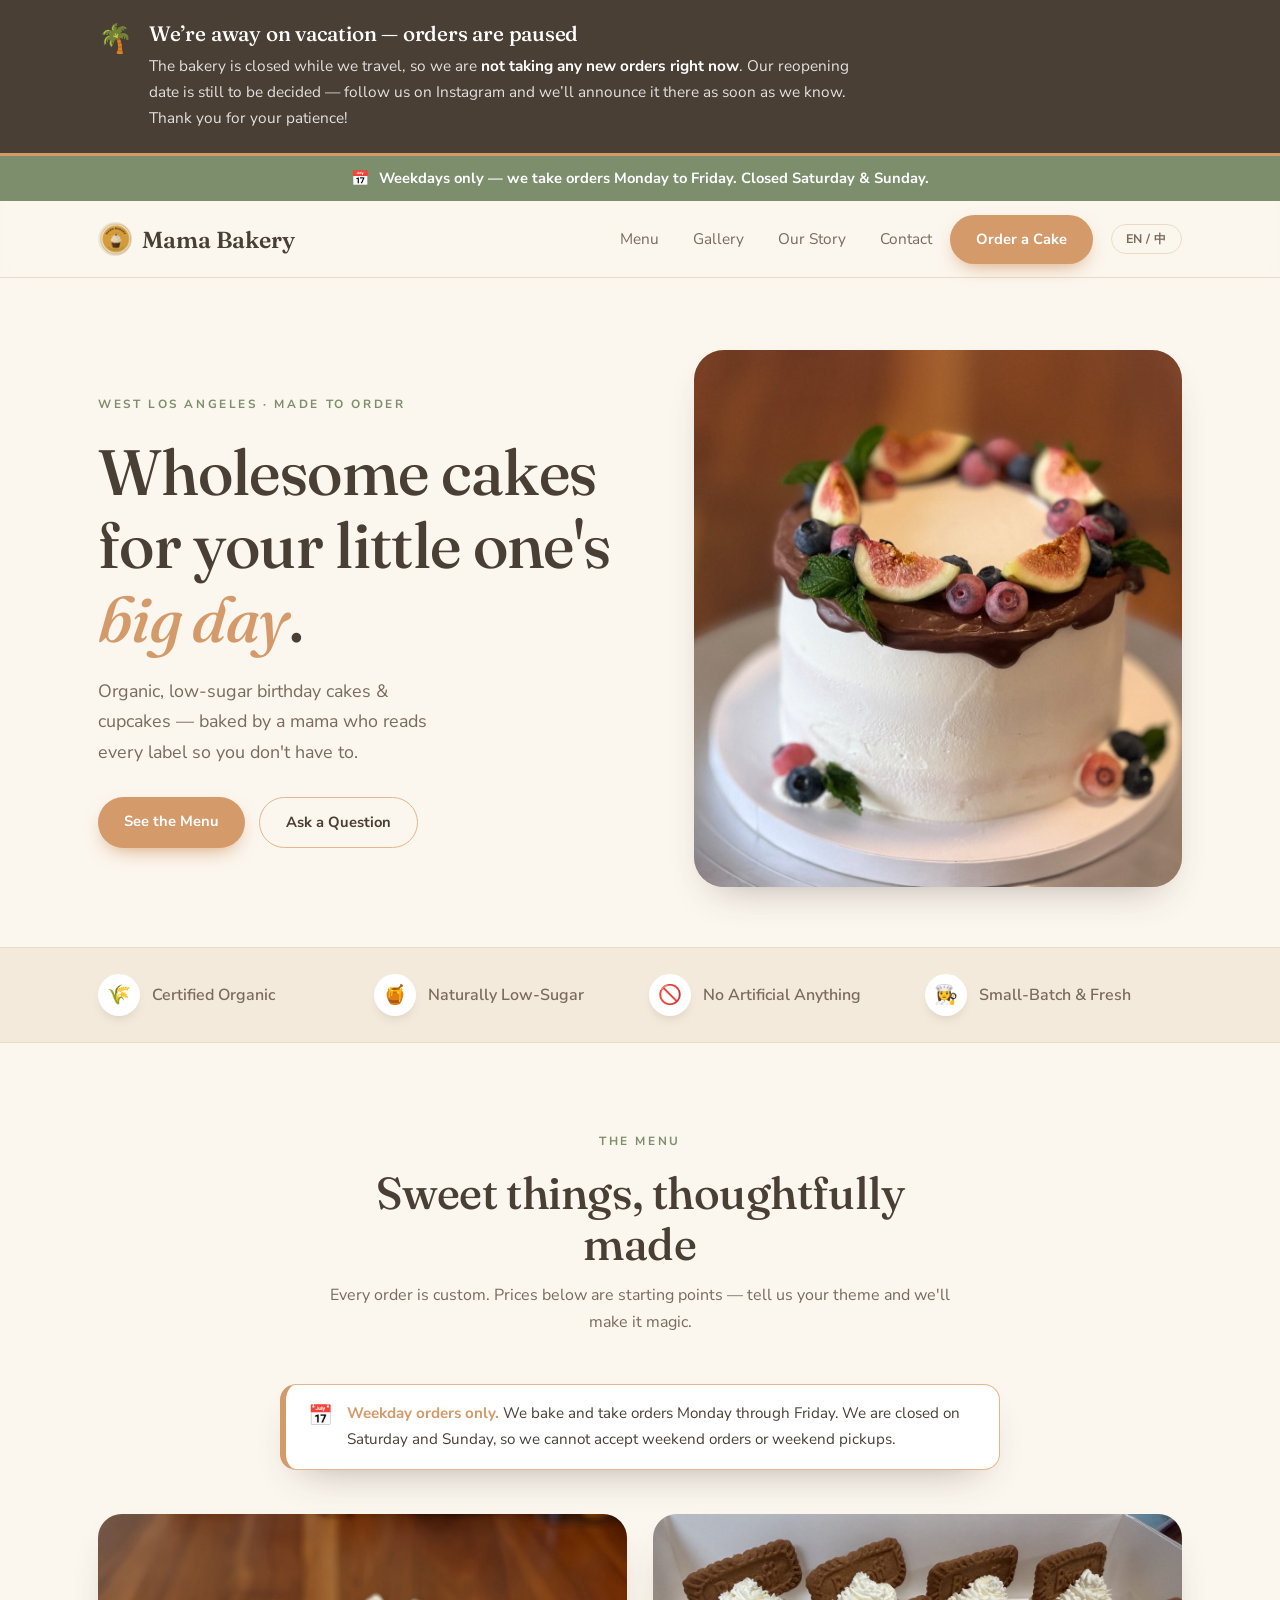
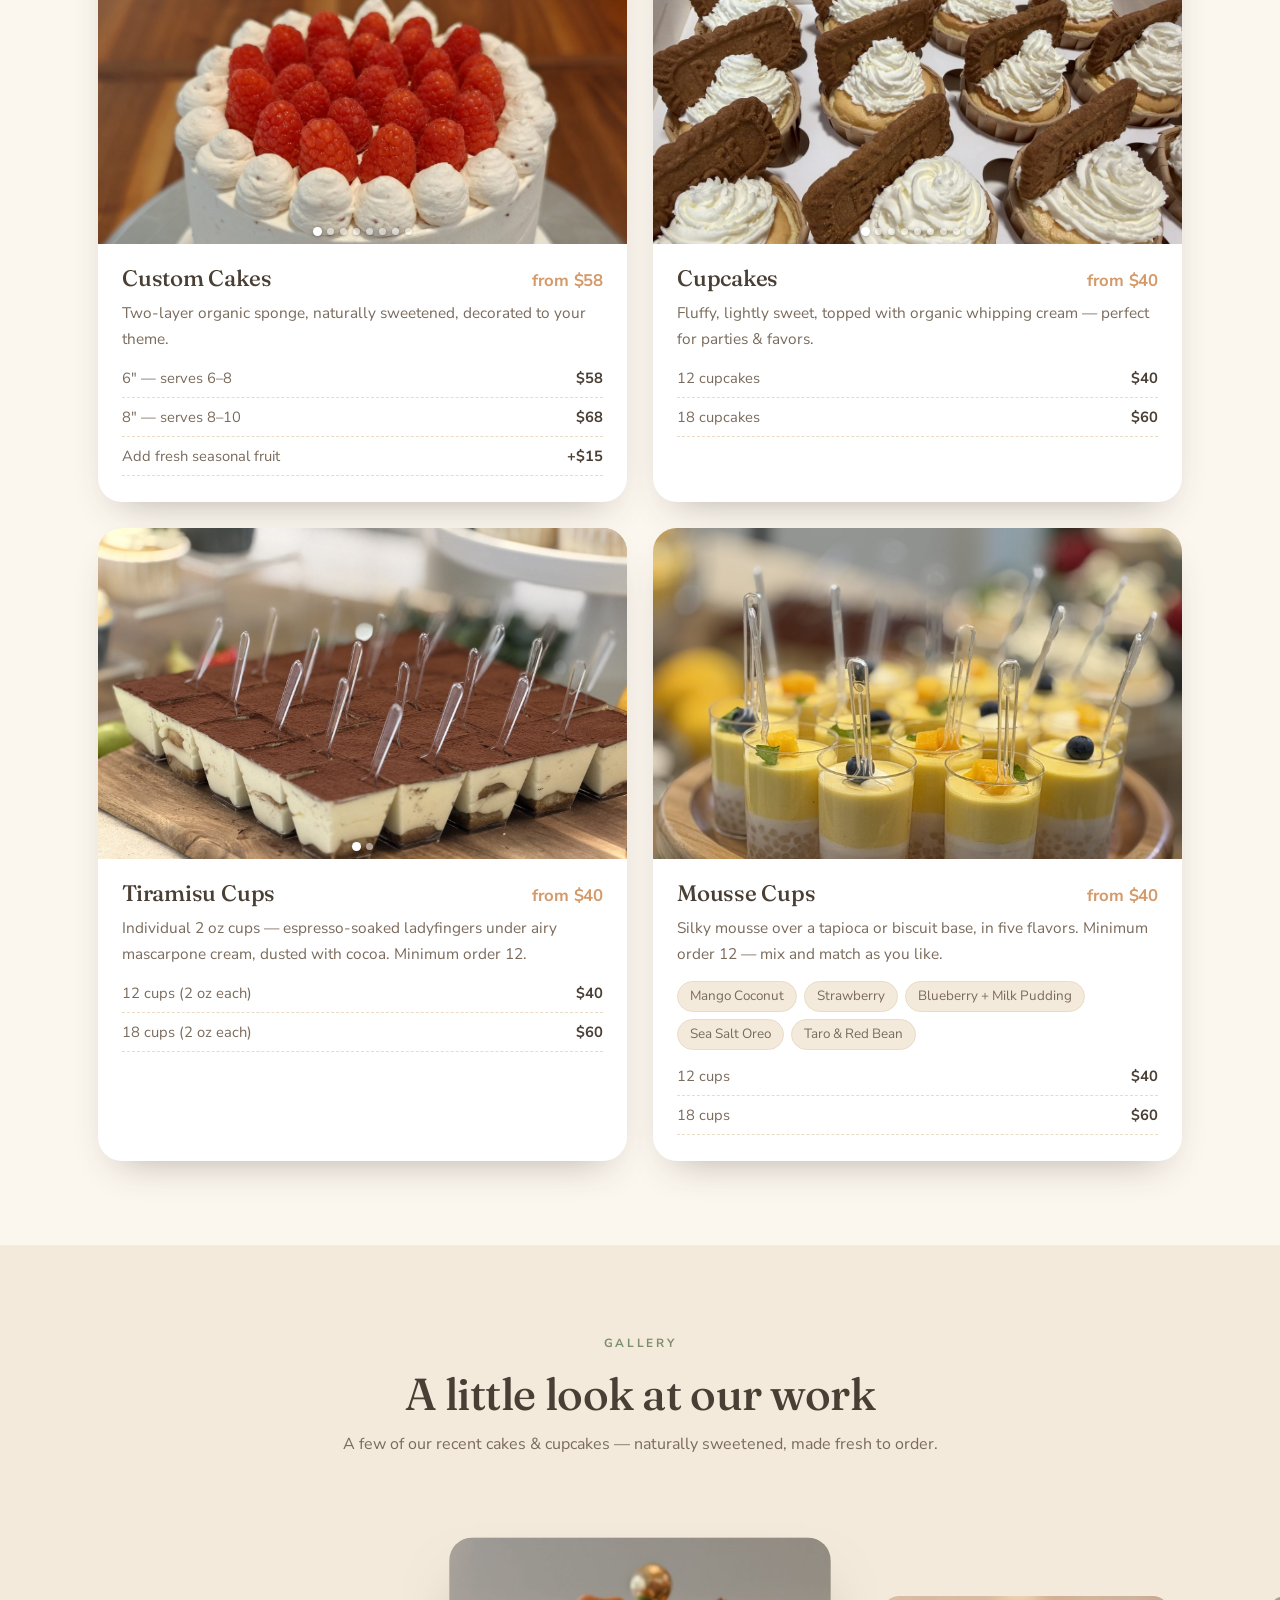
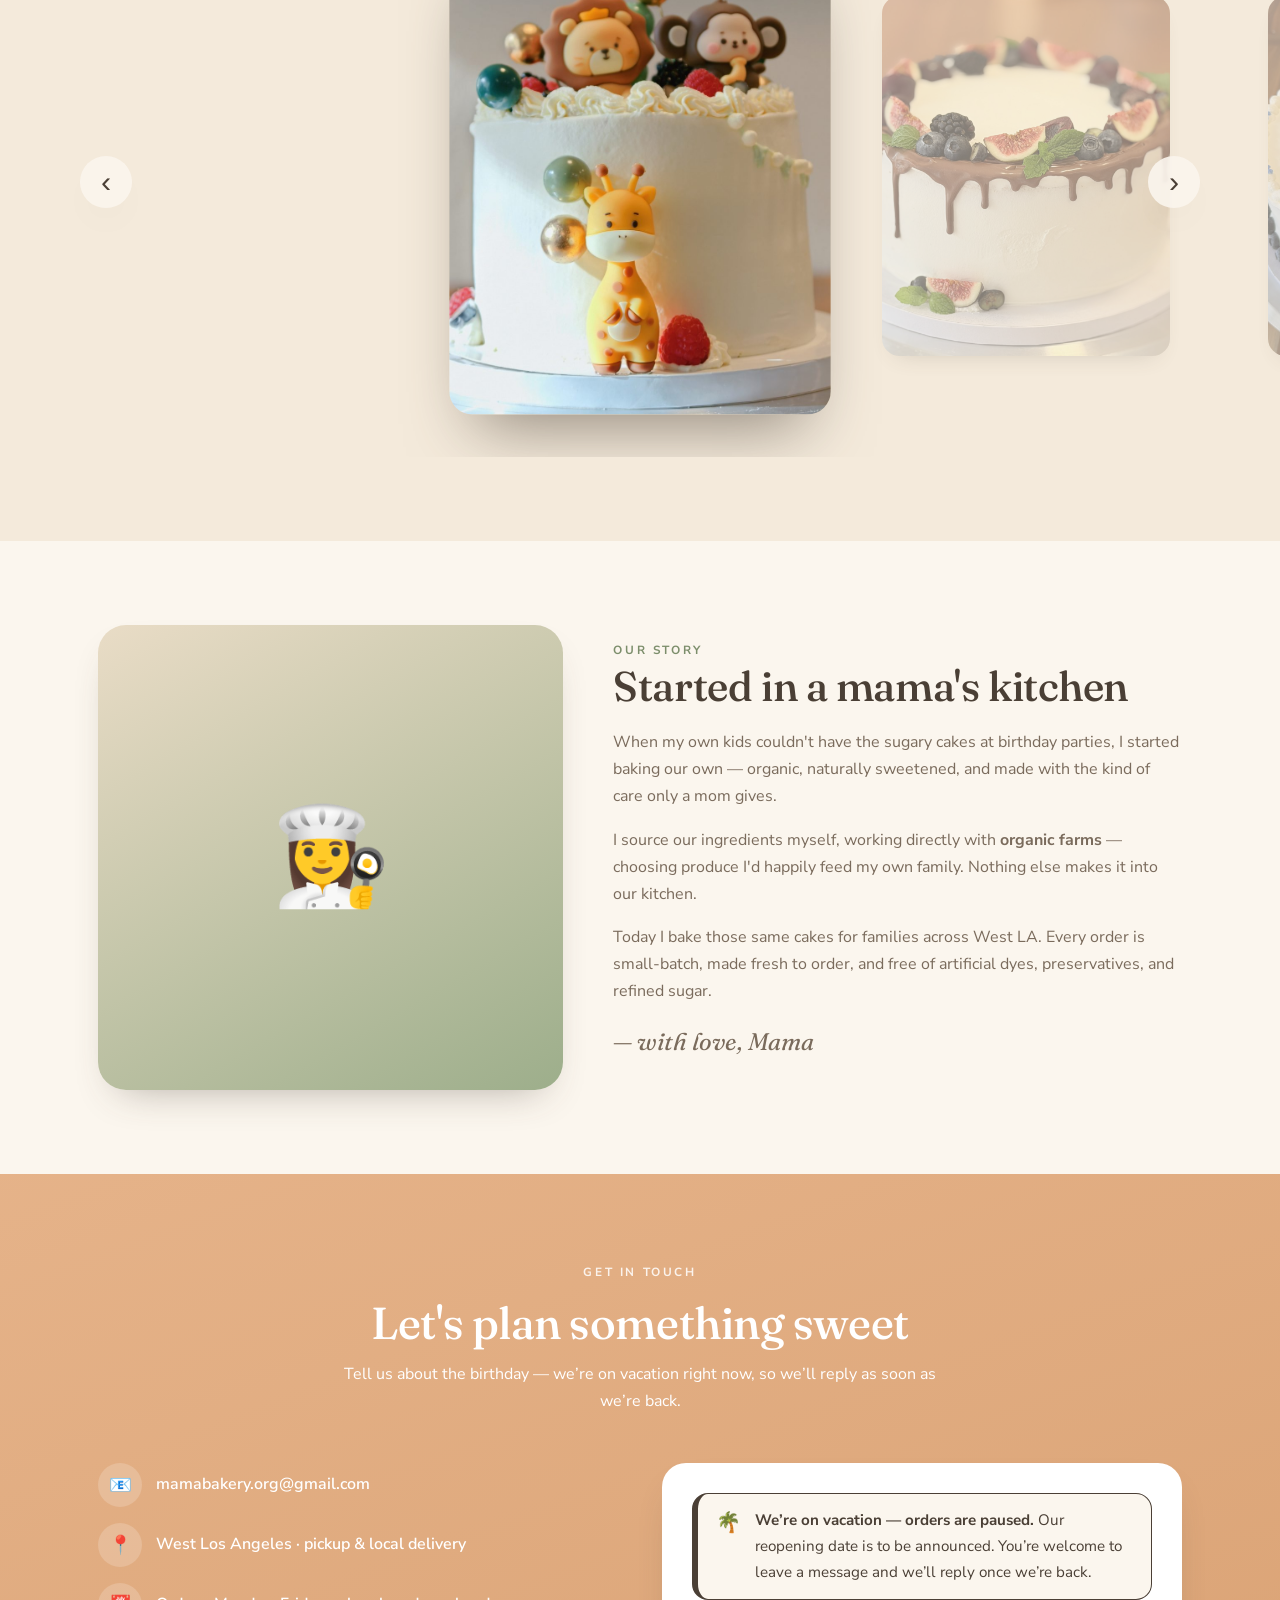
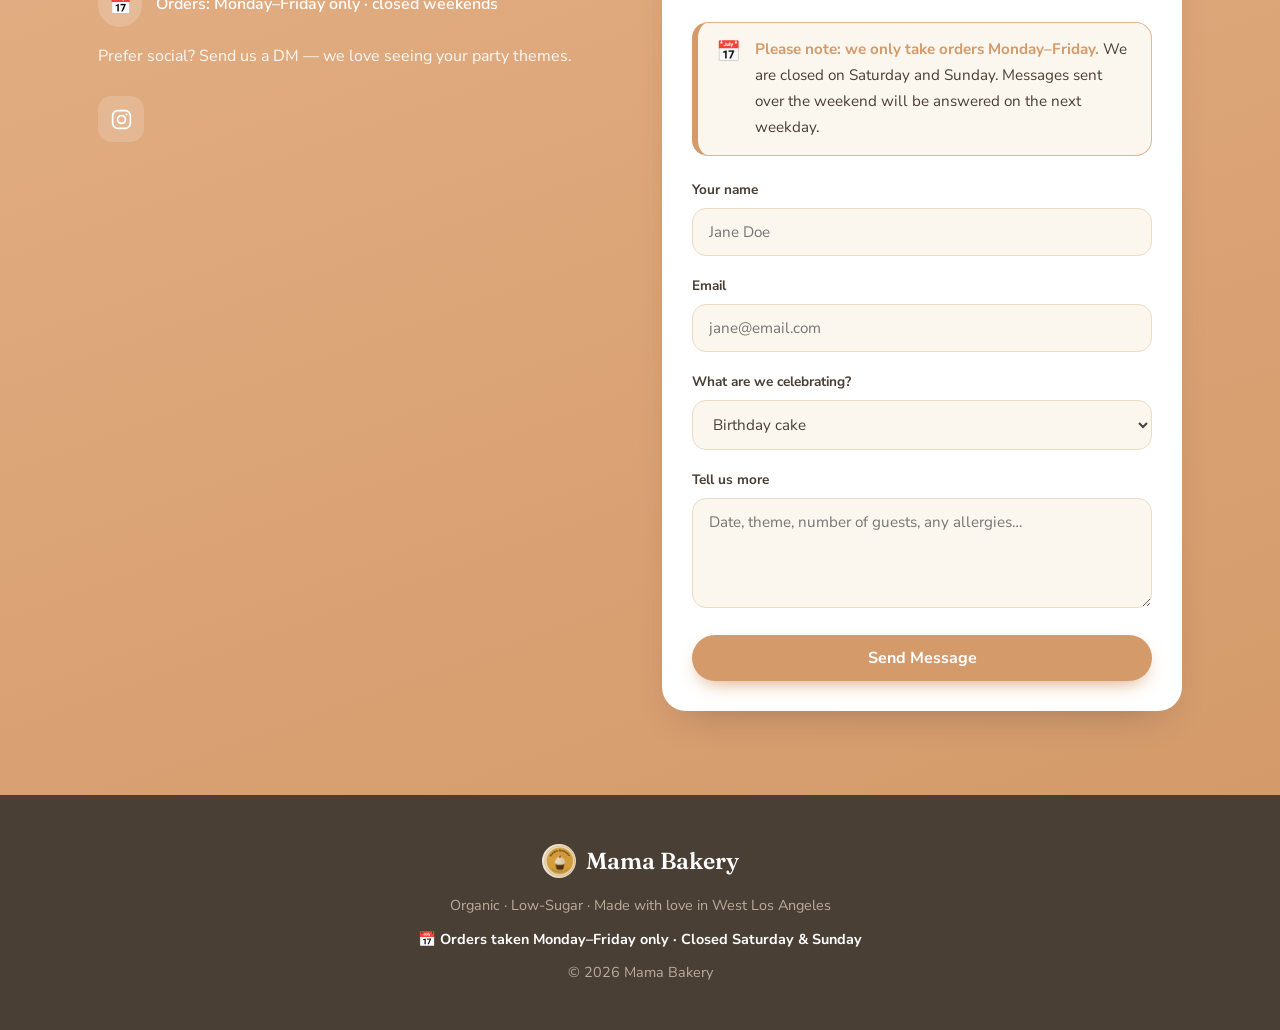
==== commit 3d84e990: "Add raspberry cake photo to the Custom Cakes menu slider Co-Authored-By: Claude Opus 5.5 <noreply@an" ====
--- a/index.html
+++ b/index.html
@@ -88,6 +88,7 @@
           <div class="m-thumb m1">
             <div class="m-slider" data-slider>
               <div class="m-track">
+                <img src="images/raspberry_cake.jpg" alt="White whipped cream cake piped with a cream border and crowned with fresh raspberries" loading="lazy" />
                 <img src="images/fig_berry_ganache_cake.jpg" alt="White buttercream cake with a chocolate ganache drip, topped with figs, blackberries, blueberries and mint" loading="lazy" />
                 <img src="images/police_car_cake.jpg" alt="Kids' birthday cake hand-piped with a blue police car, Oreo wheels and a blueberry border" loading="lazy" />
                 <img src="images/fig_cherry_cake.jpg" alt="Custom cake with fresh figs, a cherry and whipped cream rosettes" loading="lazy" />
